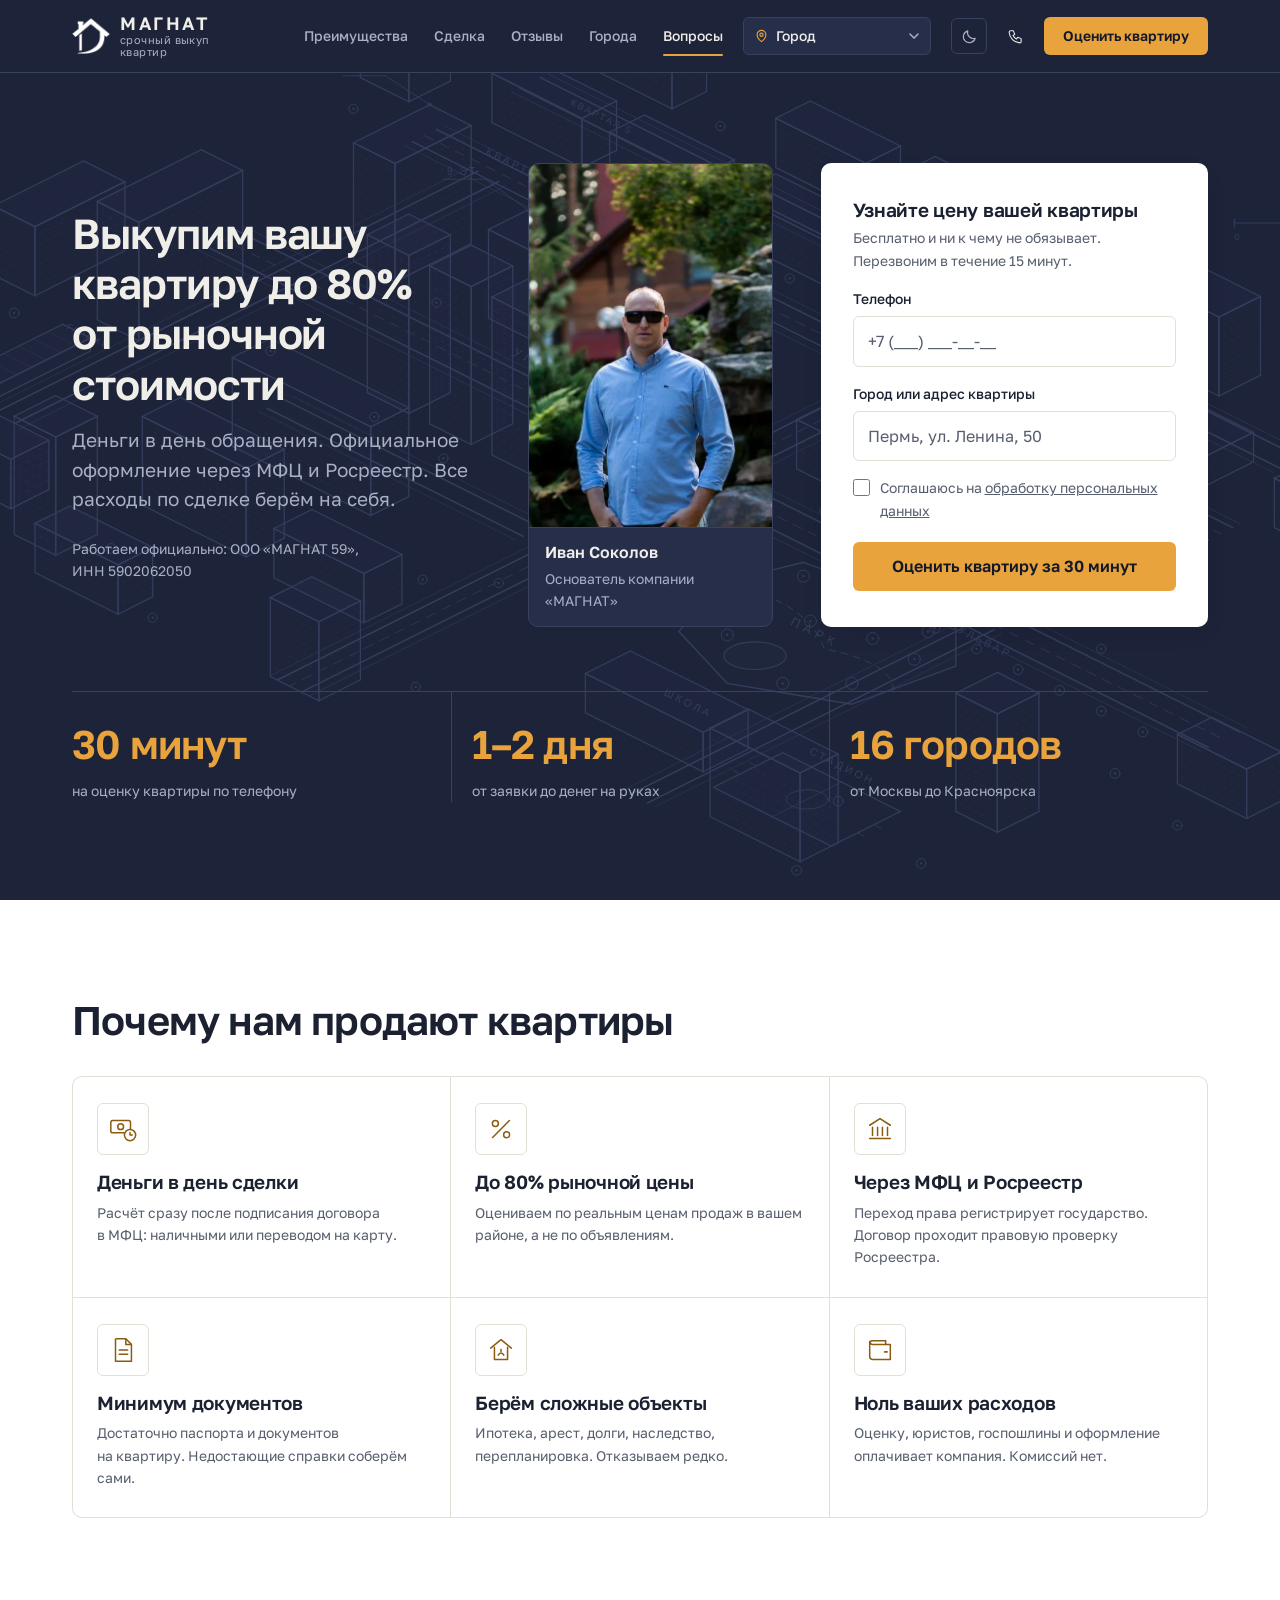
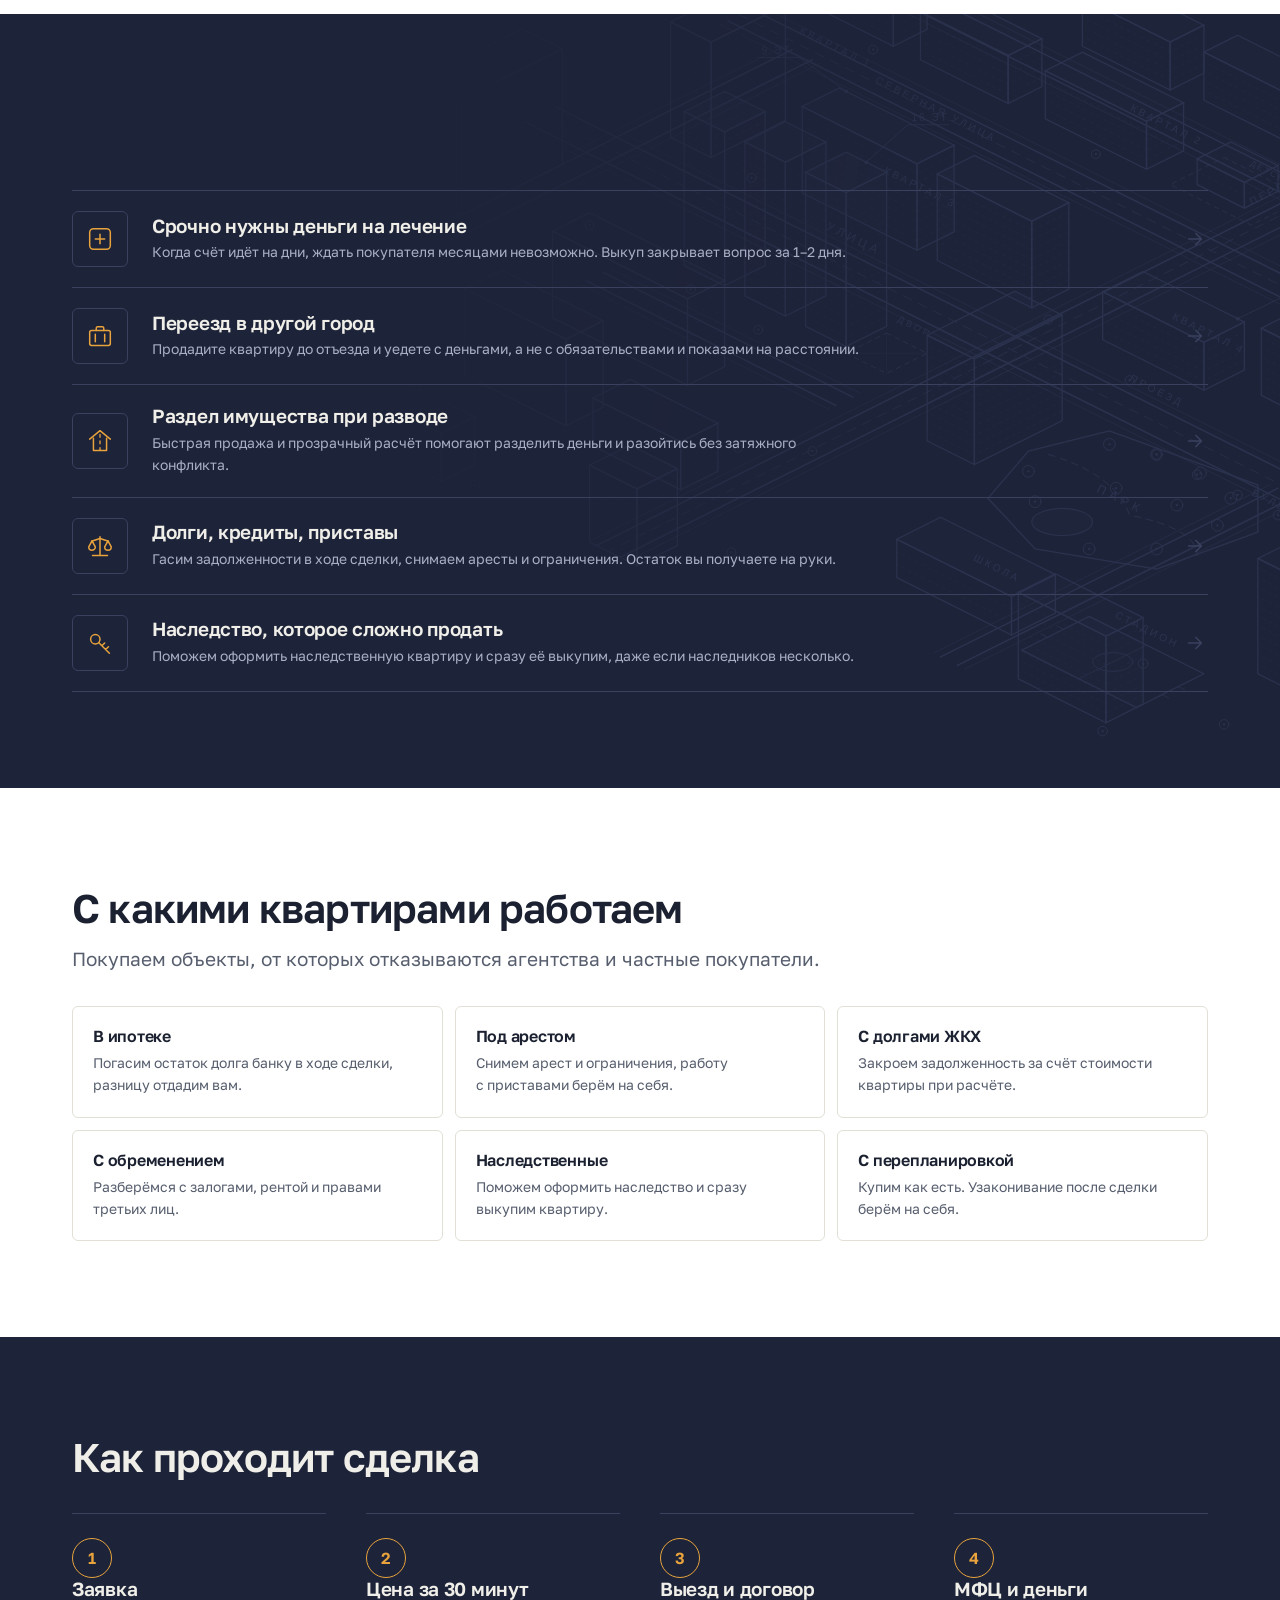
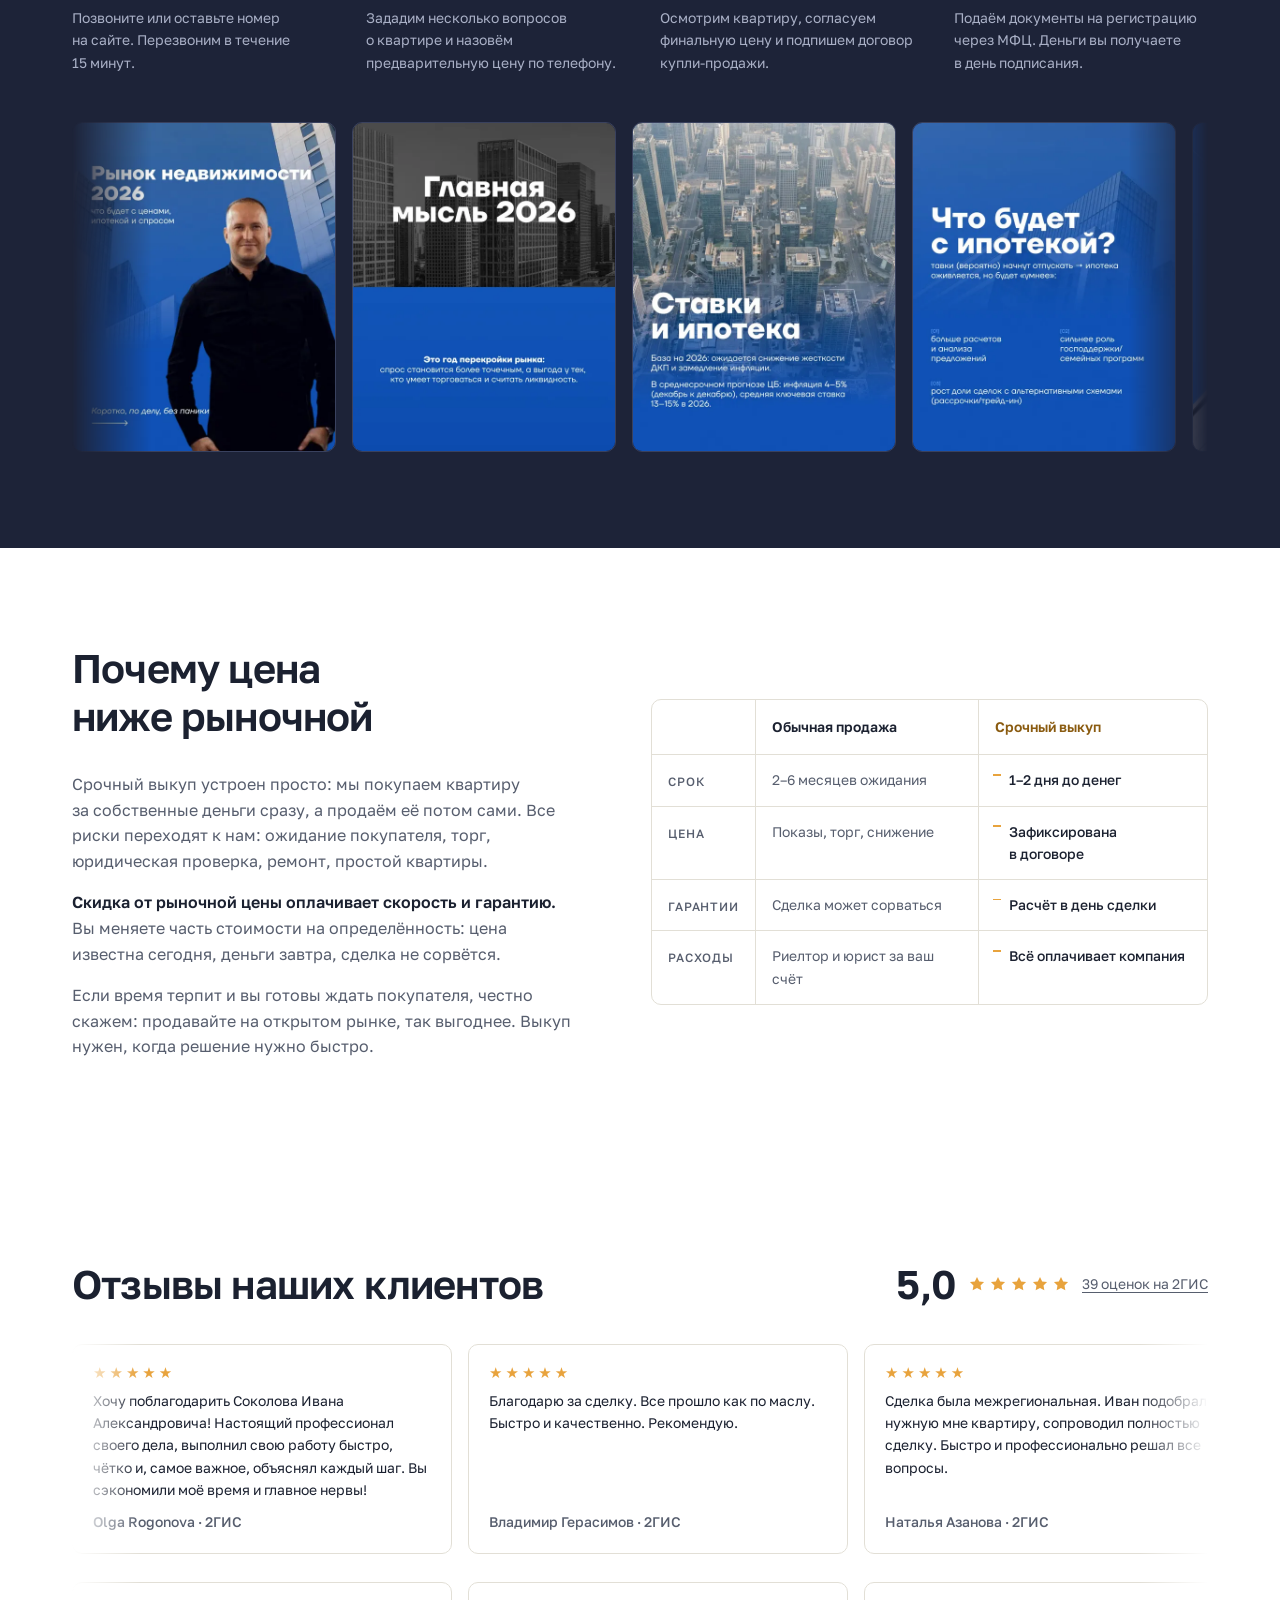
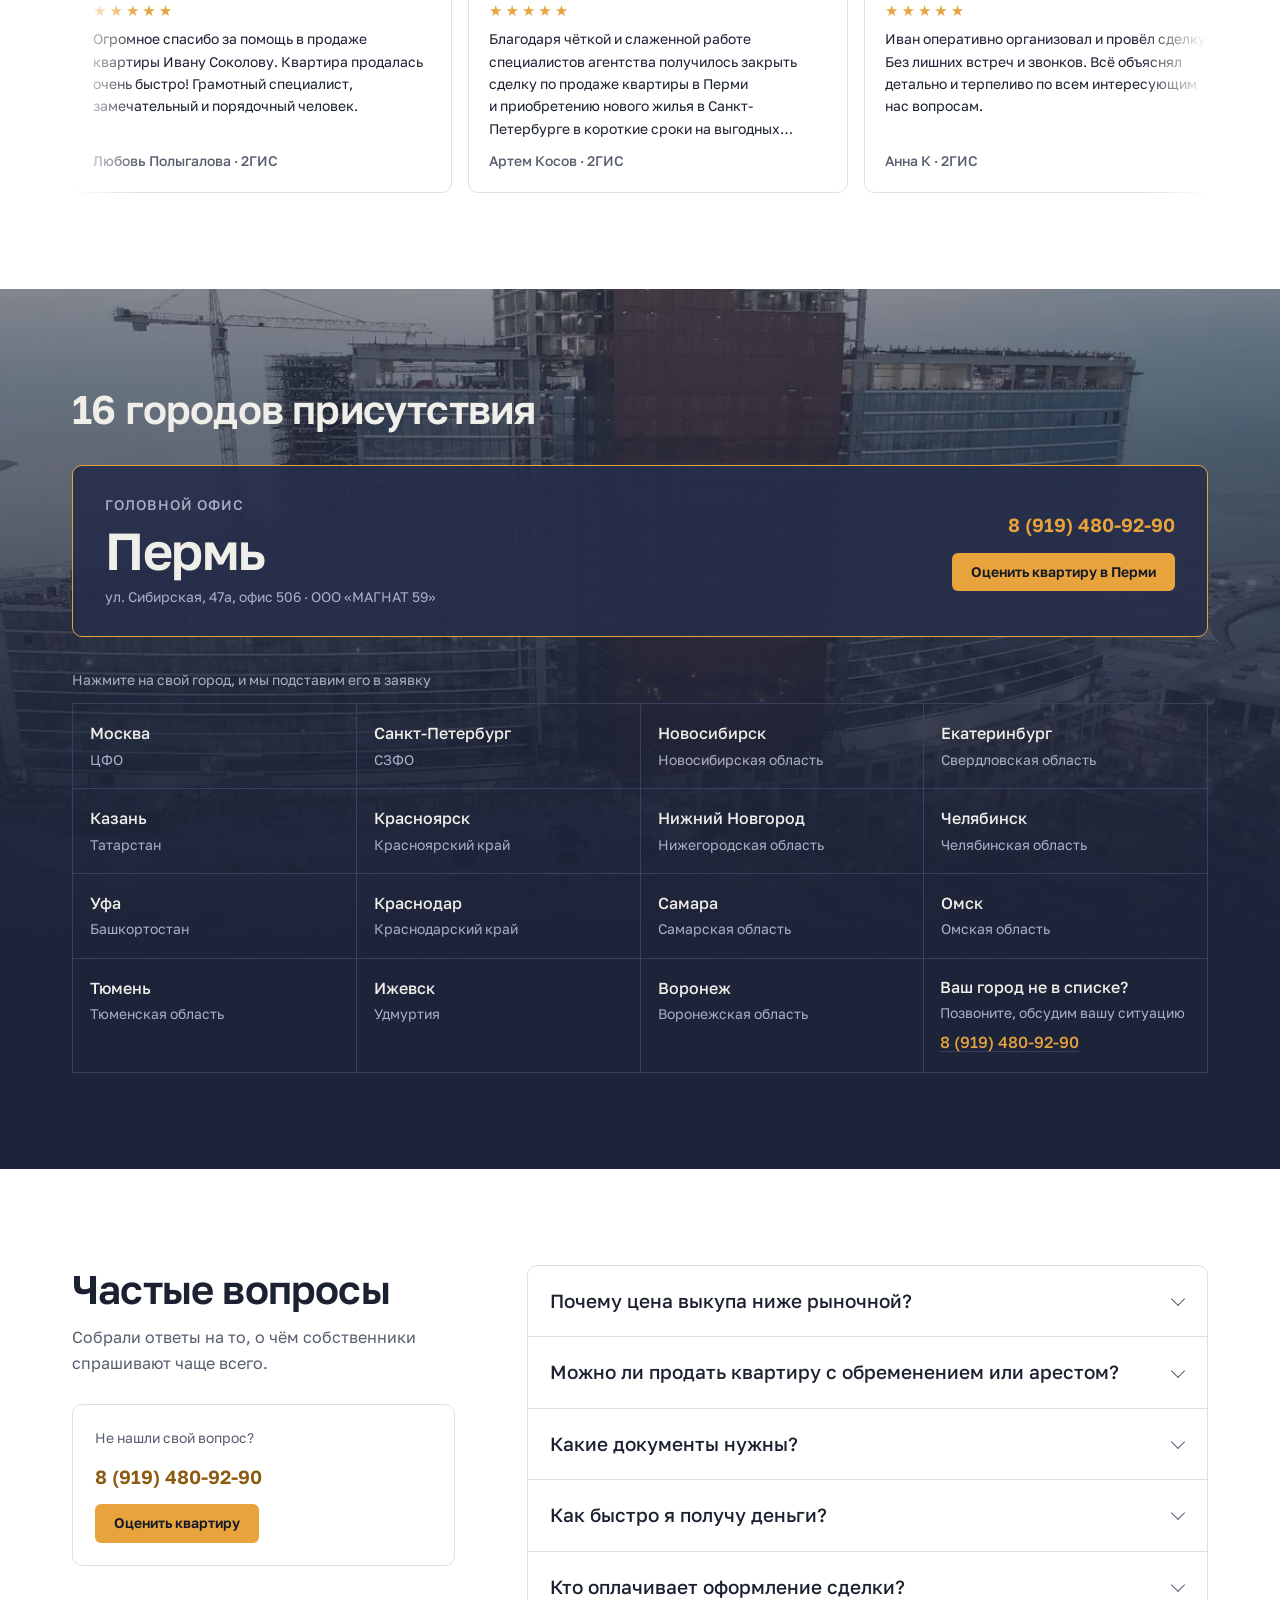
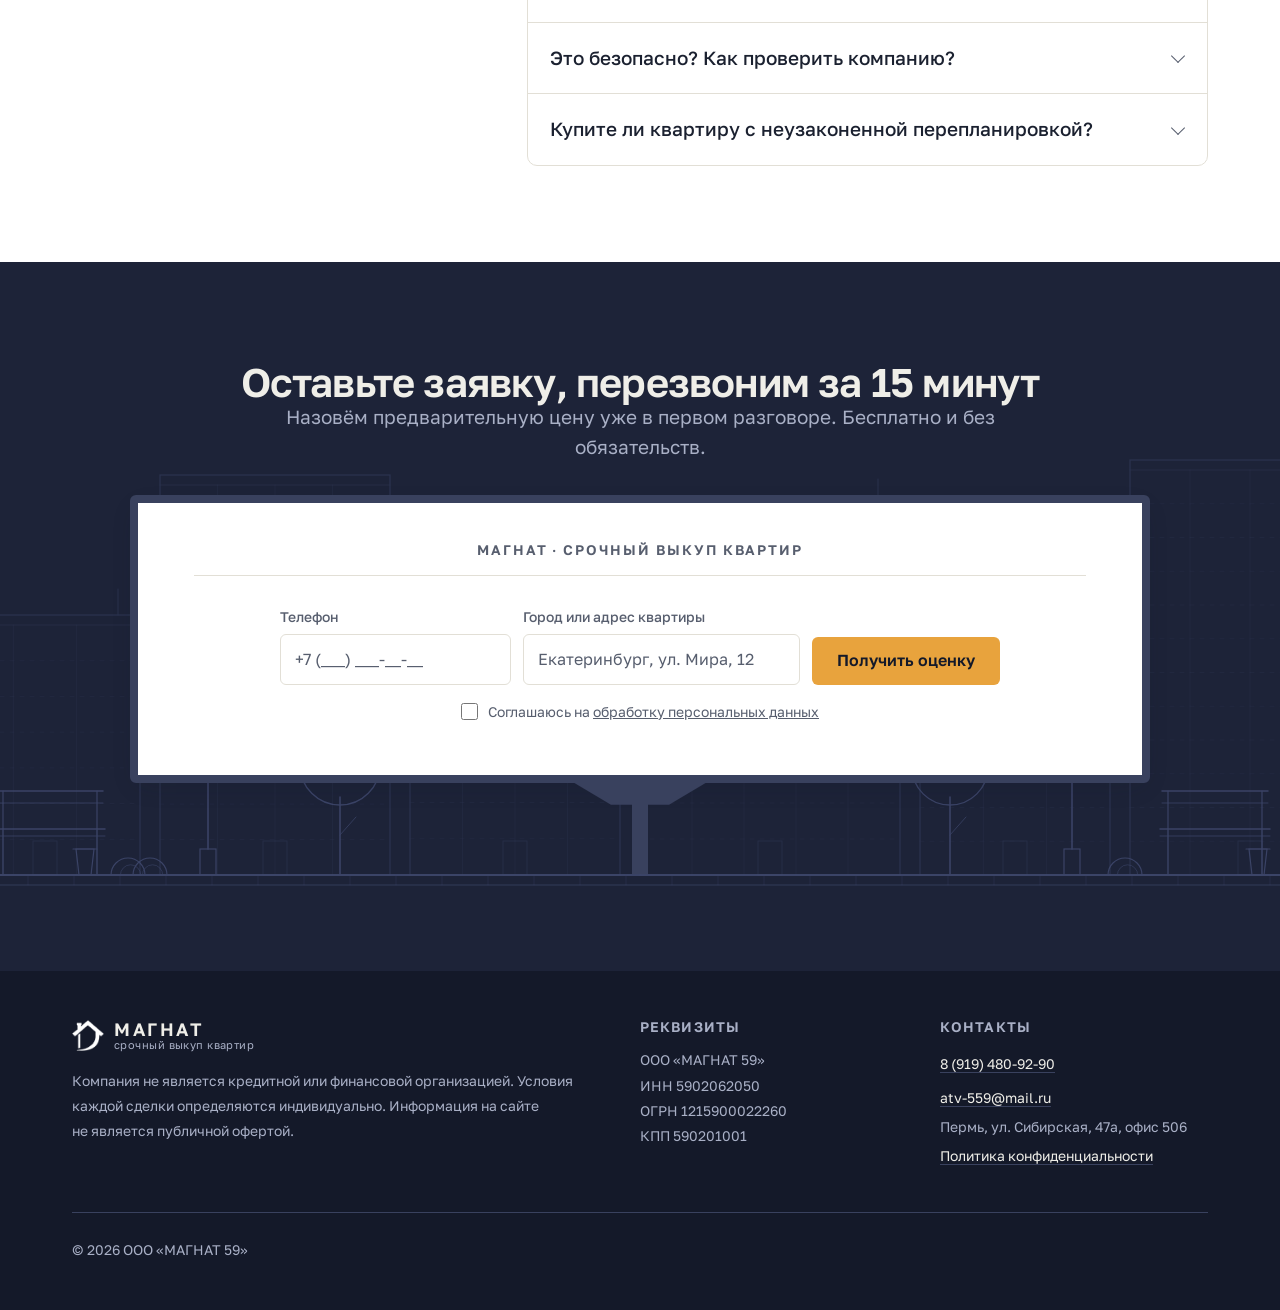
==== index.html @ a6056d6f "Офис 505 → 506 везде; лента карточек едет и при системном «уменьшении анимации» — на мобилках больше" ====
<!DOCTYPE html>
<html lang="ru">
<head>
  <meta charset="UTF-8">
  <meta name="viewport" content="width=device-width, initial-scale=1.0, viewport-fit=cover">
  <title>Срочный выкуп квартир до&nbsp;80% от&nbsp;рыночной стоимости | МАГНАТ</title>
  <meta name="description" content="Выкупим вашу квартиру за 1–2 дня до 80% от рыночной цены. Оценка за 30 минут, оформление через МФЦ и Росреестр, все расходы за счёт компании. 16 городов.">
  <meta name="theme-color" content="#1D2338">
  <!-- боевой домен магнат59.рф (punycode xn--59-6kcao6cj5b.xn--p1ai) хостится на VPS 87.251.85.172 -->
  <link rel="canonical" href="https://xn--59-6kcao6cj5b.xn--p1ai/">
  <meta property="og:type" content="website">
  <meta property="og:locale" content="ru_RU">
  <meta property="og:title" content="Срочный выкуп квартир до 80% от рыночной стоимости">
  <meta property="og:description" content="Деньги в день обращения. Оформление через МФЦ и Росреестр. Оценка за 30 минут, все расходы за счёт компании.">
  <meta property="og:url" content="https://xn--59-6kcao6cj5b.xn--p1ai/">
  <meta property="og:image" content="https://xn--59-6kcao6cj5b.xn--p1ai/picsandvideo/og-cover.jpg">
  <meta property="og:image:width" content="1200">
  <meta property="og:image:height" content="630">
  <meta property="og:site_name" content="МАГНАТ — срочный выкуп квартир">
  <meta name="twitter:card" content="summary_large_image">
  <meta name="twitter:image" content="https://xn--59-6kcao6cj5b.xn--p1ai/picsandvideo/og-cover.jpg">
  <link rel="icon" type="image/png" href="[data-uri]">

  <link rel="apple-touch-icon" href="picsandvideo/apple-touch-icon.png">

  <!-- шрифты хостим сами: без внешних запросов к Google Fonts -->
  <link rel="preload" href="fonts/golos-cyr.woff2" as="font" type="font/woff2" crossorigin>
  <link rel="preload" href="fonts/golos-lat.woff2" as="font" type="font/woff2" crossorigin>
  <!-- фон hero — LCP-элемент на десктопе: сообщаем о нём браузеру заранее -->
  <link rel="preload" href="picsandvideo/district-plan.svg" as="image" media="(min-width: 1024px)">
  <link rel="stylesheet" href="styles.css?v=44">

  <!-- Тема применяется до отрисовки, чтобы не мигало при загрузке -->
  <script>
    try {
      var mParams = new URLSearchParams(location.search);
      var mTheme = mParams.get('theme') || localStorage.getItem('magnat-theme');
      if (mTheme === 'night') document.documentElement.dataset.theme = 'night';
      if (mParams.get('shot')) document.documentElement.dataset.shot = '1'; // служебный режим для скриншотов
    } catch (e) {}
  </script>

  <!-- Слот для кода аналитики: вставьте счётчик сюда -->

  <script type="application/ld+json">
  {
    "@context": "https://schema.org",
    "@type": "RealEstateAgent",
    "name": "ООО «МАГНАТ 59»",
    "url": "https://xn--59-6kcao6cj5b.xn--p1ai/",
    "logo": "https://xn--59-6kcao6cj5b.xn--p1ai/picsandvideo/logo-magnat.jpg",
    "image": "https://xn--59-6kcao6cj5b.xn--p1ai/picsandvideo/og-cover.jpg",
    "sameAs": ["https://2gis.ru/perm/firm/70000001044840694"],
    "telephone": "+79194809290",
    "email": "atv-559@mail.ru",
    "taxID": "5902062050",
    "address": {
      "@type": "PostalAddress",
      "addressLocality": "Пермь",
      "streetAddress": "ул. Сибирская, 47а, офис 506"
    },
    "aggregateRating": {
      "@type": "AggregateRating",
      "ratingValue": "5.0",
      "ratingCount": "39",
      "bestRating": "5"
    },
    "areaServed": ["Пермь","Москва","Санкт-Петербург","Новосибирск","Екатеринбург","Казань","Красноярск","Нижний Новгород","Челябинск","Уфа","Краснодар","Самара","Омск","Тюмень","Ижевск","Воронеж"],
    "description": "Срочный выкуп квартир до 80% от рыночной стоимости. Деньги в день обращения, оформление через МФЦ и Росреестр."
  }
  </script>
  <script type="application/ld+json">
  {
    "@context": "https://schema.org",
    "@type": "FAQPage",
    "mainEntity": [
      {
        "@type": "Question",
        "name": "Почему цена выкупа ниже рыночной?",
        "acceptedAnswer": { "@type": "Answer", "text": "Мы платим собственные деньги сразу и берём на себя все риски дальнейшей продажи: ожидание покупателя, торг, юридическую проверку, ремонт. Скидка оплачивает скорость и гарантию расчёта. Обычная продажа занимает месяцы, выкуп занимает 1–2 дня." }
      },
      {
        "@type": "Question",
        "name": "Можно ли продать квартиру с обременением или арестом?",
        "acceptedAnswer": { "@type": "Answer", "text": "Да. Работаем с ипотекой, арестами, залогами и долгами по ЖКХ. Юристы компании снимают ограничения в ходе сделки: гасят долг банку, взаимодействуют с приставами, закрывают задолженности за счёт стоимости квартиры." }
      },
      {
        "@type": "Question",
        "name": "Какие документы нужны?",
        "acceptedAnswer": { "@type": "Answer", "text": "Паспорт и правоустанавливающие документы на квартиру: выписка ЕГРН, договор купли-продажи или свидетельство о праве собственности. Недостающие справки соберём сами." }
      },
      {
        "@type": "Question",
        "name": "Как быстро я получу деньги?",
        "acceptedAnswer": { "@type": "Answer", "text": "В день подписания договора в МФЦ. Оплата наличными или переводом на карту, способ выбираете вы." }
      },
      {
        "@type": "Question",
        "name": "Кто оплачивает оформление сделки?",
        "acceptedAnswer": { "@type": "Answer", "text": "Компания. Оценка, подготовка договора, работа юристов, госпошлины и сопровождение в МФЦ для вас бесплатны. Комиссий и скрытых платежей нет." }
      },
      {
        "@type": "Question",
        "name": "Это безопасно? Как проверить компанию?",
        "acceptedAnswer": { "@type": "Answer", "text": "Переход права собственности регистрирует государство: документы подаются через МФЦ и проходят правовую проверку Росреестра. Реквизиты открыты: ООО «МАГНАТ 59», ИНН 5902062050, ОГРН 1215900022260. Компанию можно проверить в любом публичном реестре." }
      },
      {
        "@type": "Question",
        "name": "Купите ли квартиру с неузаконенной перепланировкой?",
        "acceptedAnswer": { "@type": "Answer", "text": "Да, покупаем как есть. Узаконивание перепланировки после сделки решаем сами, на цену это влияет умеренно." }
      }
    ]
  }
  </script>
</head>
<body>
<!--
THESIS: страница читается как документ банка, а не лендинг лидогенерации: спокойный тон, проверяемые факты, открытые реквизиты; отказ от кричащего шаблона «СРОЧНО ДЕНЬГИ» с таймерами и стоковыми рукопожатиями.
OWN-WORLD: глубокий графитово-синий #1D2338 из фирменного знака, бумажный #FAFAF8, один янтарный акцент #E8A33D только на кнопках и цифрах; Golos Text; сетки на волосяных линиях вместо теневых карточек; радиусы 6px; авторские штриховые иконки 1.5px.
STORY: собственник в стрессе видит конкретное предложение, честное объяснение скидки, официальный механизм МФЦ/Росреестр и реальные сделки, затем оставляет телефон.
FIRST VIEWPORT (mobile 375): шапка лого+телефон, H1, подзаголовок, форма из 2 полей с согласием, лента 3 фактов; главное действие — янтарная кнопка формы.
FORM: направление закреплено брифом заказчика (банковский минимализм), тендер концепций не проводился.
FINISH: unreviewed and undocumented is unfinished; this build ends with the finish review, the verdict, and DESIGN.md
-->

<a class="skip-link" href="#lead-form">К форме заявки</a>

<header class="header" id="top">
  <div class="container header__in">
    <a class="logo" href="#top" aria-label="МАГНАТ, срочный выкуп квартир — к началу страницы">
      <img class="logo__mark" src="picsandvideo/logo-mark.png" width="38" height="36" alt="" aria-hidden="true">
      <span class="logo__text">
        <b>МАГНАТ</b>
        <small>срочный выкуп квартир</small>
      </span>
    </a>

    <nav class="header__nav" aria-label="Разделы страницы">
      <a href="#benefits">Преимущества</a>
      <a href="#steps">Сделка</a>
      <a href="#reviews">Отзывы</a>
      <a href="#cities">Города</a>
      <a href="#faq">Вопросы</a>
    </nav>

    <div class="header__city">
      <svg class="header__city-pin" width="15" height="15" viewBox="0 0 24 24" fill="none" aria-hidden="true"><path d="M12 21s-7-5.1-7-11a7 7 0 1 1 14 0c0 5.9-7 11-7 11Z" stroke="currentColor" stroke-width="1.8" stroke-linejoin="round"/><circle cx="12" cy="10" r="2.6" stroke="currentColor" stroke-width="1.8"/></svg>
      <label class="visually-hidden" for="city-select">Ваш город</label>
      <select id="city-select" class="city-select">
        <option value="">Город</option>
        <option>Пермь</option><option>Москва</option><option>Санкт-Петербург</option>
        <option>Новосибирск</option><option>Екатеринбург</option><option>Казань</option>
        <option>Красноярск</option><option>Нижний Новгород</option><option>Челябинск</option>
        <option>Уфа</option><option>Краснодар</option><option>Самара</option>
        <option>Омск</option><option>Тюмень</option><option>Ижевск</option>
        <option>Воронеж</option>
      </select>
    </div>

    <button type="button" class="theme-toggle" data-theme-toggle aria-label="Переключить дневной и ночной режим">
      <svg class="icon-moon" width="17" height="17" viewBox="0 0 24 24" fill="none" aria-hidden="true"><path d="M20 14.5A8.5 8.5 0 0 1 9.5 4a8.5 8.5 0 1 0 10.5 10.5Z" stroke="currentColor" stroke-width="1.6" stroke-linejoin="round"/></svg>
      <svg class="icon-sun" width="17" height="17" viewBox="0 0 24 24" fill="none" aria-hidden="true"><circle cx="12" cy="12" r="4.2" stroke="currentColor" stroke-width="1.6"/><path d="M12 2.5v2.6M12 18.9v2.6M2.5 12h2.6M18.9 12h2.6M5 5l1.9 1.9M17.1 17.1 19 19M19 5l-1.9 1.9M6.9 17.1 5 19" stroke="currentColor" stroke-width="1.6" stroke-linecap="round"/></svg>
    </button>

    <a class="header__phone" href="tel:+79194809290" aria-label="Позвонить: 8 (919) 480-92-90">
      <svg width="17" height="17" viewBox="0 0 24 24" fill="none" aria-hidden="true"><path d="M5 4h4l2 5-2.5 1.5a12 12 0 0 0 5 5L15 13l5 2v4a2 2 0 0 1-2 2A16 16 0 0 1 3 6a2 2 0 0 1 2-2Z" stroke="currentColor" stroke-width="1.5" stroke-linejoin="round"/></svg>
      <span>8 (919) 480-92-90</span>
    </a>

    <a class="btn btn--accent btn--small header__cta" href="#lead-form">Оценить квартиру</a>
  </div>
</header>

<main>

  <!-- ============ HERO ============ -->
  <section class="hero" aria-label="Предложение о срочном выкупе квартиры">
    <div class="container hero__in">
      <div class="hero__copy">
        <!-- пробел перед span обязателен: точка переноса перед вставкой города
             (внутри span пробелов нет — он неразрывный); при пустом span
             двойной пробел схлопывается сам -->
        <h1>Выкупим вашу квартиру <span class="h1-city" data-city-in></span> до&nbsp;80% от&nbsp;рыночной стоимости</h1>
        <p class="hero__sub">Деньги в&nbsp;день обращения. Официальное оформление через МФЦ и&nbsp;Росреестр. Все расходы по&nbsp;сделке берём на&nbsp;себя.</p>
        <p class="hero__req">Работаем официально: ООО&nbsp;«МАГНАТ&nbsp;59», ИНН&nbsp;5902062050</p>
        <p class="hero__citycall" hidden>Города <b></b> пока нет в&nbsp;нашем списке. Позвоните — обсудим, сможем ли выкупить вашу квартиру: <a href="tel:+79194809290">8&nbsp;(919)&nbsp;480-92-90</a></p>
      </div>

      <div class="hero__form">
        <form class="lead-form" id="lead-form" data-form novalidate aria-label="Заявка на оценку квартиры">
          <h2 class="lead-form__title">Узнайте цену вашей квартиры</h2>
          <p class="lead-form__note">Бесплатно и&nbsp;ни к&nbsp;чему не&nbsp;обязывает. Перезвоним в&nbsp;течение 15&nbsp;минут.</p>

          <div class="field">
            <label for="lf-phone">Телефон</label>
            <input id="lf-phone" name="phone" type="tel" inputmode="tel" autocomplete="tel"
                   placeholder="+7 (___) ___-__-__" data-phone required>
            <p class="field__error" data-error-for="lf-phone" role="alert" hidden>Введите номер телефона полностью</p>
          </div>

          <div class="field">
            <label for="lf-address">Город или адрес квартиры</label>
            <input id="lf-address" name="address" type="text" autocomplete="address-line1"
                   placeholder="Пермь, ул. Ленина, 50" list="cities-list" required>
            <datalist id="cities-list">
              <option value="Пермь"></option><option value="Москва"></option><option value="Санкт-Петербург"></option>
              <option value="Новосибирск"></option><option value="Екатеринбург"></option><option value="Казань"></option>
              <option value="Красноярск"></option><option value="Нижний Новгород"></option><option value="Челябинск"></option>
              <option value="Уфа"></option><option value="Краснодар"></option><option value="Самара"></option>
              <option value="Омск"></option><option value="Тюмень"></option><option value="Ижевск"></option>
              <option value="Воронеж"></option>
            </datalist>
            <p class="field__error" data-error-for="lf-address" role="alert" hidden>Укажите город или адрес</p>
          </div>

          <!-- ловушка для спам-ботов: люди поле не видят и не заполняют -->
          <input class="hp-field" type="text" name="website" tabindex="-1" autocomplete="off" aria-hidden="true">

          <label class="consent">
            <input type="checkbox" name="consent" required>
            <span>Соглашаюсь на <a href="privacy">обработку персональных данных</a></span>
          </label>
          <p class="field__error" data-error-for="consent" role="alert" hidden>Нужно согласие на&nbsp;обработку данных</p>

          <button class="btn btn--accent btn--full" type="submit" data-submit>
            <span class="btn__label">Оценить квартиру за&nbsp;30 минут</span>
            <span class="btn__loading" aria-hidden="true">Отправляем…</span>
          </button>

          <p class="form-status" data-status role="status" aria-live="polite" hidden></p>
        </form>
      </div>

      <figure class="hero__owner">
        <img src="picsandvideo/owner-portrait.webp" alt="Иван Соколов, основатель компании МАГНАТ" width="853" height="742" fetchpriority="high">
        <figcaption>
          <b>Иван Соколов</b>
          <span>Основатель компании «МАГНАТ»</span>
        </figcaption>
      </figure>

      <dl class="facts">
        <div class="facts__item">
          <dt>30 минут</dt>
          <dd>на&nbsp;оценку квартиры по&nbsp;телефону</dd>
        </div>
        <div class="facts__item">
          <dt>1–2 дня</dt>
          <dd>от&nbsp;заявки до&nbsp;денег на&nbsp;руках</dd>
        </div>
        <div class="facts__item">
          <dt>16 городов</dt>
          <dd>от&nbsp;Москвы до&nbsp;Красноярска</dd>
        </div>
      </dl>
    </div>
  </section>

  <!-- ============ ПРЕИМУЩЕСТВА ============ -->
  <section class="section" id="benefits" aria-label="Преимущества срочного выкупа в компании МАГНАТ">
    <div class="container">
      <h2 class="section__title" data-reveal>Почему нам продают квартиры</h2>
      <ul class="benefits" data-reveal-group>
        <li class="benefits__item">
          <span class="b-ico" aria-hidden="true">
            <svg viewBox="0 0 32 32" fill="none">
              <rect x="3" y="7" width="21" height="13" rx="2" pathLength="1" stroke="currentColor" stroke-width="1.6"/>
              <circle cx="13.5" cy="13.5" r="3.1" pathLength="1" stroke="currentColor" stroke-width="1.6"/>
              <circle cx="23.5" cy="22.5" r="6" pathLength="1" style="fill:var(--paper)" stroke="currentColor" stroke-width="1.6"/>
              <path d="M23.5 19.8v2.7h2.4" pathLength="1" stroke="currentColor" stroke-width="1.6" stroke-linecap="round" stroke-linejoin="round"/>
            </svg>
          </span>
          <h3>Деньги в&nbsp;день сделки</h3>
          <p>Расчёт сразу после подписания договора в&nbsp;МФЦ: наличными или переводом на&nbsp;карту.</p>
        </li>
        <li class="benefits__item">
          <span class="b-ico" aria-hidden="true">
            <svg viewBox="0 0 32 32" fill="none">
              <path d="M7 25 25 7" pathLength="1" stroke="currentColor" stroke-width="1.6" stroke-linecap="round"/>
              <circle cx="10" cy="10" r="3.2" pathLength="1" stroke="currentColor" stroke-width="1.6"/>
              <circle cx="22" cy="22" r="3.2" pathLength="1" stroke="currentColor" stroke-width="1.6"/>
            </svg>
          </span>
          <h3>До 80% рыночной цены</h3>
          <p>Оцениваем по&nbsp;реальным ценам продаж в&nbsp;вашем районе, а&nbsp;не по&nbsp;объявлениям.</p>
        </li>
        <li class="benefits__item">
          <span class="b-ico" aria-hidden="true">
            <svg viewBox="0 0 32 32" fill="none">
              <path d="M5 12 16 5l11 7" pathLength="1" stroke="currentColor" stroke-width="1.6" stroke-linecap="round" stroke-linejoin="round"/>
              <path d="M8 14v9M13.4 14v9M18.6 14v9M24 14v9" pathLength="1" stroke="currentColor" stroke-width="1.6" stroke-linecap="round"/>
              <path d="M5 26h22" pathLength="1" stroke="currentColor" stroke-width="1.6" stroke-linecap="round"/>
            </svg>
          </span>
          <h3>Через МФЦ и&nbsp;Росреестр</h3>
          <p>Переход права регистрирует государство. Договор проходит правовую проверку Росреестра.</p>
        </li>
        <li class="benefits__item">
          <span class="b-ico" aria-hidden="true">
            <svg viewBox="0 0 32 32" fill="none">
              <path d="M8 4h11l6 6v18H8V4Z" pathLength="1" stroke="currentColor" stroke-width="1.6" stroke-linejoin="round"/>
              <path d="M19 4v6h6" pathLength="1" stroke="currentColor" stroke-width="1.6" stroke-linejoin="round"/>
              <path d="M12 16h9M12 20.5h9" pathLength="1" stroke="currentColor" stroke-width="1.6" stroke-linecap="round"/>
            </svg>
          </span>
          <h3>Минимум документов</h3>
          <p>Достаточно паспорта и&nbsp;документов на&nbsp;квартиру. Недостающие справки соберём сами.</p>
        </li>
        <li class="benefits__item">
          <span class="b-ico" aria-hidden="true">
            <svg viewBox="0 0 32 32" fill="none">
              <path d="M5 14 16 5l11 9" pathLength="1" stroke="currentColor" stroke-width="1.6" stroke-linecap="round" stroke-linejoin="round"/>
              <path d="M9 13v13h14V13" pathLength="1" stroke="currentColor" stroke-width="1.6" stroke-linecap="round" stroke-linejoin="round"/>
              <path d="M13 21.5c1.4-3.2 4.6-3.2 6 0" pathLength="1" stroke="currentColor" stroke-width="1.6" stroke-linecap="round"/>
              <path d="M16 15.5v2" pathLength="1" stroke="currentColor" stroke-width="1.6" stroke-linecap="round"/>
            </svg>
          </span>
          <h3>Берём сложные объекты</h3>
          <p>Ипотека, арест, долги, наследство, перепланировка. Отказываем редко.</p>
        </li>
        <li class="benefits__item">
          <span class="b-ico" aria-hidden="true">
            <svg viewBox="0 0 32 32" fill="none">
              <path d="M5 9a3 3 0 0 1 3-3h14v4" pathLength="1" stroke="currentColor" stroke-width="1.6" stroke-linecap="round"/>
              <path d="M5 9v14a3 3 0 0 0 3 3h19V10H8a3 3 0 0 1-3-3Z" pathLength="1" stroke="currentColor" stroke-width="1.6" stroke-linejoin="round"/>
              <path d="M21 18h2.5" pathLength="1" stroke="currentColor" stroke-width="1.8" stroke-linecap="round"/>
            </svg>
          </span>
          <h3>Ноль ваших расходов</h3>
          <p>Оценку, юристов, госпошлины и&nbsp;оформление оплачивает компания. Комиссий нет.</p>
        </li>
      </ul>
    </div>
  </section>

  <!-- ============ КОГДА МЫ НУЖНЫ ============ -->
  <section class="section section--dark section--sit" aria-label="Жизненные ситуации, в которых помогает срочный выкуп">
    <div class="container">
      <h2 class="section__title" data-reveal>Когда срочный выкуп выручает</h2>
      <ul class="situations" data-reveal-group>
        <li>
          <a class="sit-row" href="#lead-form">
            <span class="sit-ico" aria-hidden="true">
              <svg viewBox="0 0 32 32" fill="none"><rect x="5" y="5" width="22" height="22" rx="4" stroke="currentColor" stroke-width="1.6"/><path d="M16 11v10M11 16h10" stroke="currentColor" stroke-width="1.6" stroke-linecap="round"/></svg>
            </span>
            <div class="sit-body">
              <h3>Срочно нужны деньги на&nbsp;лечение</h3>
              <p>Когда счёт идёт на&nbsp;дни, ждать покупателя месяцами невозможно. Выкуп закрывает вопрос за&nbsp;1–2 дня.</p>
            </div>
            <svg class="sit-arr" viewBox="0 0 24 24" fill="none" aria-hidden="true"><path d="M5 12h14M13 6l6 6-6 6" stroke="currentColor" stroke-width="1.8" stroke-linecap="round" stroke-linejoin="round"/></svg>
          </a>
        </li>
        <li>
          <a class="sit-row" href="#lead-form">
            <span class="sit-ico" aria-hidden="true">
              <svg viewBox="0 0 32 32" fill="none"><rect x="5" y="10" width="22" height="16" rx="2" stroke="currentColor" stroke-width="1.6"/><path d="M12 10V7.5A1.5 1.5 0 0 1 13.5 6h5A1.5 1.5 0 0 1 20 7.5V10M11 14v8M21 14v8" stroke="currentColor" stroke-width="1.6" stroke-linecap="round"/></svg>
            </span>
            <div class="sit-body">
              <h3>Переезд в&nbsp;другой город</h3>
              <p>Продадите квартиру до&nbsp;отъезда и&nbsp;уедете с&nbsp;деньгами, а&nbsp;не с&nbsp;обязательствами и&nbsp;показами на&nbsp;расстоянии.</p>
            </div>
            <svg class="sit-arr" viewBox="0 0 24 24" fill="none" aria-hidden="true"><path d="M5 12h14M13 6l6 6-6 6" stroke="currentColor" stroke-width="1.8" stroke-linecap="round" stroke-linejoin="round"/></svg>
          </a>
        </li>
        <li>
          <a class="sit-row" href="#lead-form">
            <span class="sit-ico" aria-hidden="true">
              <svg viewBox="0 0 32 32" fill="none"><path d="M5 14 16 5l11 9" stroke="currentColor" stroke-width="1.6" stroke-linecap="round" stroke-linejoin="round"/><path d="M9 13v13h14V13" stroke="currentColor" stroke-width="1.6" stroke-linecap="round" stroke-linejoin="round"/><path d="M16 9v18" stroke="currentColor" stroke-width="1.4" stroke-dasharray="3 4" stroke-linecap="round"/></svg>
            </span>
            <div class="sit-body">
              <h3>Раздел имущества при&nbsp;разводе</h3>
              <p>Быстрая продажа и&nbsp;прозрачный расчёт помогают разделить деньги и&nbsp;разойтись без&nbsp;затяжного конфликта.</p>
            </div>
            <svg class="sit-arr" viewBox="0 0 24 24" fill="none" aria-hidden="true"><path d="M5 12h14M13 6l6 6-6 6" stroke="currentColor" stroke-width="1.8" stroke-linecap="round" stroke-linejoin="round"/></svg>
          </a>
        </li>
        <li>
          <a class="sit-row" href="#lead-form">
            <span class="sit-ico" aria-hidden="true">
              <svg viewBox="0 0 32 32" fill="none"><path d="M16 6v20M8 26h16" stroke="currentColor" stroke-width="1.6" stroke-linecap="round"/><path d="M16 8 7 11m9-3 9 3" stroke="currentColor" stroke-width="1.6" stroke-linecap="round"/><path d="M4 17a3.5 3.5 0 0 0 7 0l-3.5-6.5L4 17ZM21 17a3.5 3.5 0 0 0 7 0l-3.5-6.5L21 17Z" stroke="currentColor" stroke-width="1.6" stroke-linejoin="round"/></svg>
            </span>
            <div class="sit-body">
              <h3>Долги, кредиты, приставы</h3>
              <p>Гасим задолженности в&nbsp;ходе сделки, снимаем аресты и&nbsp;ограничения. Остаток вы получаете на&nbsp;руки.</p>
            </div>
            <svg class="sit-arr" viewBox="0 0 24 24" fill="none" aria-hidden="true"><path d="M5 12h14M13 6l6 6-6 6" stroke="currentColor" stroke-width="1.8" stroke-linecap="round" stroke-linejoin="round"/></svg>
          </a>
        </li>
        <li>
          <a class="sit-row" href="#lead-form">
            <span class="sit-ico" aria-hidden="true">
              <svg viewBox="0 0 32 32" fill="none"><circle cx="11" cy="12" r="5" stroke="currentColor" stroke-width="1.6"/><path d="M14.5 15.5 26 27M22 23l3-3M18 19l3-3" stroke="currentColor" stroke-width="1.6" stroke-linecap="round"/></svg>
            </span>
            <div class="sit-body">
              <h3>Наследство, которое сложно продать</h3>
              <p>Поможем оформить наследственную квартиру и&nbsp;сразу её выкупим, даже если наследников несколько.</p>
            </div>
            <svg class="sit-arr" viewBox="0 0 24 24" fill="none" aria-hidden="true"><path d="M5 12h14M13 6l6 6-6 6" stroke="currentColor" stroke-width="1.8" stroke-linecap="round" stroke-linejoin="round"/></svg>
          </a>
        </li>
      </ul>
    </div>
  </section>

  <!-- ============ С КАКИМИ КВАРТИРАМИ РАБОТАЕМ ============ -->
  <section class="section" aria-label="Типы квартир, которые выкупает компания">
    <div class="container">
      <h2 class="section__title" data-reveal>С какими квартирами работаем</h2>
      <p class="section__lead" data-reveal>Покупаем объекты, от&nbsp;которых отказываются агентства и&nbsp;частные покупатели.</p>
      <ul class="objects" data-reveal-group>
        <li>
          <h3>В ипотеке</h3>
          <p>Погасим остаток долга банку в&nbsp;ходе сделки, разницу отдадим вам.</p>
        </li>
        <li>
          <h3>Под арестом</h3>
          <p>Снимем арест и&nbsp;ограничения, работу с&nbsp;приставами берём на&nbsp;себя.</p>
        </li>
        <li>
          <h3>С долгами ЖКХ</h3>
          <p>Закроем задолженность за&nbsp;счёт стоимости квартиры при&nbsp;расчёте.</p>
        </li>
        <li>
          <h3>С обременением</h3>
          <p>Разберёмся с&nbsp;залогами, рентой и&nbsp;правами третьих лиц.</p>
        </li>
        <li>
          <h3>Наследственные</h3>
          <p>Поможем оформить наследство и&nbsp;сразу выкупим квартиру.</p>
        </li>
        <li>
          <h3>С перепланировкой</h3>
          <p>Купим как есть. Узаконивание после сделки берём на&nbsp;себя.</p>
        </li>
      </ul>
    </div>
  </section>

  <!-- ============ 4 ШАГА ============ -->
  <section class="section section--dark" id="steps" aria-label="Этапы сделки срочного выкупа">
    <div class="container">
      <h2 class="section__title" data-reveal>Как проходит сделка</h2>
      <ol class="steps" data-reveal-group>
        <li class="steps__item">
          <span class="steps__num" aria-hidden="true">1</span>
          <h3>Заявка</h3>
          <p>Позвоните или оставьте номер на&nbsp;сайте. Перезвоним в&nbsp;течение 15&nbsp;минут.</p>
        </li>
        <li class="steps__item">
          <span class="steps__num" aria-hidden="true">2</span>
          <h3>Цена за&nbsp;30 минут</h3>
          <p>Зададим несколько вопросов о&nbsp;квартире и&nbsp;назовём предварительную цену по&nbsp;телефону.</p>
        </li>
        <li class="steps__item">
          <span class="steps__num" aria-hidden="true">3</span>
          <h3>Выезд и&nbsp;договор</h3>
          <p>Осмотрим квартиру, согласуем финальную цену и&nbsp;подпишем договор купли-продажи.</p>
        </li>
        <li class="steps__item">
          <span class="steps__num" aria-hidden="true">4</span>
          <h3>МФЦ и&nbsp;деньги</h3>
          <p>Подаём документы на&nbsp;регистрацию через МФЦ. Деньги вы получаете в&nbsp;день подписания.</p>
        </li>
      </ol>

      <!-- Бесконечная карусель: карточки из соцсетей компании.
           При замене контента правьте ОБЕ группы одинаково
           (вторая — копия для бесшовного цикла). -->
      <div class="marquee" data-reveal role="group" aria-label="Карточки из соцсетей компании о рынке недвижимости">
        <div class="marquee__track">
          <div class="marquee__group">
            <img class="marquee__img" src="picsandvideo/social-1.webp" width="560" height="700" alt="Карточка из соцсетей МАГНАТ. Рынок недвижимости 2026: что будет с ценами, ипотекой и спросом">
            <img class="marquee__img" src="picsandvideo/social-2.webp" width="560" height="700" alt="Карточка из соцсетей МАГНАТ. Главная мысль 2026: год перекройки рынка">
            <img class="marquee__img" src="picsandvideo/social-3.webp" width="560" height="700" alt="Карточка из соцсетей МАГНАТ. Ставки и ипотека: база на 2026 год">
            <img class="marquee__img" src="picsandvideo/social-4.webp" width="560" height="700" alt="Карточка из соцсетей МАГНАТ. Что будет с ипотекой: три тренда">
            <img class="marquee__img" src="picsandvideo/social-5.webp" width="560" height="700" alt="Карточка из соцсетей МАГНАТ. Цены на квартиры: прогнозы на 2026 год">
            <img class="marquee__img" src="picsandvideo/social-6.webp" width="560" height="700" alt="Карточка из соцсетей МАГНАТ. Новостройки: главный драйвер цен">
            <img class="marquee__img" src="picsandvideo/social-7.webp" width="560" height="700" alt="Карточка из соцсетей МАГНАТ. Вторичка: прогноз по вторичному рынку">
            <img class="marquee__img" src="picsandvideo/social-8.webp" width="560" height="700" alt="Карточка из соцсетей МАГНАТ. Окна возможностей на 2026 год">
          </div>
          <div class="marquee__group" aria-hidden="true">
            <img class="marquee__img" src="picsandvideo/social-1.webp" width="560" height="700" alt="Карточка из соцсетей МАГНАТ. Рынок недвижимости 2026: что будет с ценами, ипотекой и спросом">
            <img class="marquee__img" src="picsandvideo/social-2.webp" width="560" height="700" alt="Карточка из соцсетей МАГНАТ. Главная мысль 2026: год перекройки рынка">
            <img class="marquee__img" src="picsandvideo/social-3.webp" width="560" height="700" alt="Карточка из соцсетей МАГНАТ. Ставки и ипотека: база на 2026 год">
            <img class="marquee__img" src="picsandvideo/social-4.webp" width="560" height="700" alt="Карточка из соцсетей МАГНАТ. Что будет с ипотекой: три тренда">
            <img class="marquee__img" src="picsandvideo/social-5.webp" width="560" height="700" alt="Карточка из соцсетей МАГНАТ. Цены на квартиры: прогнозы на 2026 год">
            <img class="marquee__img" src="picsandvideo/social-6.webp" width="560" height="700" alt="Карточка из соцсетей МАГНАТ. Новостройки: главный драйвер цен">
            <img class="marquee__img" src="picsandvideo/social-7.webp" width="560" height="700" alt="Карточка из соцсетей МАГНАТ. Вторичка: прогноз по вторичному рынку">
            <img class="marquee__img" src="picsandvideo/social-8.webp" width="560" height="700" alt="Карточка из соцсетей МАГНАТ. Окна возможностей на 2026 год">
          </div>
        </div>
      </div>
    </div>
  </section>

  <!-- ============ ЧТО ТАКОЕ СРОЧНЫЙ ВЫКУП ============ -->
  <section class="section" aria-label="Честное объяснение механизма срочного выкупа">
    <div class="container">
      <div class="explain">
        <div class="explain__text" data-reveal>
          <h2 class="section__title">Почему цена ниже рыночной</h2>
          <p>Срочный выкуп устроен просто: мы покупаем квартиру за&nbsp;собственные деньги сразу, а&nbsp;продаём её потом сами. Все риски переходят к&nbsp;нам: ожидание покупателя, торг, юридическая проверка, ремонт, простой квартиры.</p>
          <p><strong>Скидка от&nbsp;рыночной цены оплачивает скорость и&nbsp;гарантию.</strong> Вы меняете часть стоимости на&nbsp;определённость: цена известна сегодня, деньги завтра, сделка не&nbsp;сорвётся.</p>
          <p>Если время терпит и&nbsp;вы готовы ждать покупателя, честно скажем: продавайте на&nbsp;открытом рынке, так выгоднее. Выкуп нужен, когда решение нужно быстро.</p>
        </div>
        <div class="explain__compare" data-reveal>
          <div class="cmp-wrap">
            <table class="cmp">
              <thead>
                <tr>
                  <th scope="col"><span class="visually-hidden">Критерий</span></th>
                  <th scope="col">Обычная продажа</th>
                  <th scope="col" class="cmp__buy">Срочный выкуп</th>
                </tr>
              </thead>
              <tbody>
                <tr>
                  <th scope="row">Срок</th>
                  <td>2–6 месяцев ожидания</td>
                  <td class="cmp__buy">1–2 дня до&nbsp;денег</td>
                </tr>
                <tr>
                  <th scope="row">Цена</th>
                  <td>Показы, торг, снижение</td>
                  <td class="cmp__buy">Зафиксирована в&nbsp;договоре</td>
                </tr>
                <tr>
                  <th scope="row">Гарантии</th>
                  <td>Сделка может сорваться</td>
                  <td class="cmp__buy">Расчёт в&nbsp;день сделки</td>
                </tr>
                <tr>
                  <th scope="row">Расходы</th>
                  <td>Риелтор и&nbsp;юрист за&nbsp;ваш счёт</td>
                  <td class="cmp__buy">Всё оплачивает компания</td>
                </tr>
              </tbody>
            </table>
          </div>
        </div>
      </div>
    </div>
  </section>

  <!-- ============ ОТЗЫВЫ ============ -->
  <section class="section section--tinted" id="reviews" aria-label="Отзывы клиентов">
    <div class="container">
      <div class="rev-head" data-reveal>
        <h2 class="section__title">Отзывы наших клиентов</h2>
        <div class="rev-rating">
          <b>5,0</b>
          <span class="rev-stars" role="img" aria-label="Рейтинг 5 из 5">
            <svg viewBox="0 0 24 24" aria-hidden="true"><path d="M12 2.6l2.9 5.9 6.5.9-4.7 4.6 1.1 6.4L12 17.4l-5.8 3 1.1-6.4L2.6 9.4l6.5-.9z"/></svg>
            <svg viewBox="0 0 24 24" aria-hidden="true"><path d="M12 2.6l2.9 5.9 6.5.9-4.7 4.6 1.1 6.4L12 17.4l-5.8 3 1.1-6.4L2.6 9.4l6.5-.9z"/></svg>
            <svg viewBox="0 0 24 24" aria-hidden="true"><path d="M12 2.6l2.9 5.9 6.5.9-4.7 4.6 1.1 6.4L12 17.4l-5.8 3 1.1-6.4L2.6 9.4l6.5-.9z"/></svg>
            <svg viewBox="0 0 24 24" aria-hidden="true"><path d="M12 2.6l2.9 5.9 6.5.9-4.7 4.6 1.1 6.4L12 17.4l-5.8 3 1.1-6.4L2.6 9.4l6.5-.9z"/></svg>
            <svg viewBox="0 0 24 24" aria-hidden="true"><path d="M12 2.6l2.9 5.9 6.5.9-4.7 4.6 1.1 6.4L12 17.4l-5.8 3 1.1-6.4L2.6 9.4l6.5-.9z"/></svg>
          </span>
          <a href="https://2gis.ru/perm/firm/70000001044840694/tab/reviews" target="_blank" rel="noopener">39 оценок на&nbsp;2ГИС</a>
        </div>
      </div>

      <div class="rev-marquee" data-reveal>
        <div class="rev-track">
          <div class="rev-group">
            <article class="rev-card"><span class="rev-card__stars" aria-hidden="true">★★★★★</span><p>Хочу поблагодарить Соколова Ивана Александровича! Настоящий профессионал своего дела, выполнил свою работу быстро, чётко и, самое важное, объяснял каждый шаг. Вы сэкономили моё время и&nbsp;главное нервы!</p><footer>Olga Rogonova · 2ГИС</footer></article>
            <article class="rev-card"><span class="rev-card__stars" aria-hidden="true">★★★★★</span><p>Благодарю за&nbsp;сделку. Все прошло как по&nbsp;маслу. Быстро и&nbsp;качественно. Рекомендую.</p><footer>Владимир Герасимов · 2ГИС</footer></article>
            <article class="rev-card"><span class="rev-card__stars" aria-hidden="true">★★★★★</span><p>Сделка была межрегиональная. Иван подобрал нужную мне квартиру, сопроводил полностью сделку. Быстро и&nbsp;профессионально решал все вопросы.</p><footer>Наталья Азанова · 2ГИС</footer></article>
            <article class="rev-card"><span class="rev-card__stars" aria-hidden="true">★★★★★</span><p>Выражаем благодарность за&nbsp;оперативность в&nbsp;продаже квартиры и&nbsp;профессиональный подход в&nbsp;проведении сделки!</p><footer>Aleani · 2ГИС</footer></article>
            <article class="rev-card"><span class="rev-card__stars" aria-hidden="true">★★★★★</span><p>Одно из&nbsp;лучших агентств Перми. Приветливые риэлторы, готовы договариваться по&nbsp;любым вопросам. Рекомендую.</p><footer>Олег Медведев · 2ГИС</footer></article>
            <article class="rev-card"><span class="rev-card__stars" aria-hidden="true">★★★★★</span><p>Очень быстро продалась квартира, и&nbsp;самое главное — на&nbsp;оформление сделки потратили всего 20 минут. А подготовку документов сделали удалённо, что очень радует.</p><footer>Любовь Брулетова · 2ГИС</footer></article>
            <article class="rev-card"><span class="rev-card__stars" aria-hidden="true">★★★★★</span><p>Работал с&nbsp;Иваном, все сделки прошли быстро и&nbsp;без проблем. Рекомендую обращаться.</p><footer>Максим Мухаметханов · 2ГИС</footer></article>
            <article class="rev-card"><span class="rev-card__stars" aria-hidden="true">★★★★★</span><p>Срочно надо было продать квартиру — уезжали в&nbsp;другой город. Отдали ребятам все полномочия и, как итог, пришли только один раз, уже на&nbsp;подписание договора. Спасибо, что сэкономили нам время!</p><footer>Леонид Маишев · 2ГИС</footer></article>
          </div>
        </div>
      </div>

      <div class="rev-marquee" data-reveal>
        <div class="rev-track rev-track--reverse">
          <div class="rev-group">
            <article class="rev-card"><span class="rev-card__stars" aria-hidden="true">★★★★★</span><p>Огромное спасибо за&nbsp;помощь в&nbsp;продаже квартиры Ивану Соколову. Квартира продалась очень быстро! Грамотный специалист, замечательный и&nbsp;порядочный человек.</p><footer>Любовь Полыгалова · 2ГИС</footer></article>
            <article class="rev-card"><span class="rev-card__stars" aria-hidden="true">★★★★★</span><p>Благодаря чёткой и&nbsp;слаженной работе специалистов агентства получилось закрыть сделку по&nbsp;продаже квартиры в&nbsp;Перми и&nbsp;приобретению нового жилья в&nbsp;Санкт-Петербурге в&nbsp;короткие сроки на&nbsp;выгодных условиях.</p><footer>Артем Косов · 2ГИС</footer></article>
            <article class="rev-card"><span class="rev-card__stars" aria-hidden="true">★★★★★</span><p>Иван оперативно организовал и&nbsp;провёл сделку. Без лишних встреч и&nbsp;звонков. Всё объяснял детально и&nbsp;терпеливо по&nbsp;всем интересующим нас вопросам.</p><footer>Анна К · 2ГИС</footer></article>
            <article class="rev-card"><span class="rev-card__stars" aria-hidden="true">★★★★★</span><p>Ивану можно доверять, он грамотный, знающий специалист. Я чувствовала себя защищённой. Спокойствие, уверенность, грамотный подход, без&nbsp;суеты — то, что нужно!</p><footer>Татьяна Симонова · 2ГИС</footer></article>
            <article class="rev-card"><span class="rev-card__stars" aria-hidden="true">★★★★★</span><p>Магнат59 делает свою работу на&nbsp;200%. Помогли нам и&nbsp;с продажей квартиры в&nbsp;Перми, и&nbsp;с оформлением всех документов, а&nbsp;также подобрали идеальный вариант в&nbsp;Крыму. Оценка 5/5.</p><footer>Светлана Паничева · 2ГИС</footer></article>
            <article class="rev-card"><span class="rev-card__stars" aria-hidden="true">★★★★★</span><p>Покупателя привёл на&nbsp;второй день после подписания договора о&nbsp;сотрудничестве. Сделка прошла удачно, без&nbsp;каких-либо загвоздочек. Всё было грамотно и&nbsp;компетентно.</p><footer>Ольга Лыткина · 2ГИС</footer></article>
            <article class="rev-card"><span class="rev-card__stars" aria-hidden="true">★★★★★</span><p>Иван очень быстро нашёл покупателя, всегда держал нас в&nbsp;курсе происходящего и&nbsp;грамотно сопроводил сделку. Очень рекомендуем!</p><footer>Нина Сухарева · 2ГИС</footer></article>
            <article class="rev-card"><span class="rev-card__stars" aria-hidden="true">★★★★★</span><p>Работа профессиональная, быстрая, учитываются все интересы клиента. Вежливое, доброжелательное и&nbsp;внимательное отношение. Агентству доверяю и&nbsp;буду рад сотрудничать в&nbsp;будущем.</p><footer>Петр Алигрин · 2ГИС</footer></article>
          </div>
        </div>
      </div>
    </div>
  </section>

  <!-- ============ ГЕОГРАФИЯ ============ -->
  <section class="section section--dark section--cities" id="cities" aria-label="Города, в которых работает компания">
    <div class="container">
      <h2 class="section__title" data-reveal>16 городов присутствия</h2>

      <!-- при клонировании сайта под другой город: поменяйте город в .hq и бейдж «Ваш город» переедет вместе с ним -->
      <div class="hq" data-reveal>
        <div class="hq__main">
          <span class="hq__tags">
            <span class="hq__label">Головной офис</span>
          </span>
          <b class="hq__city">Пермь</b>
          <span class="hq__region">ул. Сибирская, 47а, офис 506 · ООО «МАГНАТ 59»</span>
        </div>
        <div class="hq__contacts">
          <a class="hq__phone" href="tel:+79194809290">8 (919) 480-92-90</a>
          <a class="btn btn--accent btn--small" href="#lead-form" data-pick-city="Пермь">Оценить квартиру в&nbsp;Перми</a>
        </div>
      </div>

      <p class="cities__hint" data-reveal>Нажмите на&nbsp;свой город, и&nbsp;мы подставим его в&nbsp;заявку</p>
      <ul class="cities" data-reveal-group>
        <li><button type="button" class="cities__pick" data-city="Москва" aria-pressed="false"><b>Москва</b><span>ЦФО</span><span class="cities__go" hidden>В заявке · <span class="cities__golink">к&nbsp;форме</span></span></button></li>
        <li><button type="button" class="cities__pick" data-city="Санкт-Петербург" aria-pressed="false"><b>Санкт-Петербург</b><span>СЗФО</span><span class="cities__go" hidden>В заявке · <span class="cities__golink">к&nbsp;форме</span></span></button></li>
        <li><button type="button" class="cities__pick" data-city="Новосибирск" aria-pressed="false"><b>Новосибирск</b><span>Новосибирская область</span><span class="cities__go" hidden>В заявке · <span class="cities__golink">к&nbsp;форме</span></span></button></li>
        <li><button type="button" class="cities__pick" data-city="Екатеринбург" aria-pressed="false"><b>Екатеринбург</b><span>Свердловская область</span><span class="cities__go" hidden>В заявке · <span class="cities__golink">к&nbsp;форме</span></span></button></li>
        <li><button type="button" class="cities__pick" data-city="Казань" aria-pressed="false"><b>Казань</b><span>Татарстан</span><span class="cities__go" hidden>В заявке · <span class="cities__golink">к&nbsp;форме</span></span></button></li>
        <li><button type="button" class="cities__pick" data-city="Красноярск" aria-pressed="false"><b>Красноярск</b><span>Красноярский край</span><span class="cities__go" hidden>В заявке · <span class="cities__golink">к&nbsp;форме</span></span></button></li>
        <li><button type="button" class="cities__pick" data-city="Нижний Новгород" aria-pressed="false"><b>Нижний Новгород</b><span>Нижегородская область</span><span class="cities__go" hidden>В заявке · <span class="cities__golink">к&nbsp;форме</span></span></button></li>
        <li><button type="button" class="cities__pick" data-city="Челябинск" aria-pressed="false"><b>Челябинск</b><span>Челябинская область</span><span class="cities__go" hidden>В заявке · <span class="cities__golink">к&nbsp;форме</span></span></button></li>
        <li><button type="button" class="cities__pick" data-city="Уфа" aria-pressed="false"><b>Уфа</b><span>Башкортостан</span><span class="cities__go" hidden>В заявке · <span class="cities__golink">к&nbsp;форме</span></span></button></li>
        <li><button type="button" class="cities__pick" data-city="Краснодар" aria-pressed="false"><b>Краснодар</b><span>Краснодарский край</span><span class="cities__go" hidden>В заявке · <span class="cities__golink">к&nbsp;форме</span></span></button></li>
        <li><button type="button" class="cities__pick" data-city="Самара" aria-pressed="false"><b>Самара</b><span>Самарская область</span><span class="cities__go" hidden>В заявке · <span class="cities__golink">к&nbsp;форме</span></span></button></li>
        <li><button type="button" class="cities__pick" data-city="Омск" aria-pressed="false"><b>Омск</b><span>Омская область</span><span class="cities__go" hidden>В заявке · <span class="cities__golink">к&nbsp;форме</span></span></button></li>
        <li><button type="button" class="cities__pick" data-city="Тюмень" aria-pressed="false"><b>Тюмень</b><span>Тюменская область</span><span class="cities__go" hidden>В заявке · <span class="cities__golink">к&nbsp;форме</span></span></button></li>
        <li><button type="button" class="cities__pick" data-city="Ижевск" aria-pressed="false"><b>Ижевск</b><span>Удмуртия</span><span class="cities__go" hidden>В заявке · <span class="cities__golink">к&nbsp;форме</span></span></button></li>
        <li><button type="button" class="cities__pick" data-city="Воронеж" aria-pressed="false"><b>Воронеж</b><span>Воронежская область</span><span class="cities__go" hidden>В заявке · <span class="cities__golink">к&nbsp;форме</span></span></button></li>
        <li class="cities__cta">
          <b>Ваш город не&nbsp;в списке?</b>
          <span>Позвоните, обсудим вашу ситуацию</span>
          <a href="tel:+79194809290">8 (919) 480-92-90</a>
        </li>
      </ul>
    </div>
  </section>

  <!-- ============ FAQ ============ -->
  <section class="section" id="faq" aria-label="Ответы на частые вопросы">
    <div class="container">
      <div class="faq-grid">
        <div class="faq-side" data-reveal>
          <h2 class="section__title">Частые вопросы</h2>
          <p class="faq-side__lead">Собрали ответы на&nbsp;то, о&nbsp;чём собственники спрашивают чаще всего.</p>
          <div class="faq-side__cta">
            <span>Не нашли свой вопрос?</span>
            <a class="faq-side__phone" href="tel:+79194809290">8 (919) 480-92-90</a>
            <a class="btn btn--accent btn--small" href="#lead-form">Оценить квартиру</a>
          </div>
        </div>
        <div class="faq" data-reveal>
        <details>
          <summary>Почему цена выкупа ниже рыночной?</summary>
          <p>Мы платим собственные деньги сразу и&nbsp;берём на&nbsp;себя все риски дальнейшей продажи: ожидание покупателя, торг, юридическую проверку, ремонт. Скидка оплачивает скорость и&nbsp;гарантию расчёта. Обычная продажа занимает месяцы, выкуп занимает 1–2 дня.</p>
        </details>
        <details>
          <summary>Можно ли продать квартиру с&nbsp;обременением или арестом?</summary>
          <p>Да. Работаем с&nbsp;ипотекой, арестами, залогами и&nbsp;долгами по&nbsp;ЖКХ. Юристы компании снимают ограничения в&nbsp;ходе сделки: гасят долг банку, взаимодействуют с&nbsp;приставами, закрывают задолженности за&nbsp;счёт стоимости квартиры.</p>
        </details>
        <details>
          <summary>Какие документы нужны?</summary>
          <p>Паспорт и&nbsp;правоустанавливающие документы на&nbsp;квартиру: выписка ЕГРН, договор купли-продажи или свидетельство о&nbsp;праве собственности. Недостающие справки соберём сами.</p>
        </details>
        <details>
          <summary>Как быстро я получу деньги?</summary>
          <p>В день подписания договора в&nbsp;МФЦ. Оплата наличными или переводом на&nbsp;карту, способ выбираете вы.</p>
        </details>
        <details>
          <summary>Кто оплачивает оформление сделки?</summary>
          <p>Компания. Оценка, подготовка договора, работа юристов, госпошлины и&nbsp;сопровождение в&nbsp;МФЦ для&nbsp;вас бесплатны. Комиссий и&nbsp;скрытых платежей нет.</p>
        </details>
        <details>
          <summary>Это безопасно? Как проверить компанию?</summary>
          <p>Переход права собственности регистрирует государство: документы подаются через МФЦ и&nbsp;проходят правовую проверку Росреестра. Реквизиты открыты: ООО «МАГНАТ 59», ИНН 5902062050, ОГРН 1215900022260. Компанию можно проверить в&nbsp;любом публичном реестре.</p>
        </details>
        <details>
          <summary>Купите ли квартиру с&nbsp;неузаконенной перепланировкой?</summary>
          <p>Да, покупаем как есть. Узаконивание перепланировки после сделки решаем сами, на&nbsp;цену это влияет умеренно.</p>
        </details>
        </div>
      </div>
    </div>
  </section>

  <!-- ============ ФИНАЛЬНЫЙ CTA ============ -->
  <section class="section section--dark section--cta" id="final-cta" aria-label="Форма заявки на обратный звонок">
    <div class="container">
      <h2 class="section__title" data-reveal>Оставьте заявку, перезвоним за&nbsp;15 минут</h2>
      <p class="section__lead section__lead--center" data-reveal>Назовём предварительную цену уже в&nbsp;первом разговоре. Бесплатно и&nbsp;без обязательств.</p>

      <!-- широкий рекламный щит, внутри — форма с воздухом вокруг -->
      <div class="billboard" data-reveal>
        <div class="billboard__panel">
          <p class="billboard__brand">МАГНАТ · Срочный выкуп квартир</p>
      <form class="lead-form lead-form--wide" data-form novalidate aria-label="Повторная форма заявки">
        <div class="lead-form__row">
          <div class="field">
            <label for="lf2-phone">Телефон</label>
            <input id="lf2-phone" name="phone" type="tel" inputmode="tel" autocomplete="tel"
                   placeholder="+7 (___) ___-__-__" data-phone required>
            <p class="field__error" data-error-for="lf2-phone" role="alert" hidden>Введите номер телефона полностью</p>
          </div>
          <div class="field">
            <label for="lf2-address">Город или адрес квартиры</label>
            <input id="lf2-address" name="address" type="text" autocomplete="address-line1"
                   placeholder="Екатеринбург, ул. Мира, 12" list="cities-list" required>
            <p class="field__error" data-error-for="lf2-address" role="alert" hidden>Укажите город или адрес</p>
          </div>
          <button class="btn btn--accent" type="submit" data-submit>
            <span class="btn__label">Получить оценку</span>
            <span class="btn__loading" aria-hidden="true">Отправляем…</span>
          </button>
        </div>
        <input class="hp-field" type="text" name="website" tabindex="-1" autocomplete="off" aria-hidden="true">
        <label class="consent consent--dark">
          <input type="checkbox" name="consent" required>
          <span>Соглашаюсь на <a href="privacy">обработку персональных данных</a></span>
        </label>
        <p class="field__error" data-error-for="consent" role="alert" hidden>Нужно согласие на&nbsp;обработку данных</p>
        <p class="form-status" data-status role="status" aria-live="polite" hidden></p>
      </form>
        </div>
        <div class="billboard__support" aria-hidden="true"></div>
      </div>
    </div>
  </section>

</main>

<footer class="footer" aria-label="Реквизиты и контакты">
  <div class="container">
    <div class="footer__grid">
      <div class="footer__col">
        <a class="logo logo--footer" href="#top">
          <img class="logo__mark" src="picsandvideo/logo-mark.png" width="32" height="31" alt="" aria-hidden="true">
          <span class="logo__text"><b>МАГНАТ</b><small>срочный выкуп квартир</small></span>
        </a>
        <p class="footer__note">Компания не&nbsp;является кредитной или финансовой организацией. Условия каждой сделки определяются индивидуально. Информация на&nbsp;сайте не&nbsp;является публичной офертой.</p>
      </div>
      <div class="footer__col">
        <h3>Реквизиты</h3>
        <p>ООО «МАГНАТ 59»<br>
        ИНН 5902062050<br>
        ОГРН 1215900022260<br>
        КПП 590201001</p>
      </div>
      <div class="footer__col">
        <h3>Контакты</h3>
        <p>
          <a href="tel:+79194809290">8 (919) 480-92-90</a><br>
          <a href="mailto:atv-559@mail.ru">atv-559@mail.ru</a><br>
          Пермь, ул. Сибирская, 47а, офис 506
        </p>
        <p><a href="privacy">Политика конфиденциальности</a></p>
      </div>
    </div>
    <p class="footer__copy">© 2026 ООО «МАГНАТ 59»</p>
  </div>
</footer>

<!-- Кнопка «наверх» -->
<button type="button" class="to-top" data-to-top aria-label="Наверх страницы">
  <svg width="18" height="18" viewBox="0 0 24 24" fill="none" aria-hidden="true"><path d="M12 19V5M5.5 11.5 12 5l6.5 6.5" stroke="currentColor" stroke-width="1.8" stroke-linecap="round" stroke-linejoin="round"/></svg>
</button>

<!-- Лайтбокс: карточка карусели в полный размер, закрытие кликом или Esc -->
<div class="lightbox" data-lightbox hidden>
  <img class="lightbox__img" src="" alt="">
  <button type="button" class="lightbox__close" aria-label="Закрыть просмотр">
    <svg width="18" height="18" viewBox="0 0 24 24" fill="none" aria-hidden="true"><path d="M6 6l12 12M18 6 6 18" stroke="currentColor" stroke-width="1.8" stroke-linecap="round"/></svg>
  </button>
</div>

<!-- Мобильная нижняя панель -->
<nav class="mobilebar" aria-label="Быстрые действия">
  <a class="btn btn--ghost" href="tel:+79194809290">
    <svg width="16" height="16" viewBox="0 0 24 24" fill="none" aria-hidden="true"><path d="M5 4h4l2 5-2.5 1.5a12 12 0 0 0 5 5L15 13l5 2v4a2 2 0 0 1-2 2A16 16 0 0 1 3 6a2 2 0 0 1 2-2Z" stroke="currentColor" stroke-width="1.5" stroke-linejoin="round"/></svg>
    Позвонить
  </a>
  <a class="btn btn--accent" href="#lead-form">Оценить квартиру</a>
</nav>

<script src="script.js?v=41" defer></script>
</body>
</html>
---- styles.css ----
/* ============================================================
   МАГНАТ — срочный выкуп квартир
   Палитра: графитово-синий #1D2338 (из фирменного знака),
   бумажный #FAFAF8, янтарный акцент #E8A33D (кнопки и цифры).
   Шрифт: Golos Text. Ритм 8px. Контейнер 1200px.
   ============================================================ */

/* Golos Text хостим сами (вариативные файлы 400–600, кириллица + латиница):
   без запросов к Google Fonts — быстрее и стабильнее из РФ */
@font-face {
  font-family: "Golos Text";
  font-style: normal;
  font-weight: 400 600;
  font-display: swap;
  src: url("fonts/golos-cyr.woff2") format("woff2");
  unicode-range: U+0301, U+0400-045F, U+0490-0491, U+04B0-04B1, U+2116;
}
@font-face {
  font-family: "Golos Text";
  font-style: normal;
  font-weight: 400 600;
  font-display: swap;
  src: url("fonts/golos-cyr-ext.woff2") format("woff2");
  unicode-range: U+0460-052F, U+1C80-1C8A, U+20B4, U+2DE0-2DFF, U+A640-A69F, U+FE2E-FE2F;
}
@font-face {
  font-family: "Golos Text";
  font-style: normal;
  font-weight: 400 600;
  font-display: swap;
  src: url("fonts/golos-lat.woff2") format("woff2");
  unicode-range: U+0000-00FF, U+0131, U+0152-0153, U+02BB-02BC, U+02C6, U+02DA, U+02DC, U+0304, U+0308, U+0329, U+2000-206F, U+20AC, U+2122, U+2191, U+2193, U+2212, U+2215, U+FEFF, U+FFFD;
}
@font-face {
  font-family: "Golos Text";
  font-style: normal;
  font-weight: 400 600;
  font-display: swap;
  src: url("fonts/golos-lat-ext.woff2") format("woff2");
  unicode-range: U+0100-02BA, U+02BD-02C5, U+02C7-02CC, U+02CE-02D7, U+02DD-02FF, U+0304, U+0308, U+0329, U+1D00-1DBF, U+1E00-1E9F, U+1EF2-1EFF, U+2020, U+20A0-20AB, U+20AD-20C0, U+2113, U+2C60-2C7F, U+A720-A7FF;
}

:root {
  /* цвет */
  --paper: #FFFFFF;
  --paper-2: #FFFFFF;
  --line: #E2DFD6;
  --ink: #1B2130;
  --ink-2: #575E6E;
  --surface: #FFFFFF;          /* карточки и контролы на светлых секциях */
  --surface-hover: #C9C5B8;
  --icon-accent: #8A5B10;      /* янтарная роль на светлом */
  --quote-accent: #8A5B10;
  --success: #2E7D4F;
  --error: #B4432F;
  --sb-track: #EDEBE3;         /* скроллбар */
  --sb-thumb: #C6C2B4;
  --sb-thumb-hover: #A9A493;

  --navy-950: #141929;
  --navy-900: #1D2338;
  --navy-800: #262E4A;
  --navy-line: #39415E;
  --on-navy: #EFEEE8;
  --on-navy-2: #A9B0C6;

  --amber: #E8A33D;
  --amber-hover: #D6912B;
  --amber-ink: #8A5B10; /* янтарный текст на светлом фоне */

  /* типографика: 4 размера через clamp + базовый */
  --fs-1: clamp(1.875rem, 1.1rem + 3.4vw, 3.25rem);   /* h1 */
  --fs-2: clamp(1.625rem, 1.2rem + 1.9vw, 2.5rem);    /* h2 */
  --fs-3: clamp(1.0625rem, 1rem + 0.35vw, 1.1875rem); /* h3 / лид */
  --fs-small: clamp(0.8125rem, 0.79rem + 0.1vw, 0.875rem);
  --fs-0: 1rem;

  --font: "Golos Text", "Segoe UI", system-ui, -apple-system, sans-serif;

  /* геометрия */
  --radius: 6px;
  --radius-lg: 10px;
  --container: 1200px;
  --shadow-1: 0 1px 2px rgba(20, 25, 41, 0.06);
  --shadow-2: 0 8px 24px -8px rgba(20, 25, 41, 0.18);

  --ease-out: cubic-bezier(0.23, 1, 0.32, 1);
}

/* ночной режим: светлые секции темнеют, тёмные остаются фирменными */
:root[data-theme="night"] {
  --paper: #141929;
  --paper-2: #181E33;
  --line: #2B334E;
  --ink: #EDEDE7;
  --ink-2: #A6ADC2;
  --surface: #1E2540;
  --surface-hover: #3A4364;
  --icon-accent: #E8A33D;
  --quote-accent: #E8A33D;
  --amber-ink: #E8A33D;
  --success: #8FD4AC;
  --error: #F2A08F;
  --sb-track: #12172A;
  --sb-thumb: #2B334E;
  --sb-thumb-hover: #4C5680;
}

/* ---------- фирменный скроллбар ---------- */

html {
  scrollbar-color: var(--sb-thumb) var(--sb-track);
}

::-webkit-scrollbar {
  width: 12px;
  height: 12px;
}

::-webkit-scrollbar-track { background: var(--sb-track); }

::-webkit-scrollbar-thumb {
  background: var(--sb-thumb);
  border-radius: 6px;
  border: 3px solid var(--sb-track);
}

::-webkit-scrollbar-thumb:hover { background: var(--sb-thumb-hover); }

/* ---------- базовое ---------- */

*,
*::before,
*::after { box-sizing: border-box; }

html {
  scroll-behavior: smooth;
  -webkit-text-size-adjust: 100%;
}

body {
  margin: 0;
  font-family: var(--font);
  font-size: var(--fs-0);
  line-height: 1.6;
  color: var(--ink);
  background: var(--paper);
  -webkit-font-smoothing: antialiased;
}

h1, h2, h3 {
  margin: 0;
  line-height: 1.2;
  font-weight: 600;
  letter-spacing: -0.015em;
  text-wrap: balance;
}

p { margin: 0; }

img, video {
  max-width: 100%;
  height: auto;
  display: block;
}

a { color: inherit; }

ul, ol {
  margin: 0;
  padding: 0;
  list-style: none;
}

:focus-visible {
  outline: 2px solid var(--amber);
  outline-offset: 3px;
  border-radius: 2px;
}

.visually-hidden {
  position: absolute;
  width: 1px; height: 1px;
  margin: -1px; padding: 0;
  overflow: hidden;
  clip: rect(0 0 0 0);
  white-space: nowrap;
  border: 0;
}

.skip-link {
  position: absolute;
  top: -48px; left: 16px;
  z-index: 100;
  padding: 8px 16px;
  background: var(--navy-900);
  color: var(--on-navy);
  border-radius: 0 0 var(--radius) var(--radius);
  text-decoration: none;
  transition: top 200ms var(--ease-out);
}
.skip-link:focus-visible { top: 0; }

.container {
  max-width: var(--container);
  margin-inline: auto;
  padding-inline: 20px;
}

.container--narrow { max-width: 800px; }

/* ---------- кнопки ---------- */

.btn {
  display: inline-flex;
  align-items: center;
  justify-content: center;
  gap: 8px;
  padding: 14px 24px;
  border: 1px solid transparent;
  border-radius: var(--radius);
  font: 500 var(--fs-0)/1.2 var(--font);
  text-decoration: none;
  cursor: pointer;
  transition: background-color 180ms var(--ease-out), border-color 180ms var(--ease-out), transform 160ms var(--ease-out);
}

.btn:active { transform: scale(0.97); }

.btn--accent {
  background: var(--amber);
  color: var(--navy-950);
  font-weight: 600;
}
@media (hover: hover) and (pointer: fine) {
  .btn--accent:hover { background: var(--amber-hover); }
}

.btn--ghost {
  background: transparent;
  border-color: var(--navy-line);
  color: var(--on-navy);
}
@media (hover: hover) and (pointer: fine) {
  .btn--ghost:hover { border-color: var(--on-navy-2); }
}

.btn--small { padding: 10px 18px; font-size: var(--fs-small); }
.btn--full { width: 100%; }

/* состояние загрузки */
.btn__loading { display: none; }
.btn.is-loading { pointer-events: none; opacity: 0.85; }
.btn.is-loading .btn__label { display: none; }
.btn.is-loading .btn__loading { display: inline; }

/* ---------- шапка ---------- */

.header {
  position: sticky;
  top: 0;
  z-index: 50;
  background: var(--navy-900);
  color: var(--on-navy);
  border-bottom: 1px solid var(--navy-line);
}

.header__in {
  display: flex;
  align-items: center;
  gap: 20px;
  min-height: 72px;
  padding-block: 8px;
}

.logo {
  display: flex;
  align-items: center;
  gap: 10px;
  text-decoration: none;
  color: inherit;
}

.logo__mark { flex: none; color: var(--on-navy); }

.logo__text { display: flex; flex-direction: column; line-height: 1.15; }

.logo__text b {
  font-weight: 600;
  font-size: 1.125rem;
  letter-spacing: 0.14em;
}

.logo__text small {
  font-size: 0.6875rem;
  letter-spacing: 0.04em;
  color: var(--on-navy-2);
}

/* навигация по блокам */
.header__nav {
  display: none;
  align-items: center;
  gap: 26px;
  position: relative;
}

.header__nav a {
  font-size: var(--fs-small);
  font-weight: 500;
  white-space: nowrap;
  color: var(--on-navy-2);
  text-decoration: none;
  padding: 4px 0;
  transition: color 180ms var(--ease-out);
}

@media (hover: hover) and (pointer: fine) {
  .header__nav a:hover { color: var(--on-navy); }
}

.header__nav a.is-active { color: var(--on-navy); }

/* единое скользящее подчёркивание активного раздела */
.nav-ink {
  position: absolute;
  bottom: -5px;
  left: 0;
  height: 2px;
  width: 24px;
  background: var(--amber);
  border-radius: 1px;
  opacity: 0;
  transform: translateX(0);
  transition:
    transform 300ms var(--ease-out),
    width 300ms var(--ease-out),
    opacity 200ms var(--ease-out);
  pointer-events: none;
}

.nav-ink.is-on { opacity: 1; }

@media (prefers-reduced-motion: reduce) {
  .nav-ink { transition: opacity 200ms ease; }
}

/* выбор города: собранный контрол с пином */
.header__city {
  display: none;
  position: relative;
  align-items: center;
}

.header__city-pin {
  position: absolute;
  left: 11px;
  top: 50%;
  transform: translateY(-50%);
  color: var(--amber);
  pointer-events: none;
}

.city-select {
  appearance: none;
  background-color: var(--navy-800);
  border: 1px solid var(--navy-line);
  border-radius: var(--radius);
  color: var(--on-navy);
  font: 500 var(--fs-small)/1.4 var(--font);
  padding: 8px 30px 8px 32px;
  cursor: pointer;
  background-image: url("data:image/svg+xml,%3Csvg xmlns='http://www.w3.org/2000/svg' width='10' height='6' viewBox='0 0 10 6'%3E%3Cpath d='m1 1 4 4 4-4' fill='none' stroke='%23A9B0C6' stroke-width='1.5' stroke-linecap='round'/%3E%3C/svg%3E");
  background-repeat: no-repeat;
  background-position: right 11px center;
  transition: border-color 180ms var(--ease-out), background-color 180ms var(--ease-out);
}
.city-select:hover { border-color: var(--on-navy-2); }

/* выпадающий список всегда тёмный, независимо от темы страницы */
.city-select { color-scheme: dark; }
.city-select option {
  color: var(--on-navy);
  background-color: var(--navy-900);
}

/* к якорям не подъезжаем под липкую шапку */
section[id] { scroll-margin-top: 86px; }
#lead-form { scroll-margin-top: 92px; }

/* навигация включается там, где ей просторно */
@media (min-width: 1160px) {
  .header__nav { display: flex; }
}

/* переключатель дневного/ночного режима */
.theme-toggle {
  flex: none;
  display: inline-grid;
  place-items: center;
  width: 36px;
  height: 36px;
  background: transparent;
  border: 1px solid var(--navy-line);
  border-radius: var(--radius);
  color: var(--on-navy-2);
  cursor: pointer;
  transition: border-color 180ms var(--ease-out), color 180ms var(--ease-out), transform 160ms var(--ease-out);
}
.theme-toggle:active { transform: scale(0.94); }
@media (hover: hover) and (pointer: fine) {
  .theme-toggle:hover { border-color: var(--on-navy-2); color: var(--on-navy); }
}
.theme-toggle .icon-sun { display: none; }
:root[data-theme="night"] .theme-toggle .icon-sun { display: block; }
:root[data-theme="night"] .theme-toggle .icon-moon { display: none; }

.header__phone {
  display: inline-flex;
  align-items: center;
  gap: 8px;
  margin-left: auto;
  text-decoration: none;
  font-weight: 500;
  white-space: nowrap;
  transition: color 180ms var(--ease-out);
}

/* номер телефона текстом — только там, где ему есть место;
   на остальных ширинах остаётся иконка-трубка */
.header__phone span { display: none; }

@media (min-width: 640px) and (max-width: 1023.98px) {
  .header__phone span { display: inline; }
}

@media (min-width: 1500px) {
  .header__phone span { display: inline; }
}
@media (hover: hover) and (pointer: fine) {
  .header__phone:hover { color: var(--amber); }
}

.header__cta { display: none; }

/* ---------- hero ---------- */

.hero {
  position: relative;
  overflow: hidden;
  background: var(--navy-900);
  color: var(--on-navy);
  padding-block: 48px 56px;
}

/* «проекция» жилого района: аксонометрическая схема-генплан (улицы, дома, парк) */
.hero::before {
  content: "";
  position: absolute;
  inset: 0;
  pointer-events: none;
  display: none;
  opacity: 0.5;
  background: url("picsandvideo/district-plan.svg") center 38% / cover no-repeat;
}

@media (min-width: 1024px) {
  .hero::before { display: block; }
}

.hero .container { position: relative; }

.hero__in {
  display: grid;
  gap: 40px;
}

.hero h1 {
  font-size: var(--fs-1);
  letter-spacing: -0.025em;
}

.hero__sub {
  margin-top: 16px;
  font-size: var(--fs-3);
  line-height: 1.55;
  color: var(--on-navy-2);
  max-width: 34em;
}

.hero__req {
  margin-top: 24px;
  font-size: var(--fs-small);
  color: var(--on-navy-2);
}

/* город посетителя подсвечивается в заголовке;
   вставка не рвётся ни по пробелу после «в», ни по дефису Санкт-Петербурга */
.h1-city {
  color: var(--amber);
  white-space: nowrap;
}

/* плашка для города, которого нет в списке */
.hero__citycall {
  margin-top: 16px;
  padding: 14px 16px;
  border: 1px solid var(--navy-line);
  border-radius: var(--radius);
  font-size: var(--fs-small);
  color: var(--on-navy-2);
  max-width: 34em;
}

.hero__citycall b { color: var(--on-navy); }

.hero__citycall a {
  color: var(--amber);
  font-weight: 600;
  text-decoration: none;
  white-space: nowrap;
}

/* карточка основателя: портрет + именная плашка одной конструкцией */
.hero__owner {
  margin: 0;
  display: flex;
  flex-direction: column;
  border: 1px solid var(--navy-line);
  border-radius: var(--radius-lg);
  overflow: hidden;
  background: var(--navy-800);
}

.hero__owner img {
  width: 100%;
  aspect-ratio: 16 / 10;
  object-fit: cover;
  object-position: center 30%;
  display: block;
}

.hero__owner figcaption {
  padding: 12px 16px 14px;
  border-top: 1px solid var(--navy-line);
  display: flex;
  flex-direction: column;
  gap: 2px;
}

.hero__owner b {
  font-weight: 600;
  color: var(--on-navy);
}

.hero__owner figcaption span {
  font-size: var(--fs-small);
  color: var(--on-navy-2);
}

/* факты-цифры: три в ряд с вертикальными делениями на любой ширине */
.facts {
  display: grid;
  grid-template-columns: repeat(3, 1fr);
  margin: 8px 0 0;
  border-top: 1px solid var(--navy-line);
}

.facts__item {
  padding: 14px 12px 0 0;
}

.facts__item + .facts__item {
  border-left: 1px solid var(--navy-line);
  padding-left: 14px;
}

.facts dt {
  font-size: 1.375rem;
  font-weight: 600;
  letter-spacing: -0.02em;
  color: var(--amber);
}

.facts dd {
  margin: 4px 0 0;
  font-size: var(--fs-small);
  color: var(--on-navy-2);
}

@media (min-width: 640px) {
  .facts__item { padding: 20px 20px 0 0; }
  .facts__item + .facts__item { padding-left: 20px; }
  .facts dt { font-size: var(--fs-2); }
}

/* ---------- форма ---------- */

.lead-form {
  background: var(--paper);
  color: var(--ink);
  border-radius: var(--radius-lg);
  padding: 28px 24px;
  box-shadow: var(--shadow-2);
}

/* карточка формы в hero всегда «светится» дневными цветами —
   в ночной теме иначе сливается с тёмным фоном */
.lead-form:not(.lead-form--wide) {
  --paper: #FFFFFF;
  --paper-2: #FFFFFF;
  --surface: #FFFFFF;
  --surface-hover: #C9C5B8;
  --line: #E2DFD6;
  --ink: #1B2130;
  --ink-2: #575E6E;
  --amber-ink: #8A5B10;
  --error: #B4432F;
  --success: #2E7D4F;
}

.lead-form__title {
  font-size: var(--fs-3);
  font-weight: 600;
}

.lead-form__note {
  margin-top: 6px;
  font-size: var(--fs-small);
  color: var(--ink-2);
}

.field { margin-top: 16px; }

.field label {
  display: block;
  font-size: var(--fs-small);
  font-weight: 500;
  margin-bottom: 6px;
}

.field input {
  width: 100%;
  padding: 13px 14px;
  border: 1px solid var(--line);
  border-radius: var(--radius);
  background: var(--surface);
  font: 400 var(--fs-0)/1.4 var(--font);
  color: var(--ink);
  transition: border-color 180ms var(--ease-out), box-shadow 180ms var(--ease-out);
}

.field input::placeholder { color: var(--ink-2); opacity: 1; }

.field input:hover { border-color: var(--surface-hover); }

.field input:focus {
  outline: none;
  border-color: var(--navy-800);
  box-shadow: 0 0 0 3px rgba(38, 46, 74, 0.12);
}

.field input.is-invalid { border-color: var(--error); }

.field__error {
  margin-top: 6px;
  font-size: var(--fs-small);
  color: var(--error);
}

.section--dark .field__error,
.lead-form--wide .field__error { color: #F2A08F; }

/* поле-ловушка для ботов: физически вне экрана, для людей не существует */
.hp-field {
  position: absolute !important;
  left: -9999px !important;
  width: 1px;
  height: 1px;
  opacity: 0;
  pointer-events: none;
}

.consent {
  display: flex;
  align-items: flex-start;
  gap: 10px;
  margin-top: 16px;
  font-size: var(--fs-small);
  color: var(--ink-2);
  cursor: pointer;
}

.consent input {
  flex: none;
  width: 17px; height: 17px;
  margin: 2px 0 0;
  accent-color: var(--navy-900);
  cursor: pointer;
}

.consent a { color: inherit; }

.consent--dark { color: var(--on-navy-2); }
.consent--dark input { accent-color: var(--amber); }

.lead-form .btn--full { margin-top: 20px; }

.form-status {
  margin-top: 14px;
  font-size: var(--fs-small);
  line-height: 1.5;
}
.form-status.is-success { color: var(--success); }
.form-status.is-error { color: var(--error); }
.section--cta .form-status.is-success { color: #8FD4AC; }
.section--cta .form-status.is-error { color: #F2A08F; }

/* форма отправлена */
.lead-form.is-sent .field,
.lead-form.is-sent .consent,
.lead-form.is-sent [data-submit],
.lead-form.is-sent .lead-form__note,
.lead-form.is-sent .lead-form__row { display: none; }

/* ---------- секции ---------- */

.section {
  position: relative;
  padding-block: 64px;
}

.section > .container {
  position: relative;
  z-index: 1;
}

/* ---------- билборд с формой ---------- */

.billboard {
  display: flex;
  flex-direction: column;
  align-items: center;
}

/* щит «светится» дневными цветами в обеих темах, как настоящий рекламный */
.billboard__panel {
  --paper: #FFFFFF;
  --paper-2: #FFFFFF;
  --surface: #FFFFFF;
  --surface-hover: #C9C5B8;
  --line: #E2DFD6;
  --ink: #1B2130;
  --ink-2: #575E6E;
  --amber-ink: #8A5B10;
  --error: #B4432F;
  --success: #2E7D4F;

  width: 100%;
  max-width: 1020px;
  background: var(--paper);
  color: var(--ink);
  border: 8px solid var(--navy-line);
  border-radius: 6px;
  padding: 32px 32px 44px;
  box-shadow: var(--shadow-2);
  text-align: center;
}

@media (min-width: 1024px) {
  .billboard__panel { padding: 36px 56px 52px; }
}

.billboard__brand {
  font-size: var(--fs-small);
  font-weight: 600;
  letter-spacing: 0.14em;
  text-transform: uppercase;
  color: var(--ink-2);
  padding-bottom: 14px;
  margin-bottom: 30px;
  border-bottom: 1px solid var(--line);
}

/* опора: кронштейн, центральная колонна, земля */
.billboard__support {
  position: relative;
  width: min(780px, 100%);
  height: 92px;
  border-bottom: 1px solid var(--navy-line);
}

.billboard__support::before {
  content: "";
  position: absolute;
  top: 0;
  left: 50%;
  transform: translateX(-50%);
  width: 132px;
  height: 22px;
  background: var(--navy-line);
  clip-path: polygon(0 0, 100% 0, 72% 100%, 28% 100%);
}

.billboard__support::after {
  content: "";
  position: absolute;
  top: 20px;
  bottom: 0;
  left: 50%;
  transform: translateX(-50%);
  width: 16px;
  background: var(--navy-line);
}

/* форма внутри щита: компактная, с воздухом вокруг */
.billboard .lead-form--wide { max-width: 720px; margin: 0 auto; padding: 0; background: transparent; box-shadow: none; }
.billboard .lead-form--wide .field { text-align: left; }
.billboard .lead-form--wide .field label { color: var(--ink-2); }
.billboard .consent--dark { color: var(--ink-2); justify-content: center; }
.billboard .consent--dark input { accent-color: var(--navy-900); }
.billboard .field__error { color: var(--error); }
.billboard .form-status.is-success { color: var(--success); }
.billboard .form-status.is-error { color: var(--error); }

.section--tinted { background: var(--paper-2); }

.section--dark {
  background: var(--navy-900);
  color: var(--on-navy);
}

.section__title {
  font-size: var(--fs-2);
  letter-spacing: -0.02em;
  margin-bottom: 32px;
}

.section__lead {
  font-size: var(--fs-3);
  color: var(--ink-2);
  max-width: 40em;
  margin: -20px 0 32px;
}

.section__lead--center {
  color: var(--on-navy-2);
  margin: -20px auto 32px;
}

.section--cta { text-align: center; overflow: hidden; }
.section--cta .section__title { margin-bottom: 16px; }

/* уличная сцена в фас вокруг билборда: фасады, фонари, скамейки, бордюр */
.section--cta::before {
  content: "";
  position: absolute;
  inset: 0;
  pointer-events: none;
  display: none;
  background: url("picsandvideo/street-scene.svg") center bottom 20px / 1800px auto no-repeat;
  opacity: 0.75;
}

@media (min-width: 640px) {
  .section--cta::before { display: block; }
  /* земля щита — это бордюр сцены */
  .billboard__support { border-bottom-color: transparent; }
}

@media (min-width: 1024px) {
  .section--cta::before { background-position: center bottom 36px; }
}

/* ---------- преимущества: цельный реестр 3×2 в рамке ---------- */

.benefits {
  display: grid;
  grid-template-columns: 1fr;
  gap: 1px;
  background: var(--line);
  border: 1px solid var(--line);
  border-radius: var(--radius-lg);
  overflow: hidden;
}

.benefits__item {
  background: var(--paper);
  padding: 26px 24px 28px;
  transition: background-color 200ms var(--ease-out);
}

@media (hover: hover) and (pointer: fine) {
  .benefits__item:hover { background: rgba(29, 35, 56, 0.035); }
  :root[data-theme="night"] .benefits__item:hover { background: rgba(38, 46, 74, 0.6); }
  .benefits__item:hover .b-ico { border-color: var(--amber); }
}

.b-ico {
  display: grid;
  place-items: center;
  width: 52px;
  height: 52px;
  margin-bottom: 16px;
  border: 1px solid var(--line);
  border-radius: var(--radius);
  color: var(--amber-ink);
  transition: border-color 200ms var(--ease-out);
}

.b-ico svg { width: 30px; height: 30px; }

/* иконки «прорисовываются» штрихом при появлении секции */
.js .b-ico svg :is(path, rect, circle) {
  stroke-dasharray: 1;
  stroke-dashoffset: 1;
  transition: stroke-dashoffset 900ms var(--ease-out);
  transition-delay: calc(var(--reveal-delay, 0ms) + 150ms);
}

.js .benefits.is-revealed .b-ico svg :is(path, rect, circle) {
  stroke-dashoffset: 0;
}

:root[data-shot] .b-ico svg :is(path, rect, circle),
.no-anim .b-ico svg :is(path, rect, circle) {
  stroke-dashoffset: 0 !important;
  transition: none !important;
}

@media (prefers-reduced-motion: reduce) {
  .js .b-ico svg :is(path, rect, circle) {
    stroke-dashoffset: 0;
    transition: none;
  }
}

.benefits__item h3 {
  font-size: var(--fs-3);
  margin-bottom: 8px;
}

.benefits__item p {
  color: var(--ink-2);
  font-size: var(--fs-small);
  line-height: 1.6;
  max-width: 36em;
}

/* ---------- ситуации ---------- */

.situations {
  border-top: 1px solid var(--line);
}

.situations li {
  border-bottom: 1px solid var(--line);
}

/* строка-приглашение: пиктограмма в рамке, текст, стрелка к заявке */
.sit-row {
  display: grid;
  grid-template-columns: 48px 1fr 22px;
  gap: 18px;
  align-items: center;
  padding: 20px 0;
  text-decoration: none;
  color: inherit;
}

.sit-ico {
  display: grid;
  place-items: center;
  width: 48px;
  height: 48px;
  border: 1px solid var(--line);
  border-radius: var(--radius);
  color: var(--amber-ink);
  transition: border-color 180ms var(--ease-out);
}

.sit-ico svg { width: 26px; height: 26px; }

.situations h3 {
  font-size: var(--fs-3);
  margin-bottom: 4px;
  transition: color 180ms var(--ease-out);
}

.situations p {
  color: var(--ink-2);
  font-size: var(--fs-small);
  max-width: 52em;
}

.sit-arr {
  width: 22px;
  height: 22px;
  color: var(--line);
  transition: color 180ms var(--ease-out);
}

@media (hover: hover) and (pointer: fine) {
  .sit-row:hover .sit-ico { border-color: var(--amber); }
  .sit-row:hover .sit-arr { color: var(--amber); }
  .sit-row:hover h3 { color: var(--amber-ink); }
}

.sit-row:focus-visible {
  outline: 2px solid var(--amber);
  outline-offset: -2px;
  border-radius: var(--radius);
}

@media (min-width: 1024px) {
  .sit-row { grid-template-columns: 56px 1fr 24px; gap: 24px; }
  .sit-ico { width: 56px; height: 56px; }
  .sit-ico svg { width: 30px; height: 30px; }
}

/* тёмная версия секции ситуаций: контрастная жемчужина между светлыми блоками */
.section--sit { overflow: hidden; }

.section--sit::before {
  content: "";
  position: absolute;
  inset: 0;
  pointer-events: none;
  background: url("picsandvideo/district-plan.svg") right -420px top -60px / 1500px auto no-repeat;
  opacity: 0.3;
  -webkit-mask-image: linear-gradient(100deg, transparent 30%, #000 72%);
  mask-image: linear-gradient(100deg, transparent 30%, #000 72%);
}

.section--sit .situations { border-top-color: var(--navy-line); }
.section--sit .situations li { border-bottom-color: var(--navy-line); }
.section--sit .situations h3 { color: var(--on-navy); }
.section--sit .situations p { color: var(--on-navy-2); }

.section--sit .sit-ico {
  border-color: var(--navy-line);
  color: var(--amber);
}

.section--sit .sit-arr { color: var(--navy-line); }

@media (hover: hover) and (pointer: fine) {
  .section--sit .sit-row:hover .sit-ico { border-color: var(--amber); }
  .section--sit .sit-row:hover h3 { color: var(--amber); }
  .section--sit .sit-row:hover .sit-arr { color: var(--amber); }
}

/* ---------- с какими квартирами ---------- */

.objects {
  display: grid;
  grid-template-columns: 1fr;
  gap: 12px;
}

.objects li {
  border: 1px solid var(--line);
  border-radius: var(--radius);
  padding: 20px;
  background: var(--surface);
  transition: border-color 180ms var(--ease-out);
}

@media (hover: hover) and (pointer: fine) {
  .objects li:hover { border-color: var(--amber); }
}

.objects h3 {
  font-size: var(--fs-0);
  font-weight: 600;
  margin-bottom: 6px;
}

.objects p {
  font-size: var(--fs-small);
  color: var(--ink-2);
}

/* ---------- шаги ---------- */

.steps {
  display: grid;
  grid-template-columns: 1fr;
  gap: 0;
  border-top: 1px solid var(--navy-line);
}

.steps__item {
  position: relative;
  padding: 24px 0 24px 64px;
  border-bottom: 1px solid var(--navy-line);
}

.steps__num {
  position: absolute;
  left: 0;
  top: 24px;
  width: 40px;
  height: 40px;
  display: grid;
  place-items: center;
  border: 1px solid var(--amber);
  border-radius: 50%;
  color: var(--amber);
  font-weight: 600;
}

.steps h3 {
  font-size: var(--fs-3);
  margin-bottom: 6px;
}

.steps p {
  color: var(--on-navy-2);
  font-size: var(--fs-small);
  max-width: 40em;
}

/* ---------- объяснение и сравнение ---------- */

.explain {
  display: grid;
  gap: 40px;
}

.explain__text p {
  margin-top: 16px;
  color: var(--ink-2);
  max-width: 38em;
}

.explain__text p strong { color: var(--ink); font-weight: 600; }

/* сравнительная таблица: обычная продажа против выкупа */
.cmp-wrap {
  border: 1px solid var(--line);
  border-radius: var(--radius-lg);
  overflow: hidden;
  background: var(--surface);
}

.cmp {
  width: 100%;
  border-collapse: collapse;
  font-size: var(--fs-small);
}

.cmp th,
.cmp td {
  padding: 14px 16px;
  text-align: left;
  vertical-align: top;
  border-top: 1px solid var(--line);
}

.cmp thead th { border-top: none; }

.cmp thead th {
  font-size: var(--fs-small);
  font-weight: 600;
  color: var(--ink);
  padding-top: 16px;
  padding-bottom: 16px;
}

.cmp tbody th {
  font-weight: 500;
  font-size: 0.75rem;
  text-transform: uppercase;
  letter-spacing: 0.08em;
  color: var(--ink-2);
  width: 86px;
  padding-top: 17px;
}

.cmp td { color: var(--ink-2); }

/* вертикальные волосяные разделители между колонками */
.cmp th + th,
.cmp th + td,
.cmp td + td { border-left: 1px solid var(--line); }

/* колонка выкупа: одним цветом со всеми, иерархия — типографикой */
.cmp thead th.cmp__buy { color: var(--amber-ink); }

.cmp td.cmp__buy {
  position: relative;
  padding-left: 30px;
  color: var(--ink);
  font-weight: 500;
}

.cmp td.cmp__buy::before {
  content: "";
  position: absolute;
  left: 14px;
  top: 1.35em;
  width: 8px;
  height: 1.5px;
  background: var(--amber);
}

/* ---------- отзывы: рейтинг + две встречные бесконечные ленты ---------- */

.rev-head {
  display: flex;
  flex-wrap: wrap;
  align-items: baseline;
  justify-content: space-between;
  gap: 12px 24px;
}

.rev-head .section__title { margin-bottom: 0; }

.rev-rating {
  display: flex;
  align-items: center;
  gap: 12px;
}

.rev-rating b {
  font-size: var(--fs-2);
  font-weight: 600;
  letter-spacing: -0.02em;
  color: var(--ink);
}

.rev-stars { display: inline-flex; gap: 3px; }

.rev-stars svg {
  width: 18px;
  height: 18px;
  fill: var(--amber);
}

.rev-rating a {
  font-size: var(--fs-small);
  color: var(--ink-2);
  text-underline-offset: 3px;
}
@media (hover: hover) and (pointer: fine) {
  .rev-rating a:hover { color: var(--amber-ink); }
}

.rev-marquee {
  margin-top: 28px;
  overflow: hidden;
  -webkit-mask-image: linear-gradient(90deg, transparent, #000 6%, #000 94%, transparent);
  mask-image: linear-gradient(90deg, transparent, #000 6%, #000 94%, transparent);
}

.rev-marquee:first-of-type { margin-top: 36px; }

.rev-track {
  display: flex;
  width: max-content;
  animation: marquee-scroll 72s linear infinite;
}

.rev-track--reverse { animation-direction: reverse; }

.rev-group {
  display: flex;
  gap: 16px;
  padding-right: 16px;
}

/* читать удобнее, когда лента замирает под курсором */
@media (hover: hover) and (pointer: fine) {
  .rev-marquee:hover .rev-track { animation-play-state: paused; }
}
:root[data-shot] .rev-track { animation-play-state: paused; }

@media (prefers-reduced-motion: reduce) {
  .rev-track { animation: none; }
  .rev-marquee {
    overflow-x: auto;
    -webkit-mask-image: none;
    mask-image: none;
  }
}

.rev-card {
  flex: none;
  width: 340px;
  display: flex;
  flex-direction: column;
  gap: 10px;
  background: var(--surface);
  border: 1px solid var(--line);
  border-radius: var(--radius-lg);
  padding: 20px;
  transition: border-color 180ms var(--ease-out);
}

@media (hover: hover) and (pointer: fine) {
  .rev-card:hover { border-color: var(--amber); }
}

.rev-card__stars {
  color: var(--amber);
  font-size: 0.9375rem;
  letter-spacing: 3px;
  line-height: 1;
}

.rev-card p {
  font-size: var(--fs-small);
  line-height: 1.6;
  color: var(--ink);
  display: -webkit-box;
  -webkit-line-clamp: 5;
  -webkit-box-orient: vertical;
  overflow: hidden;
}

.rev-card footer {
  margin-top: auto;
  font-size: var(--fs-small);
  font-weight: 500;
  color: var(--ink-2);
}

@media (min-width: 1024px) {
  .rev-card { width: 380px; }
}

/* ---------- бесконечная карусель фото в шагах сделки ---------- */

.marquee {
  margin-top: 48px;
  overflow: hidden;
  -webkit-mask-image: linear-gradient(90deg, transparent, #000 7%, #000 93%, transparent);
  mask-image: linear-gradient(90deg, transparent, #000 7%, #000 93%, transparent);
}

.marquee__track {
  display: flex;
  width: max-content;
  animation: marquee-scroll 38s linear infinite;
}

.marquee__group {
  display: flex;
  gap: 16px;
  padding-right: 16px;
}

@keyframes marquee-scroll {
  to { transform: translateX(-50%); }
}

/* пауза только в режиме скриншота */
:root[data-shot] .marquee__track { animation-play-state: paused; }

/* лента едет всегда, в том числе при системном «уменьшении анимации»:
   прямое требование владельца сайта */

/* заглушка под фото */
.media-slot {
  display: grid;
  place-content: center;
  justify-items: center;
  gap: 10px;
  flex: none;
  width: 224px;
  aspect-ratio: 4 / 5;
  border: 1.5px dashed var(--navy-line);
  border-radius: var(--radius-lg);
  color: var(--on-navy-2);
  font-size: var(--fs-small);
}

/* карточки ленты: клик открывает полный размер;
   подложка на время загрузки — вместо пустой рамки едет плашка в цвет темы */
.marquee__img {
  flex: none;
  width: 224px;
  aspect-ratio: 4 / 5;
  object-fit: cover;
  border-radius: var(--radius-lg);
  border: 1px solid var(--navy-line);
  background: var(--navy-800);
  cursor: zoom-in;
}

/* ---------- лайтбокс ---------- */

.lightbox {
  position: fixed;
  inset: 0;
  z-index: 90;
  display: grid;
  place-items: center;
  padding: 24px;
  background: rgba(20, 25, 41, 0.92);
  cursor: zoom-out;
}

/* display:grid выше перебил бы атрибут hidden — возвращаем ему силу */
.lightbox[hidden] { display: none; }

.lightbox__img {
  max-width: min(92vw, 660px);
  max-height: 88vh;
  width: auto;
  height: auto;
  border-radius: var(--radius-lg);
  box-shadow: var(--shadow-2);
}

.lightbox__close {
  position: absolute;
  top: 16px;
  right: 16px;
  display: grid;
  place-items: center;
  width: 44px;
  height: 44px;
  background: var(--navy-800);
  border: 1px solid var(--navy-line);
  border-radius: var(--radius);
  color: var(--on-navy);
  cursor: pointer;
  transition: border-color 180ms var(--ease-out);
}
@media (hover: hover) and (pointer: fine) {
  .lightbox__close:hover { border-color: var(--on-navy-2); }
}

/* пока лайтбокс открыт: страница не крутится, лента стоит */
body.lightbox-open { overflow: hidden; }
body.lightbox-open .marquee__track { animation-play-state: paused; }

@media (min-width: 1024px) {
  .media-slot, .marquee__img { width: 264px; }
}


/* ---------- города ---------- */

/* фон секции: аэросъёмка, растворяющаяся в фирменный синий к сетке */
.section--cities {
  position: relative;
  overflow: hidden;
}

.section--cities::before {
  content: "";
  position: absolute;
  inset: 0;
  background: url("picsandvideo/aerial.webp") center top / cover no-repeat;
}

.section--cities::after {
  content: "";
  position: absolute;
  inset: 0;
  background: linear-gradient(
    180deg,
    rgba(29, 35, 56, 0.5) 0%,
    rgba(29, 35, 56, 0.74) 36%,
    rgba(29, 35, 56, 0.96) 60%,
    #1D2338 76%
  );
}

.section--cities .container {
  position: relative;
  z-index: 1;
}

/* головной офис: подсвеченный «ваш город» */
.hq {
  display: flex;
  flex-direction: column;
  gap: 20px;
  background: rgba(38, 46, 74, 0.92);
  border: 1px solid var(--amber);
  border-radius: var(--radius-lg);
  padding: 24px;
  margin-bottom: 32px;
}

.hq__main {
  display: flex;
  flex-direction: column;
  gap: 6px;
}

.hq__tags {
  display: flex;
  align-items: center;
  gap: 10px;
  flex-wrap: wrap;
}

.hq__label {
  font-size: var(--fs-small);
  font-weight: 500;
  text-transform: uppercase;
  letter-spacing: 0.08em;
  color: var(--on-navy-2);
}

.hq__city {
  font-size: var(--fs-1);
  font-weight: 600;
  letter-spacing: -0.025em;
  color: var(--on-navy);
  line-height: 1.1;
}

.hq__region {
  font-size: var(--fs-small);
  color: var(--on-navy-2);
}

.hq__contacts {
  display: flex;
  flex-direction: column;
  align-items: flex-start;
  gap: 12px;
}

.hq__phone {
  font-size: var(--fs-3);
  font-weight: 600;
  color: var(--amber);
  text-decoration: none;
}
@media (hover: hover) and (pointer: fine) {
  .hq__phone:hover { color: var(--amber-hover); }
}

.cities__hint {
  font-size: var(--fs-small);
  color: var(--on-navy-2);
  margin-bottom: 12px;
}

.cities {
  display: grid;
  grid-template-columns: 1fr 1fr;
  border-top: 1px solid var(--navy-line);
  border-left: 1px solid var(--navy-line);
}

.cities li {
  border-right: 1px solid var(--navy-line);
  border-bottom: 1px solid var(--navy-line);
}

/* плитка-кнопка города */
.cities__pick {
  display: flex;
  flex-direction: column;
  gap: 2px;
  width: 100%;
  height: 100%;
  padding: 16px;
  background: transparent;
  border: 1px solid transparent;
  font: inherit;
  color: inherit;
  text-align: left;
  cursor: pointer;
  transition: background-color 180ms var(--ease-out), border-color 180ms var(--ease-out);
}

@media (hover: hover) and (pointer: fine) {
  .cities__pick:hover { background: var(--navy-800); }
}

.cities__pick[aria-pressed="true"] {
  background: var(--navy-800);
  border-color: var(--amber);
}

.cities__pick:focus-visible {
  outline: 2px solid var(--amber);
  outline-offset: -2px;
  border-radius: 0;
}

.cities b { font-weight: 500; }

.cities span {
  font-size: var(--fs-small);
  color: var(--on-navy-2);
}

.cities__go {
  margin-top: 6px;
  color: var(--amber) !important;
}

.cities__golink {
  color: var(--amber);
  font-weight: 500;
  text-decoration: underline;
  text-underline-offset: 3px;
}

/* 15 плиток: на 2 колонках CTA встаёт в последнюю ячейку,
   на 3 — своей строкой во всю ширину, на 4 — замыкает последний ряд */
.cities__cta {
  grid-column: auto;
  padding: 16px;
  display: flex;
  flex-direction: column;
  gap: 2px;
  justify-content: center;
}

.cities__cta a {
  color: var(--amber);
  font-weight: 500;
  white-space: nowrap;
  text-decoration-color: var(--navy-line);
  text-underline-offset: 3px;
  margin-top: 4px;
}
@media (hover: hover) and (pointer: fine) {
  .cities__cta a:hover { text-decoration-color: var(--amber); }
}

/* ---------- FAQ ---------- */

.faq-grid {
  display: grid;
  grid-template-columns: 1fr;
  gap: 40px;
}

.faq-side .section__title { margin-bottom: 12px; }

.faq-side__lead {
  color: var(--ink-2);
  max-width: 26em;
}

.faq-side__cta {
  margin-top: 28px;
  display: flex;
  flex-direction: column;
  align-items: flex-start;
  gap: 12px;
  padding: 22px;
  border: 1px solid var(--line);
  border-radius: var(--radius-lg);
  background: var(--surface);
}

.faq-side__cta > span {
  font-size: var(--fs-small);
  color: var(--ink-2);
}

.faq-side__phone {
  font-size: var(--fs-3);
  font-weight: 600;
  color: var(--amber-ink);
  text-decoration: none;
}
@media (hover: hover) and (pointer: fine) {
  .faq-side__phone:hover { color: var(--amber); }
}

/* аккордеоны в единой рамке-реестре */
.faq {
  border: 1px solid var(--line);
  border-radius: var(--radius-lg);
  background: var(--surface);
  overflow: hidden;
}

.faq details:not(:last-child) { border-bottom: 1px solid var(--line); }

.faq summary {
  list-style: none;
  cursor: pointer;
  padding: 20px 56px 20px 22px;
  font-size: var(--fs-3);
  font-weight: 500;
  position: relative;
  transition: color 180ms var(--ease-out), background-color 180ms var(--ease-out);
}

@media (hover: hover) and (pointer: fine) {
  .faq summary:hover { background: rgba(29, 35, 56, 0.035); }
  :root[data-theme="night"] .faq summary:hover { background: rgba(38, 46, 74, 0.6); }
}

.faq details[open] summary { color: var(--amber-ink); }

.faq summary::-webkit-details-marker { display: none; }

.faq summary::after {
  content: "";
  position: absolute;
  right: 24px;
  top: 50%;
  width: 10px;
  height: 10px;
  border-right: 1.5px solid var(--ink-2);
  border-bottom: 1.5px solid var(--ink-2);
  transform: translateY(-70%) rotate(45deg);
  transition: transform 200ms var(--ease-out);
}

.faq details[open] summary::after {
  transform: translateY(-30%) rotate(225deg);
}

.faq details p {
  padding: 2px 22px 22px;
  color: var(--ink-2);
  max-width: 62ch;
}

/* мягкое появление ответа */
.faq details[open] > p {
  animation: faq-open 260ms var(--ease-out);
}

@keyframes faq-open {
  from { opacity: 0; transform: translateY(-6px); }
}

@media (prefers-reduced-motion: reduce) {
  .faq details[open] > p { animation: none; }
}

@media (min-width: 1024px) {
  .faq-grid {
    grid-template-columns: minmax(0, 0.72fr) minmax(0, 1.28fr);
    gap: 72px;
    align-items: start;
  }

  .faq-side {
    position: sticky;
    top: 104px;
  }
}

/* ---------- футер ---------- */

.footer {
  background: var(--navy-950);
  color: var(--on-navy);
  padding: 48px 0 96px;
}

.footer__grid {
  display: grid;
  grid-template-columns: 1fr;
  gap: 32px;
}

.footer h3 {
  font-size: var(--fs-small);
  font-weight: 600;
  text-transform: uppercase;
  letter-spacing: 0.08em;
  color: var(--on-navy-2);
  margin-bottom: 12px;
}

.footer p {
  font-size: var(--fs-small);
  line-height: 1.8;
  color: var(--on-navy-2);
}

.footer a {
  color: var(--on-navy);
  text-decoration-color: var(--navy-line);
  text-underline-offset: 3px;
  transition: color 180ms var(--ease-out);
}

/* телефон и почта в колонке контактов: тап-цель не меньше 24px */
.footer__col p a {
  display: inline-block;
  padding-block: 4px;
}
@media (hover: hover) and (pointer: fine) {
  .footer a:hover { color: var(--amber); }
}

.footer .logo { margin-bottom: 16px; }

.footer__note { max-width: 44em; }

.footer__copy {
  margin-top: 40px;
  padding-top: 24px;
  border-top: 1px solid var(--navy-line);
  font-size: var(--fs-small);
  color: var(--on-navy-2);
}

/* ---------- кнопка «наверх» ---------- */

.to-top {
  position: fixed;
  right: 18px;
  bottom: calc(86px + env(safe-area-inset-bottom));
  z-index: 55;
  display: grid;
  place-items: center;
  width: 44px;
  height: 44px;
  background: var(--navy-800);
  border: 1px solid var(--navy-line);
  border-radius: var(--radius);
  color: var(--on-navy);
  cursor: pointer;
  box-shadow: var(--shadow-2);
  opacity: 0;
  transform: translateY(8px);
  pointer-events: none;
  transition: opacity 250ms var(--ease-out), transform 250ms var(--ease-out), border-color 180ms var(--ease-out);
}

.to-top.is-visible {
  opacity: 1;
  transform: translateY(0);
  pointer-events: auto;
}

@media (hover: hover) and (pointer: fine) {
  .to-top:hover { border-color: var(--on-navy-2); }
}

@media (min-width: 1024px) {
  .to-top { bottom: 24px; right: 24px; }
}

/* ---------- мобильная панель ---------- */

.mobilebar {
  position: fixed;
  bottom: 0;
  left: 0;
  right: 0;
  z-index: 60;
  display: grid;
  grid-template-columns: auto 1fr;
  gap: 10px;
  padding: 10px 16px calc(10px + env(safe-area-inset-bottom));
  background: rgba(20, 25, 41, 0.92);
  backdrop-filter: blur(8px);
  border-top: 1px solid var(--navy-line);
  transform: translateY(0);
  transition: transform 300ms var(--ease-out);
}

.mobilebar.is-hidden { transform: translateY(110%); }

/* ---------- появление секций ---------- */

/* служебный режим ?shot=1: статичный рендер для полностраничных скриншотов */
:root[data-shot] .hero { min-height: 0 !important; }
:root[data-shot] [data-reveal],
:root[data-shot] [data-reveal-group] > * {
  opacity: 1 !important;
  transform: none !important;
  transition: none !important;
}

/* скрываем до появления только при работающем JS (класс .js ставит script.js) */
.js [data-reveal],
.js [data-reveal-group] > * {
  opacity: 0;
  transform: translateY(16px);
  transition: opacity 400ms var(--ease-out), transform 400ms var(--ease-out);
  transition-delay: var(--reveal-delay, 0ms);
}

.js .is-revealed[data-reveal],
.js [data-reveal-group].is-revealed > * {
  opacity: 1;
  transform: translateY(0);
}

@media (prefers-reduced-motion: reduce) {
  html { scroll-behavior: auto; }
  .js [data-reveal],
  .js [data-reveal-group] > * {
    opacity: 1;
    transform: none;
    transition: none;
  }
  .btn, .faq summary::after, .mobilebar { transition: none; }
}

/* ============================================================
   ПЛАНШЕТ ≥640px
   ============================================================ */

@media (min-width: 640px) {

  .container { padding-inline: 32px; }

  .benefits { grid-template-columns: 1fr 1fr; }

  .objects { grid-template-columns: 1fr 1fr; }

  .hq {
    flex-direction: row;
    align-items: center;
    justify-content: space-between;
    padding: 28px 32px;
  }

  .hq__contacts { align-items: flex-end; }

  .cities__cta {
    grid-column: 1 / -1;
    flex-direction: row;
    align-items: baseline;
    gap: 12px;
  }
  .cities__cta a { margin-top: 0; }


  .cities { grid-template-columns: repeat(3, 1fr); }

  .footer__grid { grid-template-columns: 2fr 1fr 1fr; }

  .section { padding-block: 80px; }
}

/* ============================================================
   ДЕСКТОП ≥1024px
   ============================================================ */

@media (min-width: 1024px) {

  .header__nav { margin-left: 40px; margin-right: auto; }
  .header__city { display: inline-flex; }
  .header__cta { display: inline-flex; white-space: nowrap; }
  .header__phone { margin-left: 0; }

  .hero {
    padding-block: 64px 72px;
    /* первый экран целиком в тёмной теме: hero добивает высоту окна */
    min-height: calc(100svh - 73px);
    display: flex;
    align-items: center;
  }

  .hero .container { width: 100%; }

  /* одна плотная лента: текст | портрет во всю высоту | форма,
     факты — горизонтальной полосой под всеми колонками */
  .hero__in {
    grid-template-columns: minmax(0, 1fr) minmax(200px, 0.6fr) minmax(340px, 0.95fr);
    gap: 56px 48px;
    align-items: stretch;
  }

  .hero__copy { grid-column: 1; grid-row: 1; align-self: center; }

  /* в узкой колонке трёхколонной ленты заголовок мельче, переносы ровнее */
  .hero h1 { font-size: 2.625rem; }

  /* длинный город («в Санкт-Петербурге», «в Нижнем Новгороде») занимает свою
     строку целиком: кегль чуть меньше, точный размер страхует fitHeroCity() */
  .hero h1.h1--longcity { font-size: 2.5rem; }
  .hero__owner { grid-column: 2; grid-row: 1; }
  .hero__form { grid-column: 3; grid-row: 1; align-self: start; }
  .hero__in .facts { grid-column: 1 / -1; grid-row: 2; }

  .hero__owner img {
    flex: 1;
    min-height: 0;
    height: 100%;
    aspect-ratio: auto;
  }

  .lead-form { padding: 36px 32px; }

  .benefits { grid-template-columns: repeat(3, 1fr); }

  .objects { grid-template-columns: repeat(3, 1fr); }

  .steps {
    grid-template-columns: repeat(4, 1fr);
    gap: 40px;
    border-top: none;
  }

  .steps__item {
    padding: 64px 0 0;
    border-bottom: none;
    border-top: 1px solid var(--navy-line);
  }

  .steps__num { top: 24px; }

  .explain {
    grid-template-columns: minmax(0, 1fr) minmax(0, 1.1fr);
    gap: 72px;
    align-items: center;
  }


  .cities { grid-template-columns: repeat(4, 1fr); }
  .cities__cta {
    grid-column: auto;
    flex-direction: column;
    align-items: flex-start;
    gap: 2px;
  }
  .cities__cta a { margin-top: 4px; }

  .section { padding-block: 96px; }

  .footer { padding-bottom: 48px; }

  .mobilebar { display: none; }

  /* форма в финальном CTA в одну строку */
  .lead-form--wide {
    background: transparent;
    box-shadow: none;
    padding: 0;
    max-width: 720px;
    margin-inline: auto;
  }

  .lead-form--wide .lead-form__row {
    display: grid;
    grid-template-columns: 1fr 1.2fr auto;
    gap: 12px;
    align-items: end;
    text-align: left;
  }

  .lead-form--wide .field { margin-top: 0; }
  .lead-form--wide .consent { justify-content: center; }
  .lead-form--wide [data-submit] { padding-block: 13px; }
}

/* подписи полей широкой формы на тёмном фоне: на всех ширинах */
.lead-form--wide .field label { color: var(--on-navy-2); }

/* мобильная и планшетная версия широкой формы */
@media (max-width: 1023.98px) {
  .lead-form--wide {
    background: transparent;
    box-shadow: none;
    padding: 0;
    max-width: 480px;
    margin-inline: auto;
    text-align: left;
  }
  .lead-form--wide [data-submit] { width: 100%; margin-top: 20px; }

  /* нижняя панель не перекрывает контент */
  body { padding-bottom: 0; }
  .footer { padding-bottom: 112px; }
}
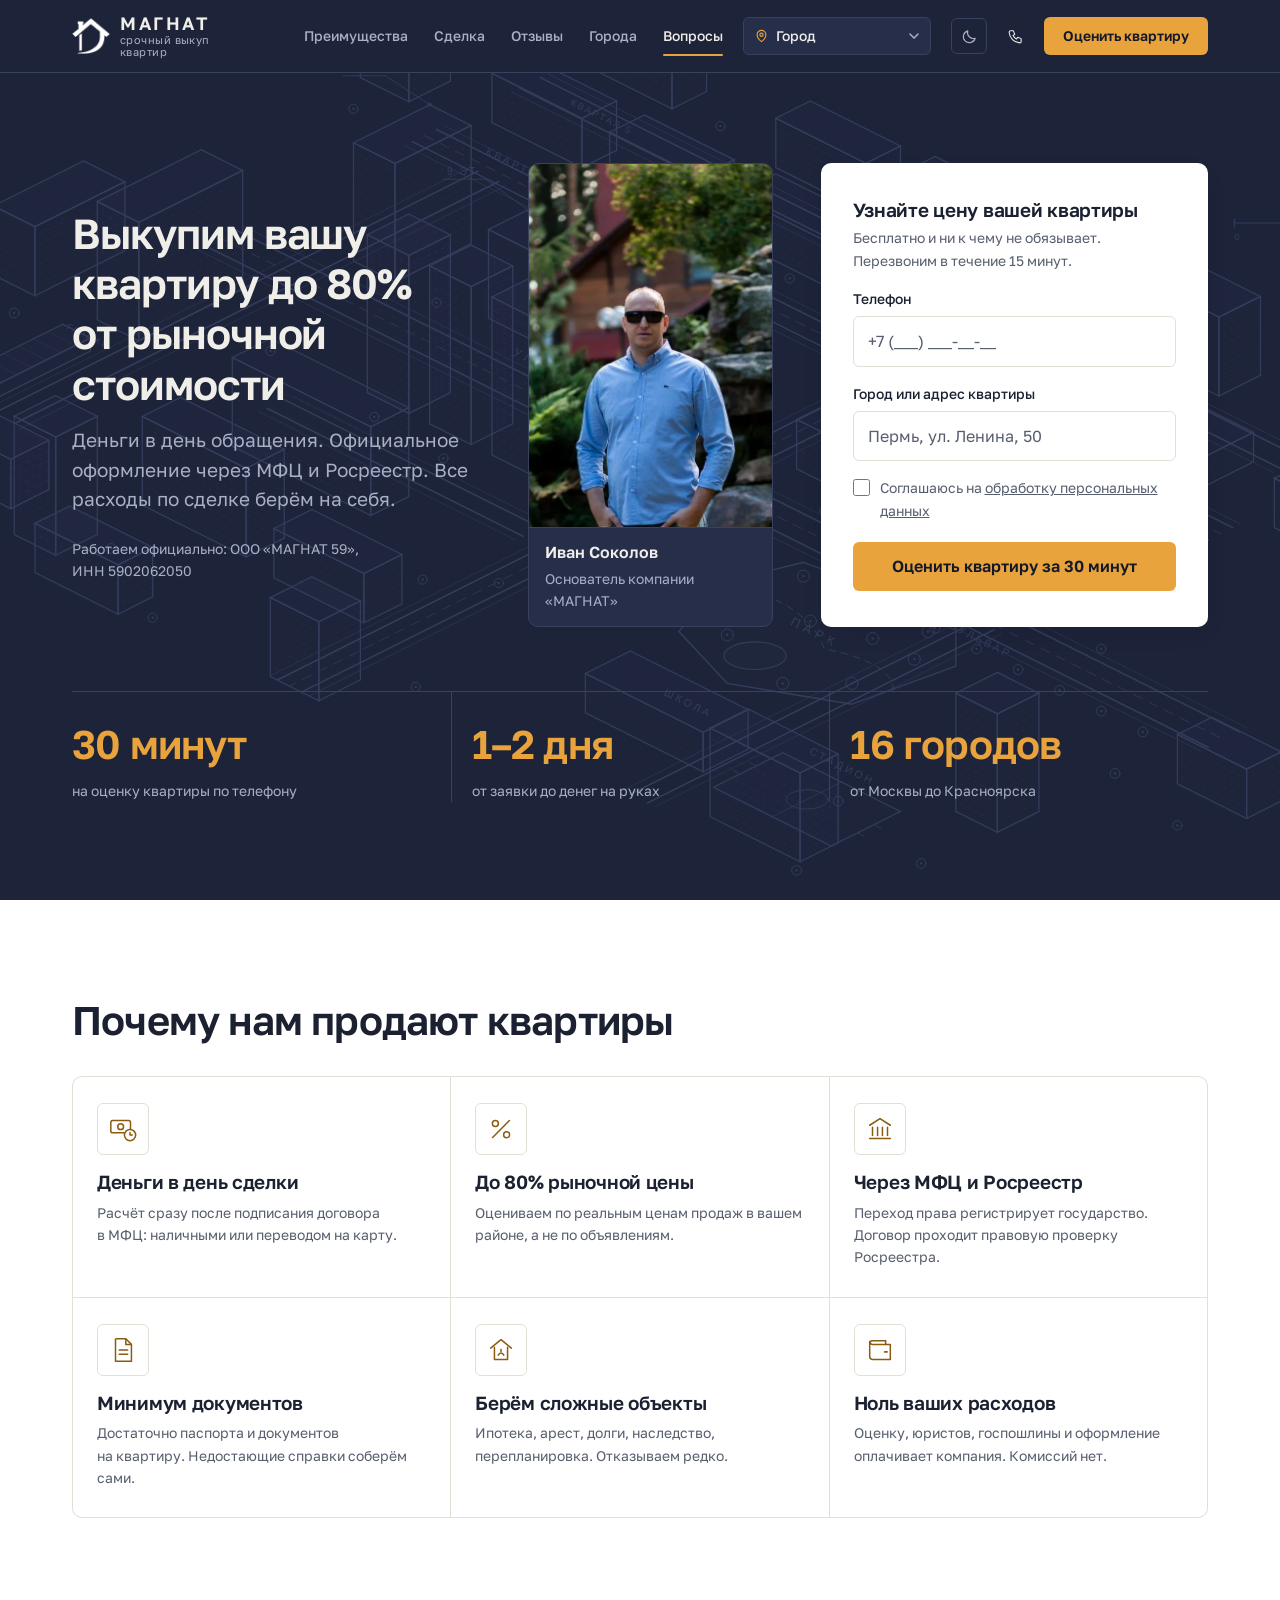
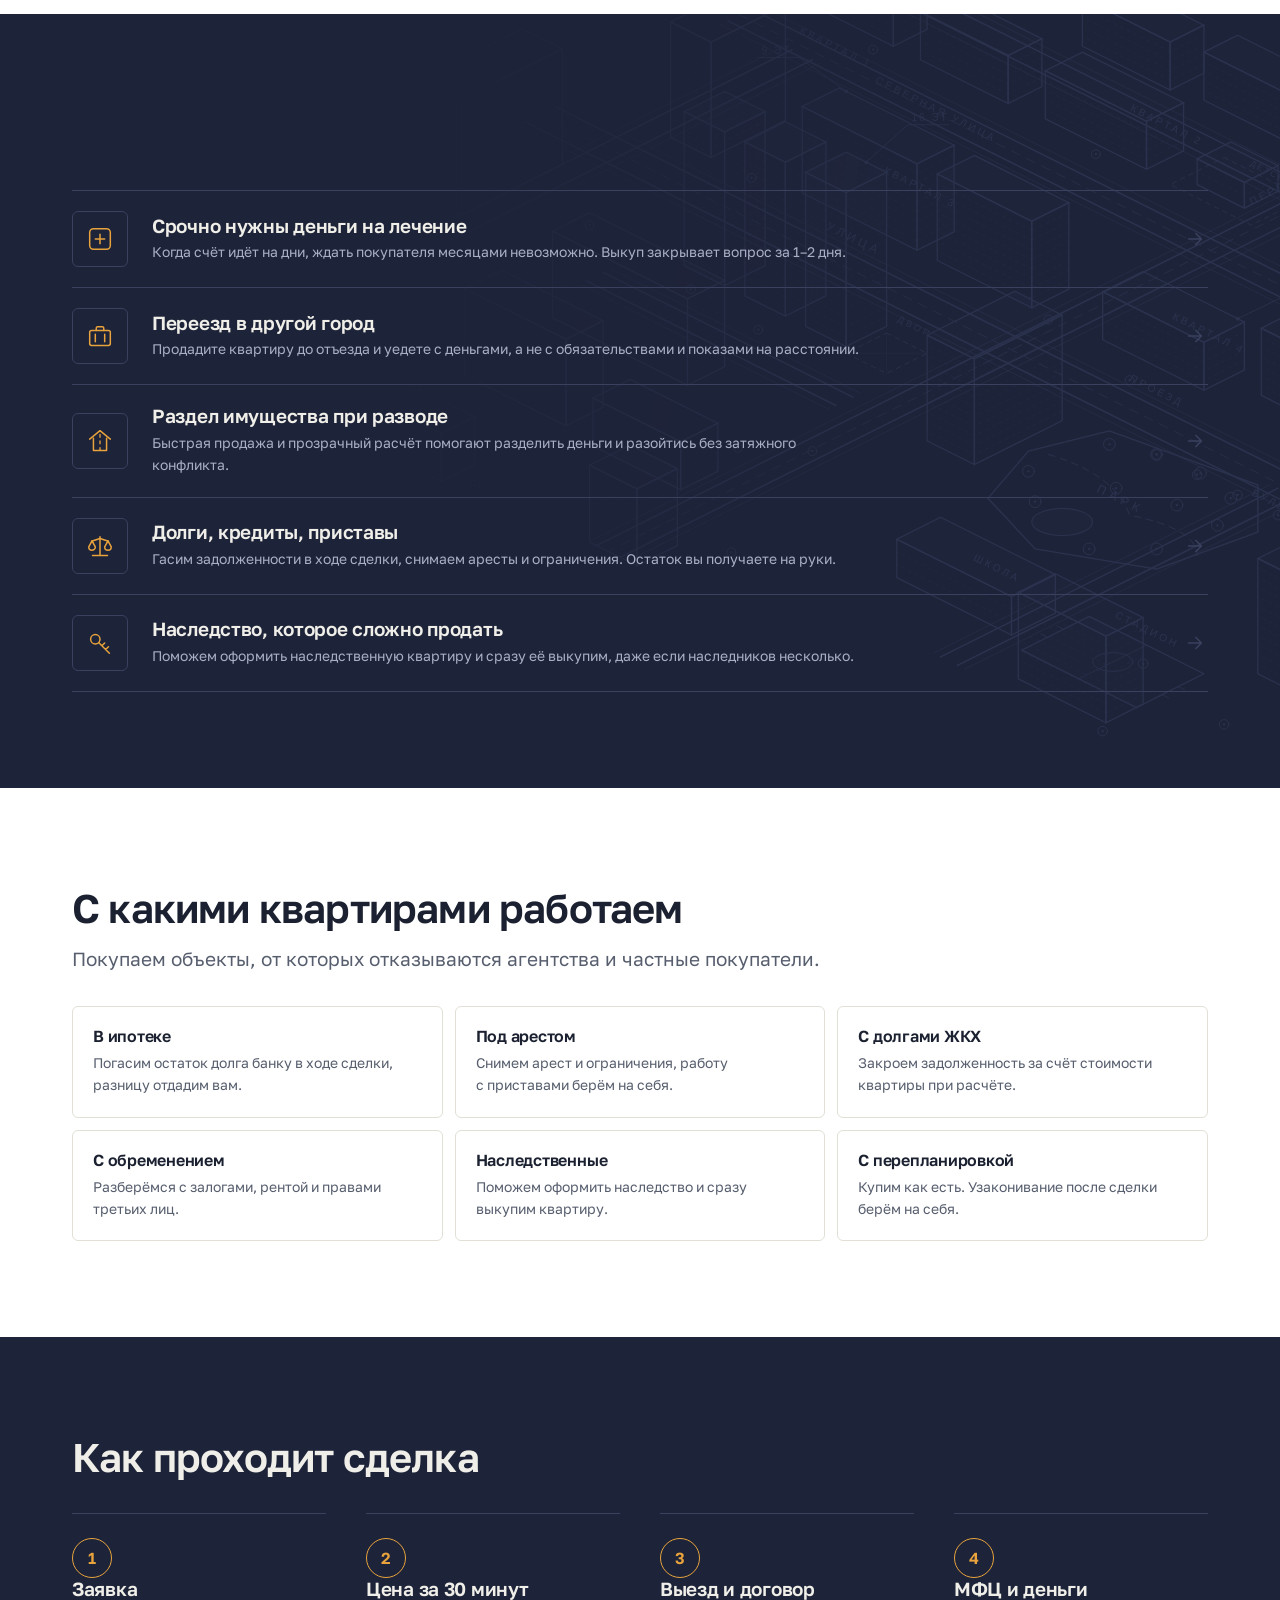
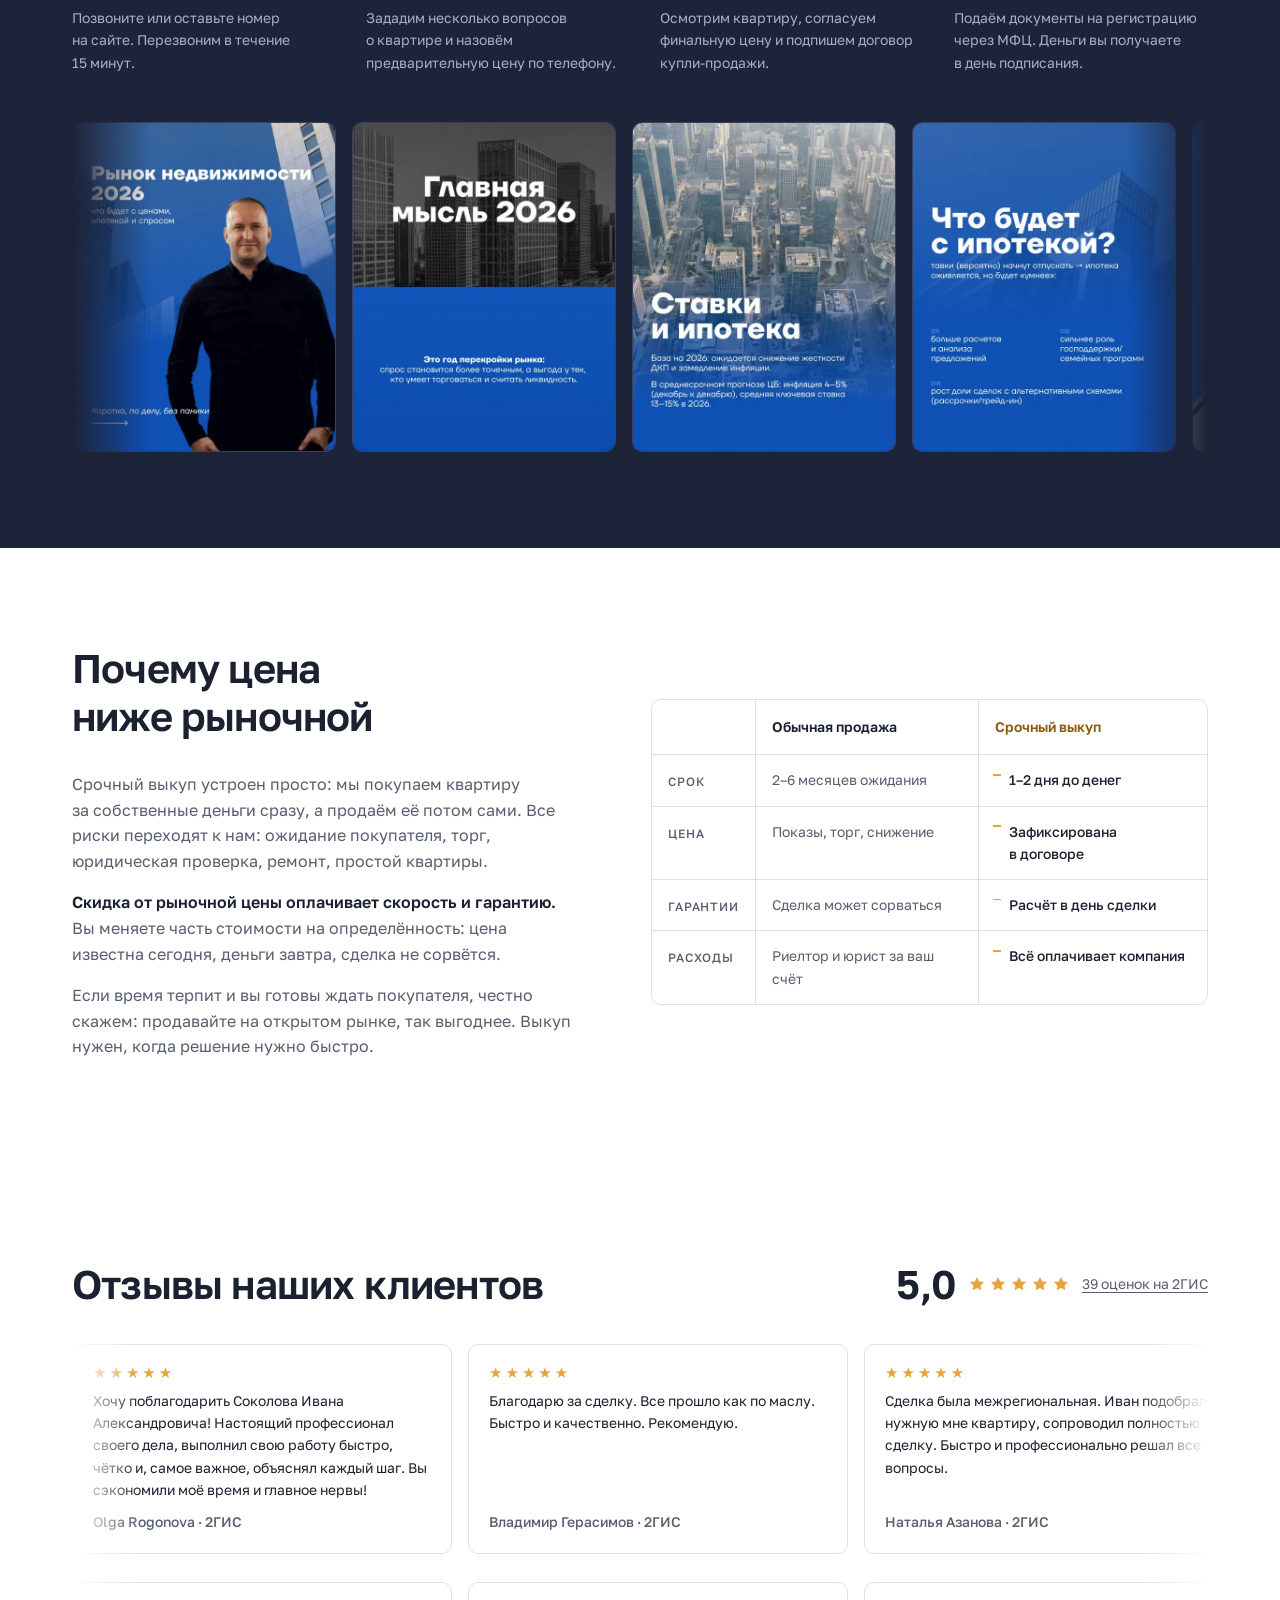
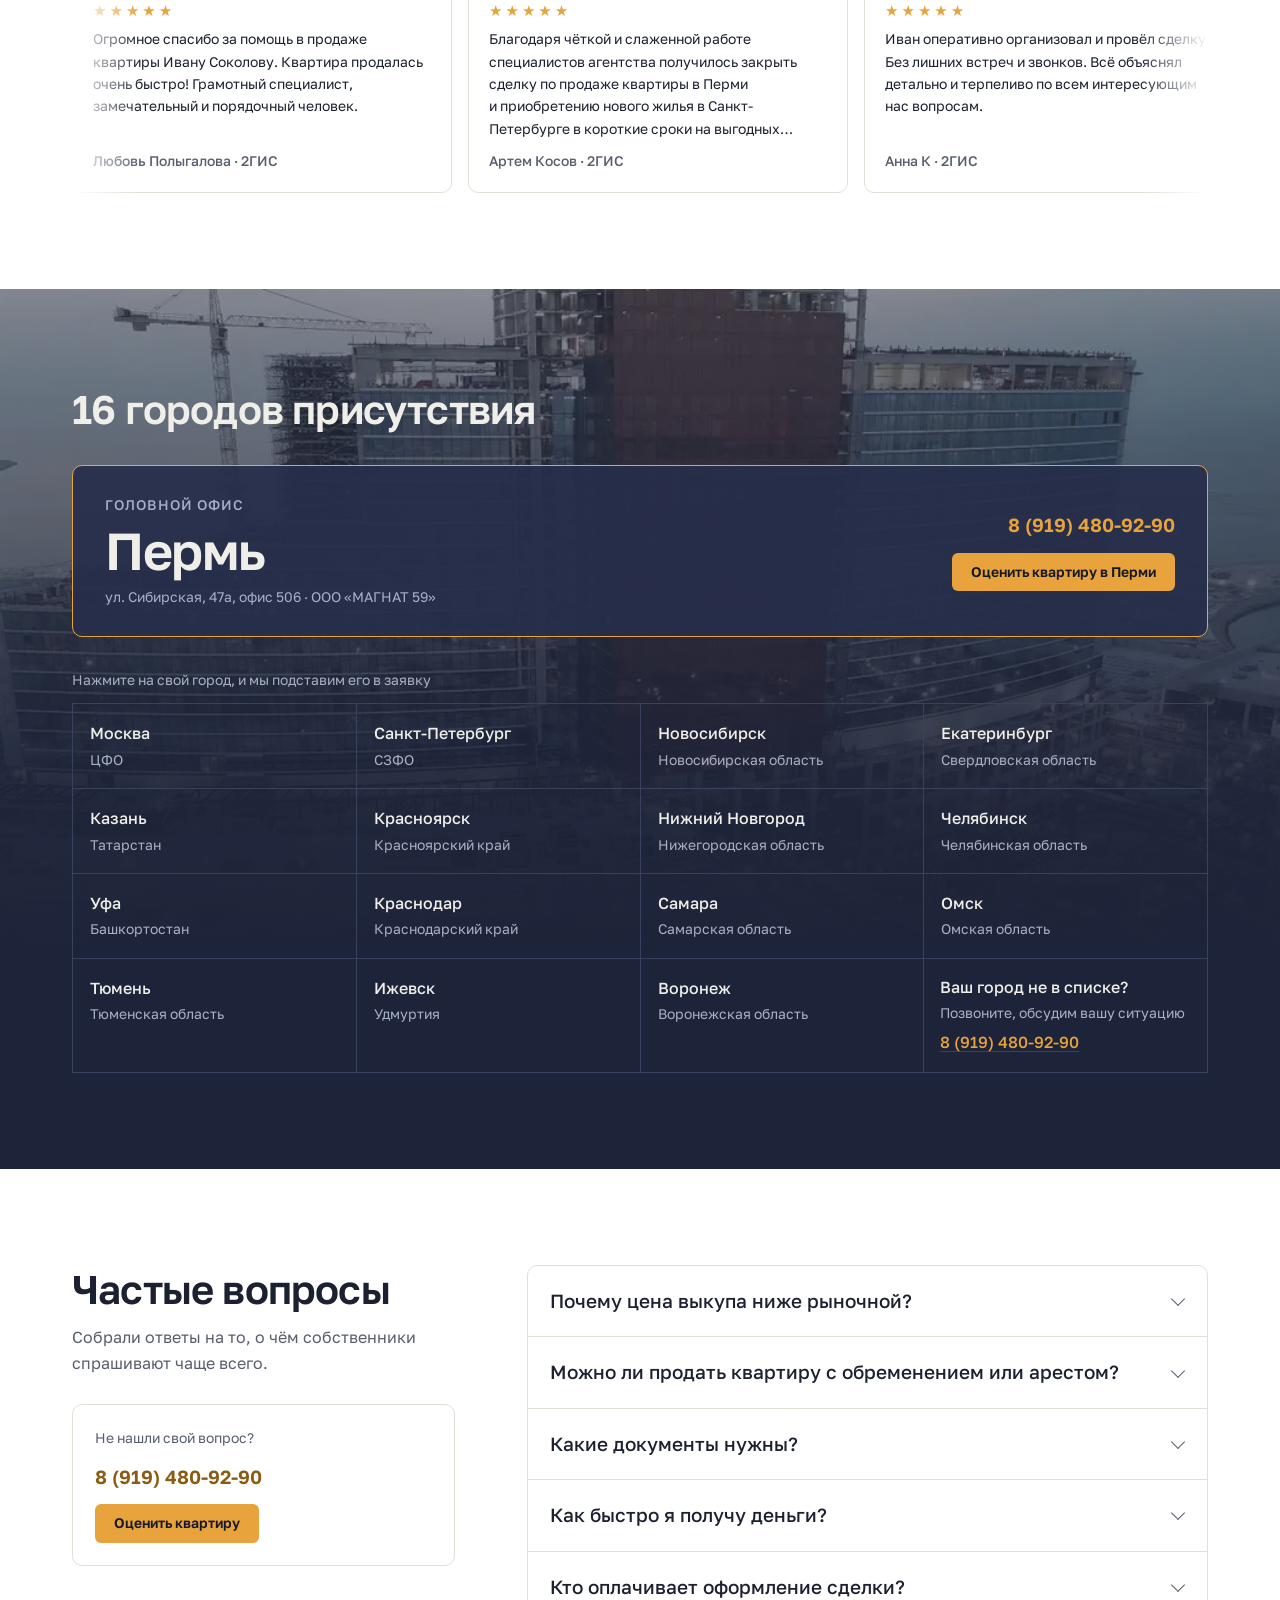
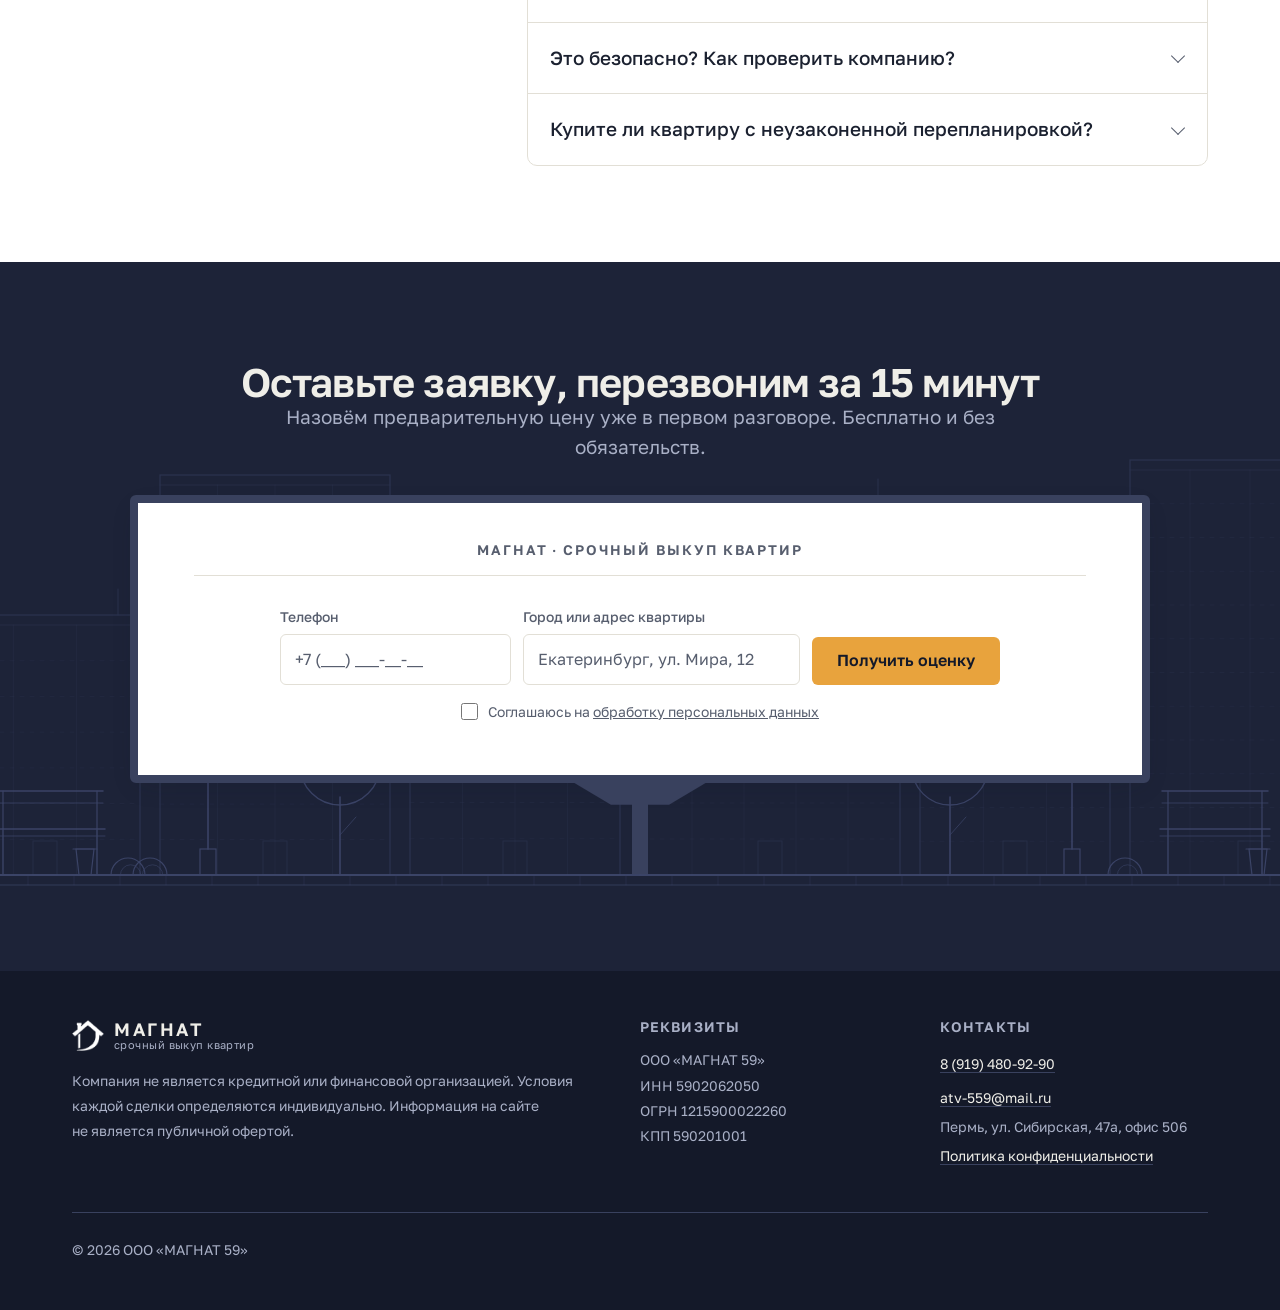
==== commit 46590480: "Правки по тотальному аудиту (v46) Форма и доступность: - заявка обрывается по таймауту 10 с вместо 3" ====
--- a/index.html
+++ b/index.html
@@ -28,7 +28,7 @@
   <link rel="preload" href="fonts/golos-lat.woff2" as="font" type="font/woff2" crossorigin>
   <!-- фон hero — LCP-элемент на десктопе: сообщаем о нём браузеру заранее -->
   <link rel="preload" href="picsandvideo/district-plan.svg" as="image" media="(min-width: 1024px)">
-  <link rel="stylesheet" href="styles.css?v=44">
+  <link rel="stylesheet" href="styles.css?v=46">
 
   <!-- Тема применяется до отрисовки, чтобы не мигало при загрузке -->
   <script>
@@ -222,6 +222,9 @@
           </label>
           <p class="field__error" data-error-for="consent" role="alert" hidden>Нужно согласие на&nbsp;обработку данных</p>
 
+          <noscript>
+            <p class="form-status is-error" style="display:block">Для отправки заявки нужен JavaScript. Позвоните нам: <a href="tel:+79194809290">8&nbsp;(919)&nbsp;480-92-90</a></p>
+          </noscript>
           <button class="btn btn--accent btn--full" type="submit" data-submit>
             <span class="btn__label">Оценить квартиру за&nbsp;30 минут</span>
             <span class="btn__loading" aria-hidden="true">Отправляем…</span>
@@ -469,24 +472,24 @@
       <div class="marquee" data-reveal role="group" aria-label="Карточки из соцсетей компании о рынке недвижимости">
         <div class="marquee__track">
           <div class="marquee__group">
-            <img class="marquee__img" src="picsandvideo/social-1.webp" width="560" height="700" alt="Карточка из соцсетей МАГНАТ. Рынок недвижимости 2026: что будет с ценами, ипотекой и спросом">
-            <img class="marquee__img" src="picsandvideo/social-2.webp" width="560" height="700" alt="Карточка из соцсетей МАГНАТ. Главная мысль 2026: год перекройки рынка">
-            <img class="marquee__img" src="picsandvideo/social-3.webp" width="560" height="700" alt="Карточка из соцсетей МАГНАТ. Ставки и ипотека: база на 2026 год">
-            <img class="marquee__img" src="picsandvideo/social-4.webp" width="560" height="700" alt="Карточка из соцсетей МАГНАТ. Что будет с ипотекой: три тренда">
-            <img class="marquee__img" src="picsandvideo/social-5.webp" width="560" height="700" alt="Карточка из соцсетей МАГНАТ. Цены на квартиры: прогнозы на 2026 год">
-            <img class="marquee__img" src="picsandvideo/social-6.webp" width="560" height="700" alt="Карточка из соцсетей МАГНАТ. Новостройки: главный драйвер цен">
-            <img class="marquee__img" src="picsandvideo/social-7.webp" width="560" height="700" alt="Карточка из соцсетей МАГНАТ. Вторичка: прогноз по вторичному рынку">
-            <img class="marquee__img" src="picsandvideo/social-8.webp" width="560" height="700" alt="Карточка из соцсетей МАГНАТ. Окна возможностей на 2026 год">
+            <img class="marquee__img" src="[data-uri]" data-src="picsandvideo/social-1.webp" data-full="picsandvideo/social-1-full.webp" width="560" height="700" tabindex="0" role="button" alt="Карточка из соцсетей МАГНАТ. Рынок недвижимости 2026: что будет с ценами, ипотекой и спросом">
+            <img class="marquee__img" src="[data-uri]" data-src="picsandvideo/social-2.webp" data-full="picsandvideo/social-2-full.webp" width="560" height="700" tabindex="0" role="button" alt="Карточка из соцсетей МАГНАТ. Главная мысль 2026: год перекройки рынка">
+            <img class="marquee__img" src="[data-uri]" data-src="picsandvideo/social-3.webp" data-full="picsandvideo/social-3-full.webp" width="560" height="700" tabindex="0" role="button" alt="Карточка из соцсетей МАГНАТ. Ставки и ипотека: база на 2026 год">
+            <img class="marquee__img" src="[data-uri]" data-src="picsandvideo/social-4.webp" data-full="picsandvideo/social-4-full.webp" width="560" height="700" tabindex="0" role="button" alt="Карточка из соцсетей МАГНАТ. Что будет с ипотекой: три тренда">
+            <img class="marquee__img" src="[data-uri]" data-src="picsandvideo/social-5.webp" data-full="picsandvideo/social-5-full.webp" width="560" height="700" tabindex="0" role="button" alt="Карточка из соцсетей МАГНАТ. Цены на квартиры: прогнозы на 2026 год">
+            <img class="marquee__img" src="[data-uri]" data-src="picsandvideo/social-6.webp" data-full="picsandvideo/social-6-full.webp" width="560" height="700" tabindex="0" role="button" alt="Карточка из соцсетей МАГНАТ. Новостройки: главный драйвер цен">
+            <img class="marquee__img" src="[data-uri]" data-src="picsandvideo/social-7.webp" data-full="picsandvideo/social-7-full.webp" width="560" height="700" tabindex="0" role="button" alt="Карточка из соцсетей МАГНАТ. Вторичка: прогноз по вторичному рынку">
+            <img class="marquee__img" src="[data-uri]" data-src="picsandvideo/social-8.webp" data-full="picsandvideo/social-8-full.webp" width="560" height="700" tabindex="0" role="button" alt="Карточка из соцсетей МАГНАТ. Окна возможностей на 2026 год">
           </div>
           <div class="marquee__group" aria-hidden="true">
-            <img class="marquee__img" src="picsandvideo/social-1.webp" width="560" height="700" alt="Карточка из соцсетей МАГНАТ. Рынок недвижимости 2026: что будет с ценами, ипотекой и спросом">
-            <img class="marquee__img" src="picsandvideo/social-2.webp" width="560" height="700" alt="Карточка из соцсетей МАГНАТ. Главная мысль 2026: год перекройки рынка">
-            <img class="marquee__img" src="picsandvideo/social-3.webp" width="560" height="700" alt="Карточка из соцсетей МАГНАТ. Ставки и ипотека: база на 2026 год">
-            <img class="marquee__img" src="picsandvideo/social-4.webp" width="560" height="700" alt="Карточка из соцсетей МАГНАТ. Что будет с ипотекой: три тренда">
-            <img class="marquee__img" src="picsandvideo/social-5.webp" width="560" height="700" alt="Карточка из соцсетей МАГНАТ. Цены на квартиры: прогнозы на 2026 год">
-            <img class="marquee__img" src="picsandvideo/social-6.webp" width="560" height="700" alt="Карточка из соцсетей МАГНАТ. Новостройки: главный драйвер цен">
-            <img class="marquee__img" src="picsandvideo/social-7.webp" width="560" height="700" alt="Карточка из соцсетей МАГНАТ. Вторичка: прогноз по вторичному рынку">
-            <img class="marquee__img" src="picsandvideo/social-8.webp" width="560" height="700" alt="Карточка из соцсетей МАГНАТ. Окна возможностей на 2026 год">
+            <img class="marquee__img" src="[data-uri]" data-src="picsandvideo/social-1.webp" data-full="picsandvideo/social-1-full.webp" width="560" height="700" alt="Карточка из соцсетей МАГНАТ. Рынок недвижимости 2026: что будет с ценами, ипотекой и спросом">
+            <img class="marquee__img" src="[data-uri]" data-src="picsandvideo/social-2.webp" data-full="picsandvideo/social-2-full.webp" width="560" height="700" alt="Карточка из соцсетей МАГНАТ. Главная мысль 2026: год перекройки рынка">
+            <img class="marquee__img" src="[data-uri]" data-src="picsandvideo/social-3.webp" data-full="picsandvideo/social-3-full.webp" width="560" height="700" alt="Карточка из соцсетей МАГНАТ. Ставки и ипотека: база на 2026 год">
+            <img class="marquee__img" src="[data-uri]" data-src="picsandvideo/social-4.webp" data-full="picsandvideo/social-4-full.webp" width="560" height="700" alt="Карточка из соцсетей МАГНАТ. Что будет с ипотекой: три тренда">
+            <img class="marquee__img" src="[data-uri]" data-src="picsandvideo/social-5.webp" data-full="picsandvideo/social-5-full.webp" width="560" height="700" alt="Карточка из соцсетей МАГНАТ. Цены на квартиры: прогнозы на 2026 год">
+            <img class="marquee__img" src="[data-uri]" data-src="picsandvideo/social-6.webp" data-full="picsandvideo/social-6-full.webp" width="560" height="700" alt="Карточка из соцсетей МАГНАТ. Новостройки: главный драйвер цен">
+            <img class="marquee__img" src="[data-uri]" data-src="picsandvideo/social-7.webp" data-full="picsandvideo/social-7-full.webp" width="560" height="700" alt="Карточка из соцсетей МАГНАТ. Вторичка: прогноз по вторичному рынку">
+            <img class="marquee__img" src="[data-uri]" data-src="picsandvideo/social-8.webp" data-full="picsandvideo/social-8-full.webp" width="560" height="700" alt="Карточка из соцсетей МАГНАТ. Окна возможностей на 2026 год">
           </div>
         </div>
       </div>
@@ -516,23 +519,23 @@
               <tbody>
                 <tr>
                   <th scope="row">Срок</th>
-                  <td>2–6 месяцев ожидания</td>
-                  <td class="cmp__buy">1–2 дня до&nbsp;денег</td>
+                  <td data-col="Обычная продажа">2–6 месяцев ожидания</td>
+                  <td class="cmp__buy" data-col="Срочный выкуп">1–2 дня до&nbsp;денег</td>
                 </tr>
                 <tr>
                   <th scope="row">Цена</th>
-                  <td>Показы, торг, снижение</td>
-                  <td class="cmp__buy">Зафиксирована в&nbsp;договоре</td>
+                  <td data-col="Обычная продажа">Показы, торг, снижение</td>
+                  <td class="cmp__buy" data-col="Срочный выкуп">Зафиксирована в&nbsp;договоре</td>
                 </tr>
                 <tr>
                   <th scope="row">Гарантии</th>
-                  <td>Сделка может сорваться</td>
-                  <td class="cmp__buy">Расчёт в&nbsp;день сделки</td>
+                  <td data-col="Обычная продажа">Сделка может сорваться</td>
+                  <td class="cmp__buy" data-col="Срочный выкуп">Расчёт в&nbsp;день сделки</td>
                 </tr>
                 <tr>
                   <th scope="row">Расходы</th>
-                  <td>Риелтор и&nbsp;юрист за&nbsp;ваш счёт</td>
-                  <td class="cmp__buy">Всё оплачивает компания</td>
+                  <td data-col="Обычная продажа">Риелтор и&nbsp;юрист за&nbsp;ваш счёт</td>
+                  <td class="cmp__buy" data-col="Срочный выкуп">Всё оплачивает компания</td>
                 </tr>
               </tbody>
             </table>
@@ -604,7 +607,7 @@
             <span class="hq__label">Головной офис</span>
           </span>
           <b class="hq__city">Пермь</b>
-          <span class="hq__region">ул. Сибирская, 47а, офис 506 · ООО «МАГНАТ 59»</span>
+          <span class="hq__region">ул. Сибирская, 47а, офис 506 · ООО&nbsp;«МАГНАТ&nbsp;59»</span>
         </div>
         <div class="hq__contacts">
           <a class="hq__phone" href="tel:+79194809290">8 (919) 480-92-90</a>
@@ -767,8 +770,9 @@
 </button>
 
 <!-- Лайтбокс: карточка карусели в полный размер, закрытие кликом или Esc -->
-<div class="lightbox" data-lightbox hidden>
-  <img class="lightbox__img" src="" alt="">
+<div class="lightbox" data-lightbox role="dialog" aria-modal="true" aria-label="Просмотр карточки" hidden>
+  <!-- пустой src невалиден, держим прозрачный пиксель, пока окно закрыто -->
+  <img class="lightbox__img" src="[data-uri]" alt="">
   <button type="button" class="lightbox__close" aria-label="Закрыть просмотр">
     <svg width="18" height="18" viewBox="0 0 24 24" fill="none" aria-hidden="true"><path d="M6 6l12 12M18 6 6 18" stroke="currentColor" stroke-width="1.8" stroke-linecap="round"/></svg>
   </button>
@@ -783,6 +787,6 @@
   <a class="btn btn--accent" href="#lead-form">Оценить квартиру</a>
 </nav>
 
-<script src="script.js?v=41" defer></script>
+<script src="script.js?v=46" defer></script>
 </body>
 </html>
--- a/styles.css
+++ b/styles.css
@@ -1026,10 +1026,17 @@
   position: absolute;
   inset: 0;
   pointer-events: none;
+  display: none;
   background: url("picsandvideo/district-plan.svg") right -420px top -60px / 1500px auto no-repeat;
   opacity: 0.3;
   -webkit-mask-image: linear-gradient(100deg, transparent 30%, #000 72%);
   mask-image: linear-gradient(100deg, transparent 30%, #000 72%);
+}
+
+/* на телефоне чертёж уезжает почти целиком за край, но тянет 70 КБ:
+   включаем его только там, где он действительно виден */
+@media (min-width: 640px) {
+  .section--sit::before { display: block; }
 }
 
 .section--sit .situations { border-top-color: var(--navy-line); }
@@ -1205,6 +1212,63 @@
   background: var(--amber);
 }
 
+/* на узких экранах колонки сплющиваются («2–6 месяцев ожидания» в три строки):
+   разворачиваем строки таблицы в карточки, подписи колонок берём из data-col */
+@media (max-width: 639.98px) {
+  .cmp thead { display: none; }
+
+  .cmp,
+  .cmp tbody,
+  .cmp tr,
+  .cmp tbody th,
+  .cmp td { display: block; }
+
+  .cmp tr { padding: 16px; }
+  .cmp tr + tr { border-top: 1px solid var(--line); }
+
+  .cmp tbody th {
+    width: auto;
+    padding: 0 0 10px;
+    border: none;
+  }
+
+  .cmp td,
+  .cmp td + td,
+  .cmp th + td {
+    border: none;
+    border-left: 2px solid var(--line);
+    padding: 6px 0 6px 12px;
+  }
+
+  .cmp td + td { margin-top: 10px; }
+
+  .cmp td.cmp__buy {
+    border-left-color: var(--amber);
+    padding-left: 12px;
+  }
+
+  /* янтарный штрих заменяем подписью колонки;
+     .cmp td.cmp__buy::before перечисляем явно — базовое правило штриха
+     специфичнее, чем .cmp td::before, и иначе перебивает подпись */
+  .cmp td::before,
+  .cmp td.cmp__buy::before {
+    content: attr(data-col);
+    position: static;
+    display: block;
+    width: auto;
+    height: auto;
+    margin-bottom: 1px;
+    background: none;
+    font-size: 0.6875rem;
+    font-weight: 500;
+    text-transform: uppercase;
+    letter-spacing: 0.06em;
+    color: var(--ink-2);
+  }
+
+  .cmp td.cmp__buy::before { color: var(--amber-ink); }
+}
+
 /* ---------- отзывы: рейтинг + две встречные бесконечные ленты ---------- */
 
 .rev-head {
@@ -1276,14 +1340,8 @@
 }
 :root[data-shot] .rev-track { animation-play-state: paused; }
 
-@media (prefers-reduced-motion: reduce) {
-  .rev-track { animation: none; }
-  .rev-marquee {
-    overflow-x: auto;
-    -webkit-mask-image: none;
-    mask-image: none;
-  }
-}
+/* лента отзывов, как и фото-карусель, едет всегда — включая режим
+   «уменьшение анимации»: иначе на телефоне она превращается в ручную прокрутку */
 
 .rev-card {
   flex: none;
@@ -1387,6 +1445,11 @@
   border: 1px solid var(--navy-line);
   background: var(--navy-800);
   cursor: zoom-in;
+}
+
+.marquee__img:focus-visible {
+  outline: 2px solid var(--amber);
+  outline-offset: 3px;
 }
 
 /* ---------- лайтбокс ---------- */
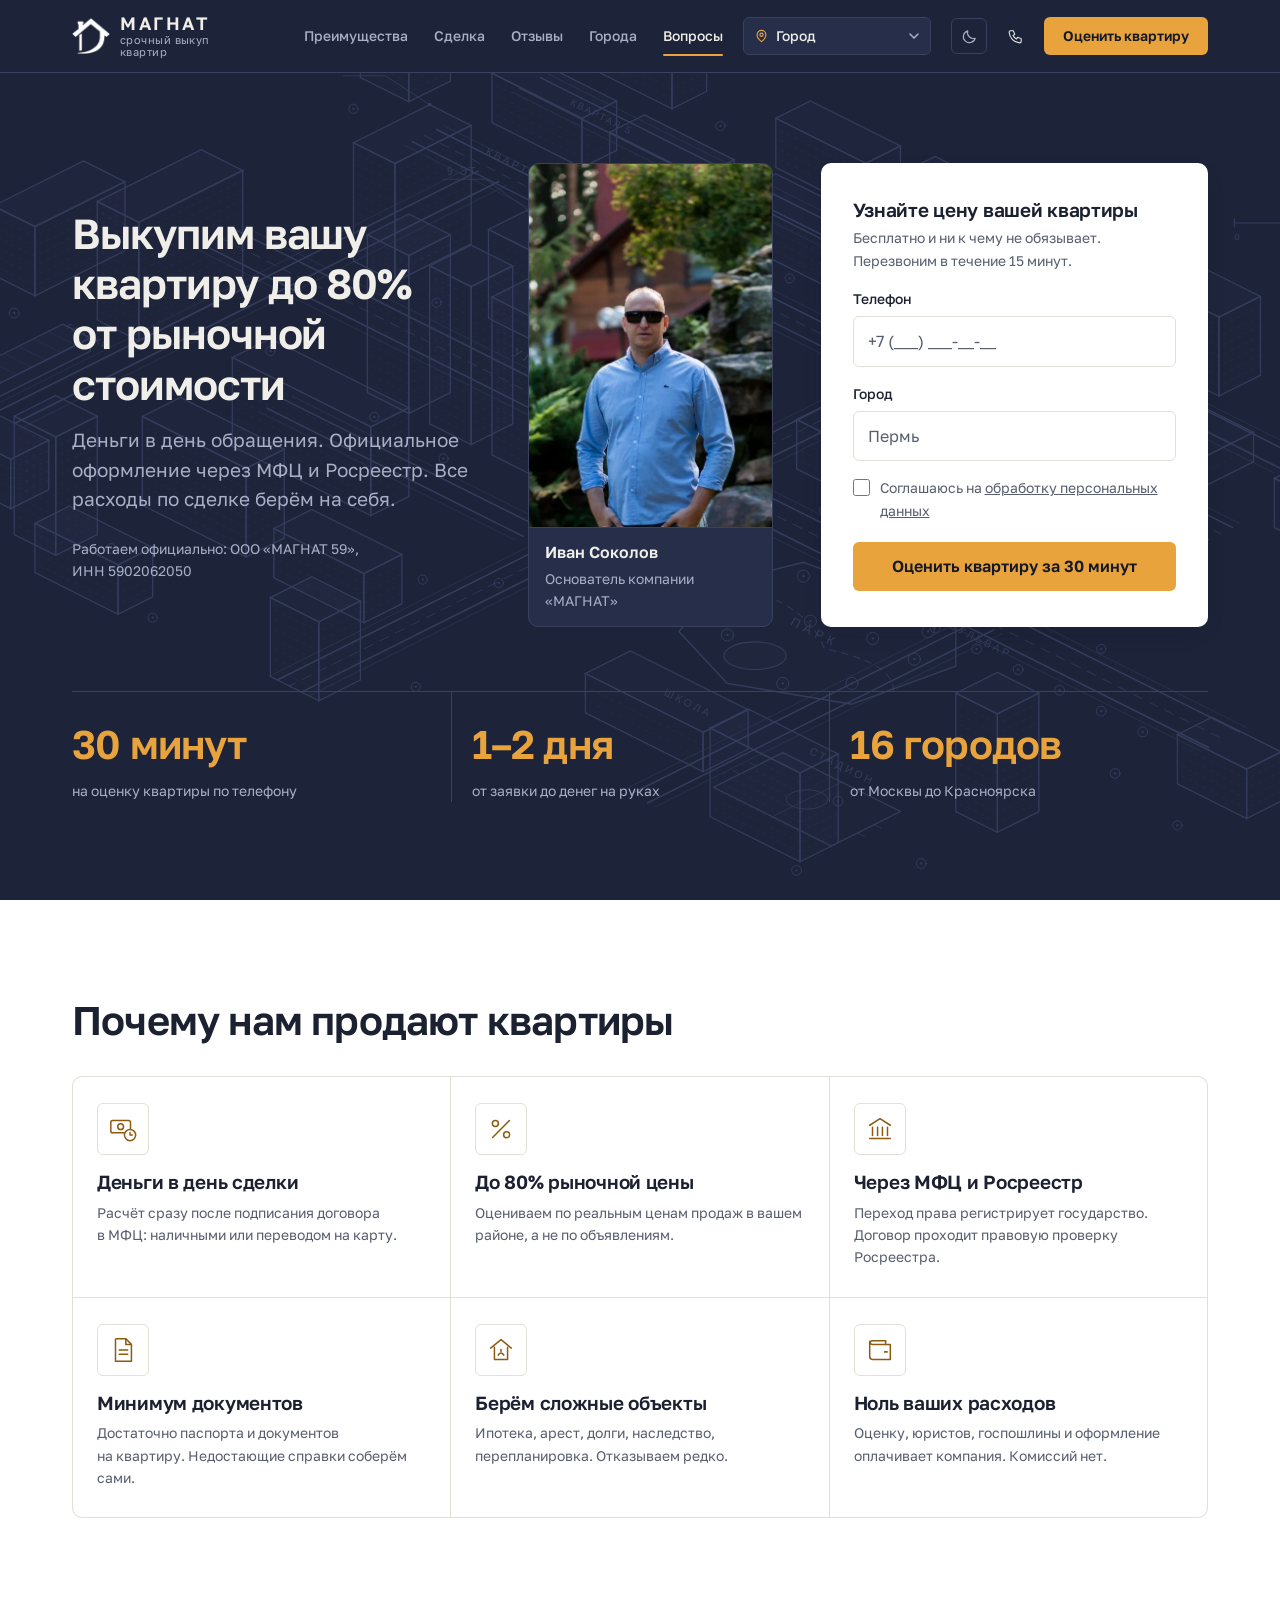
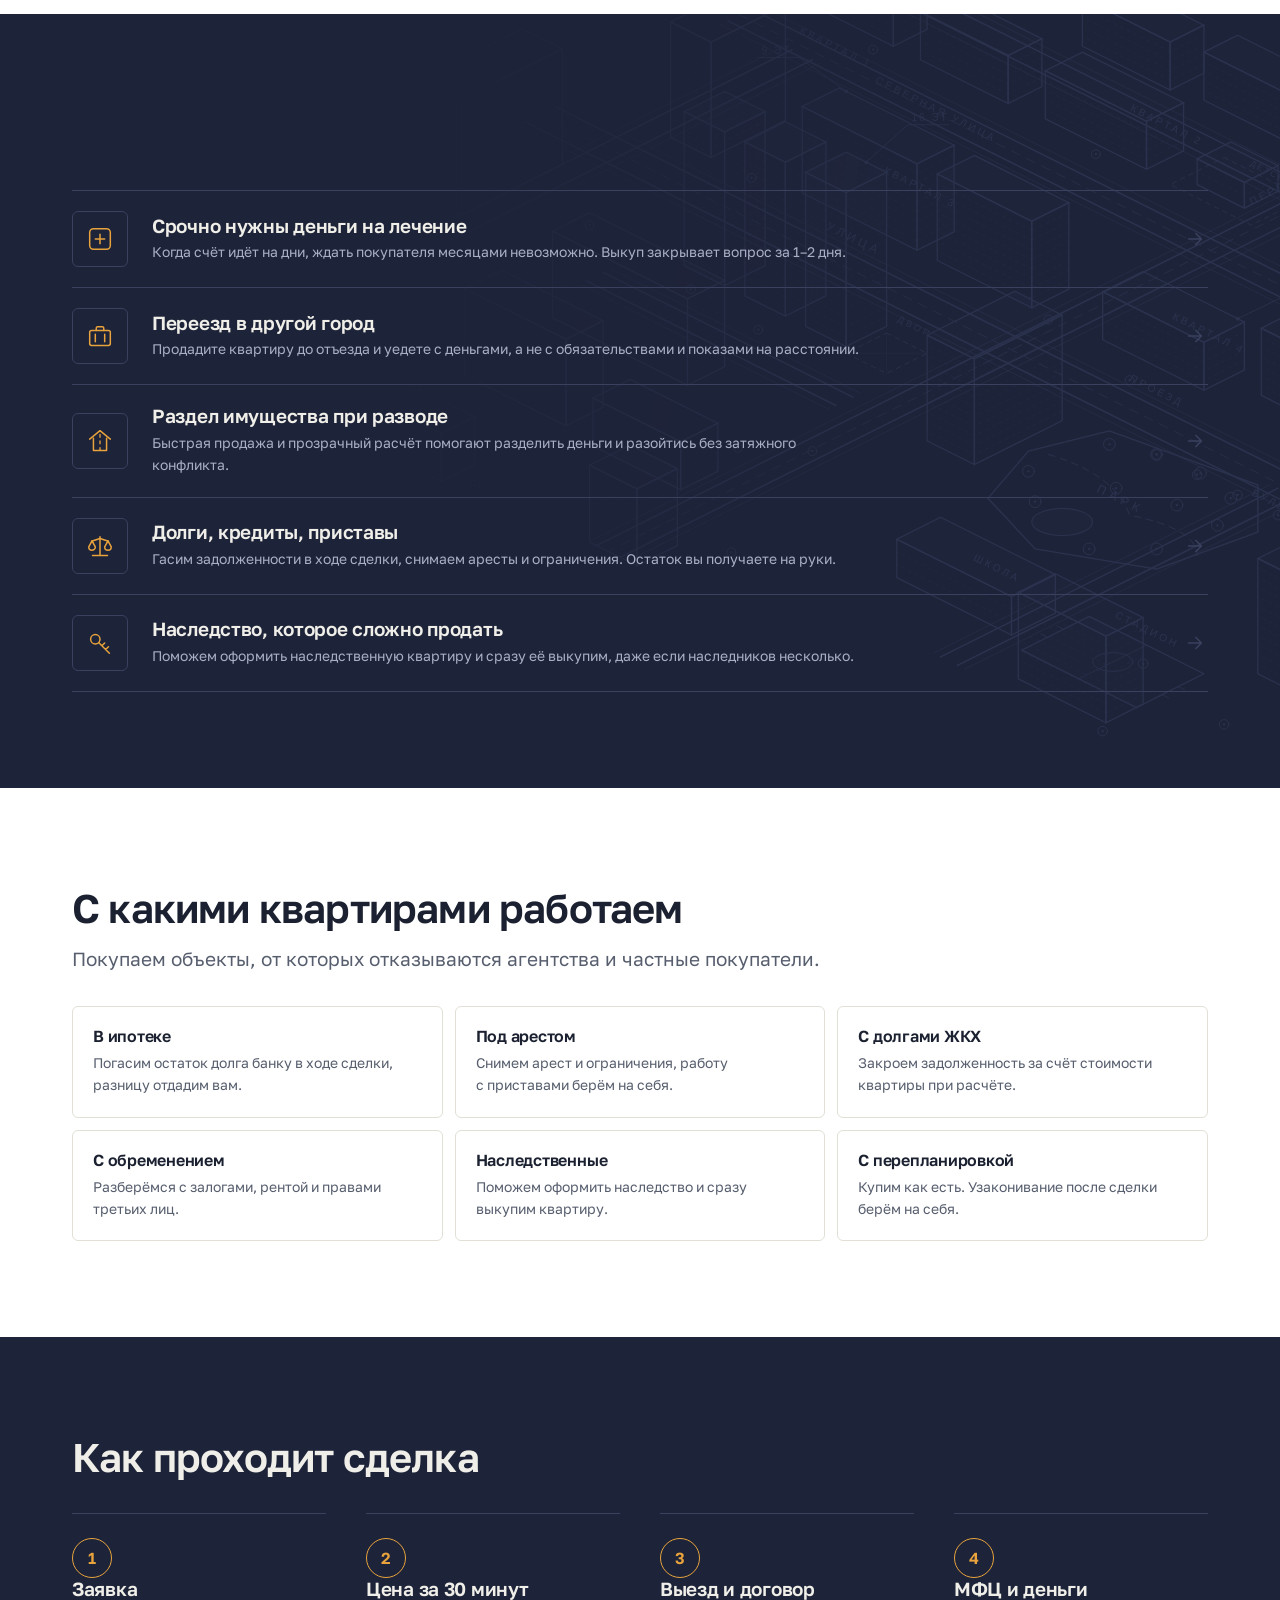
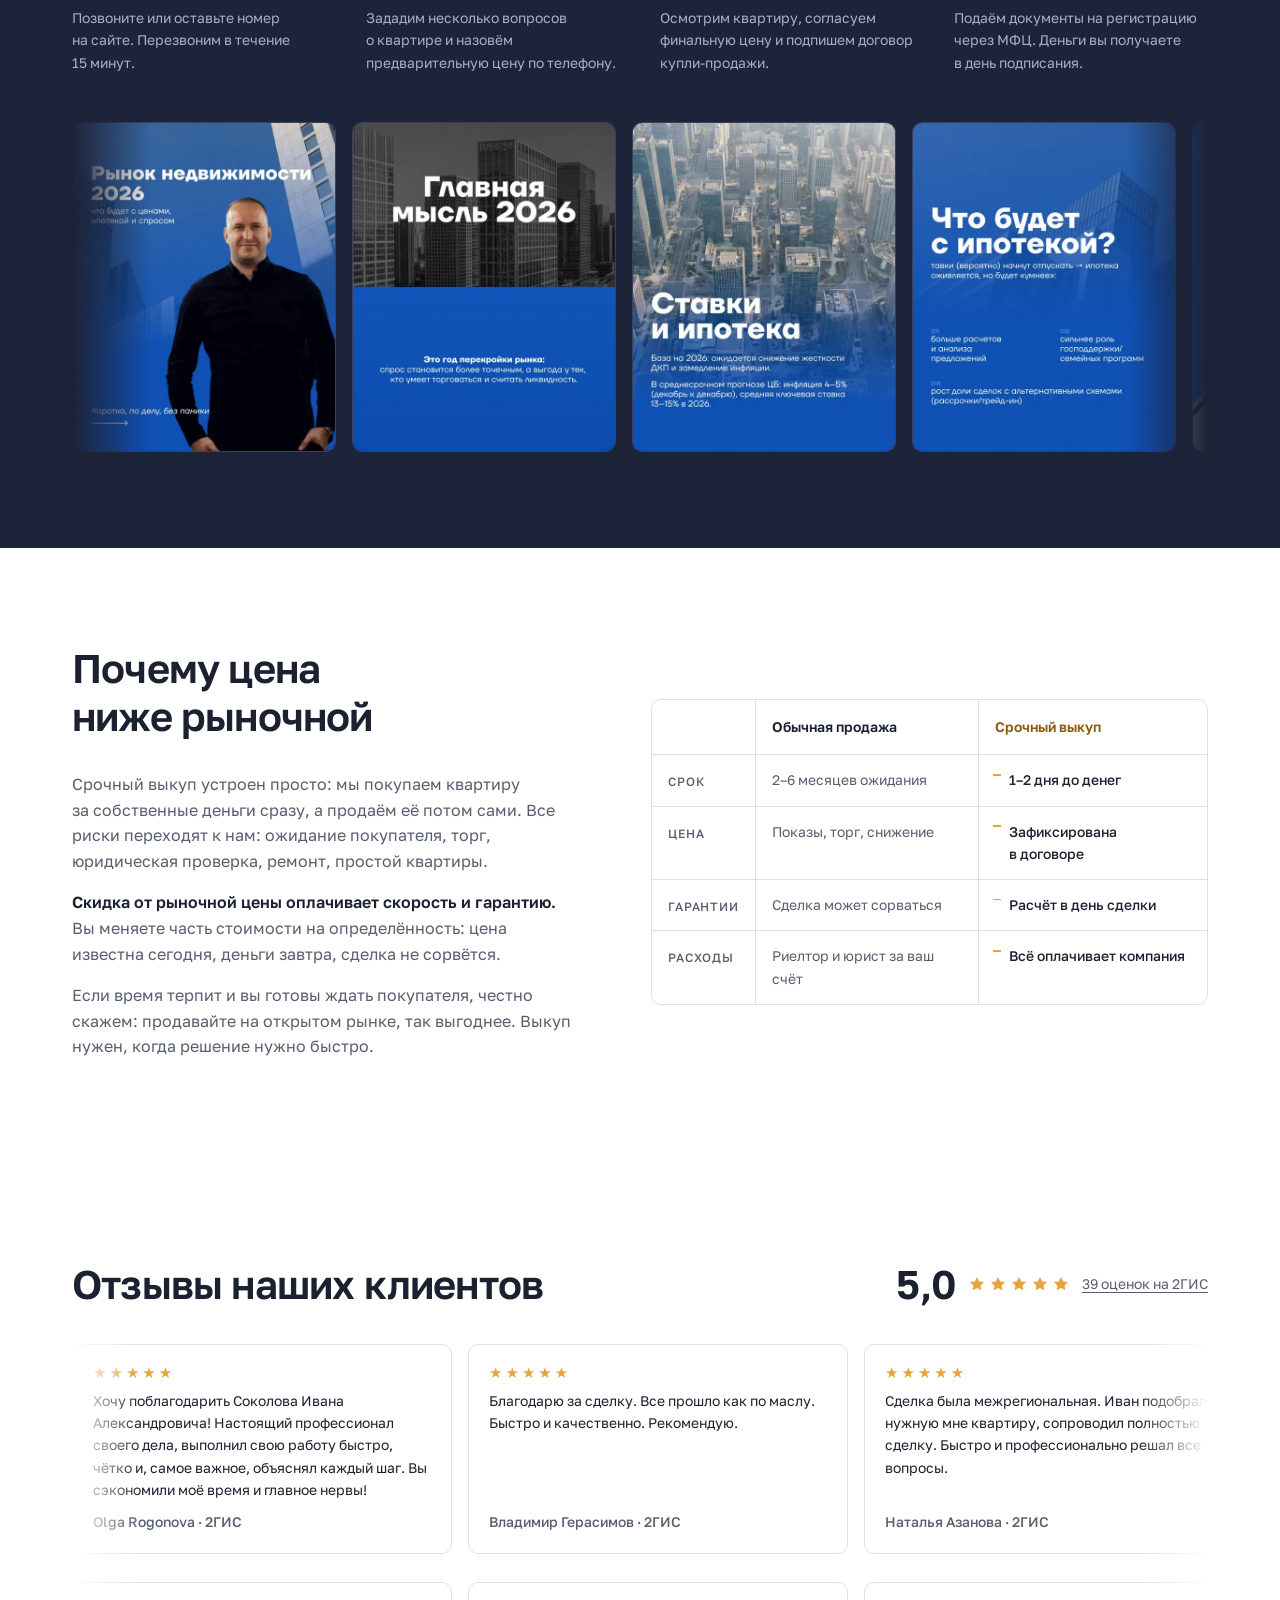
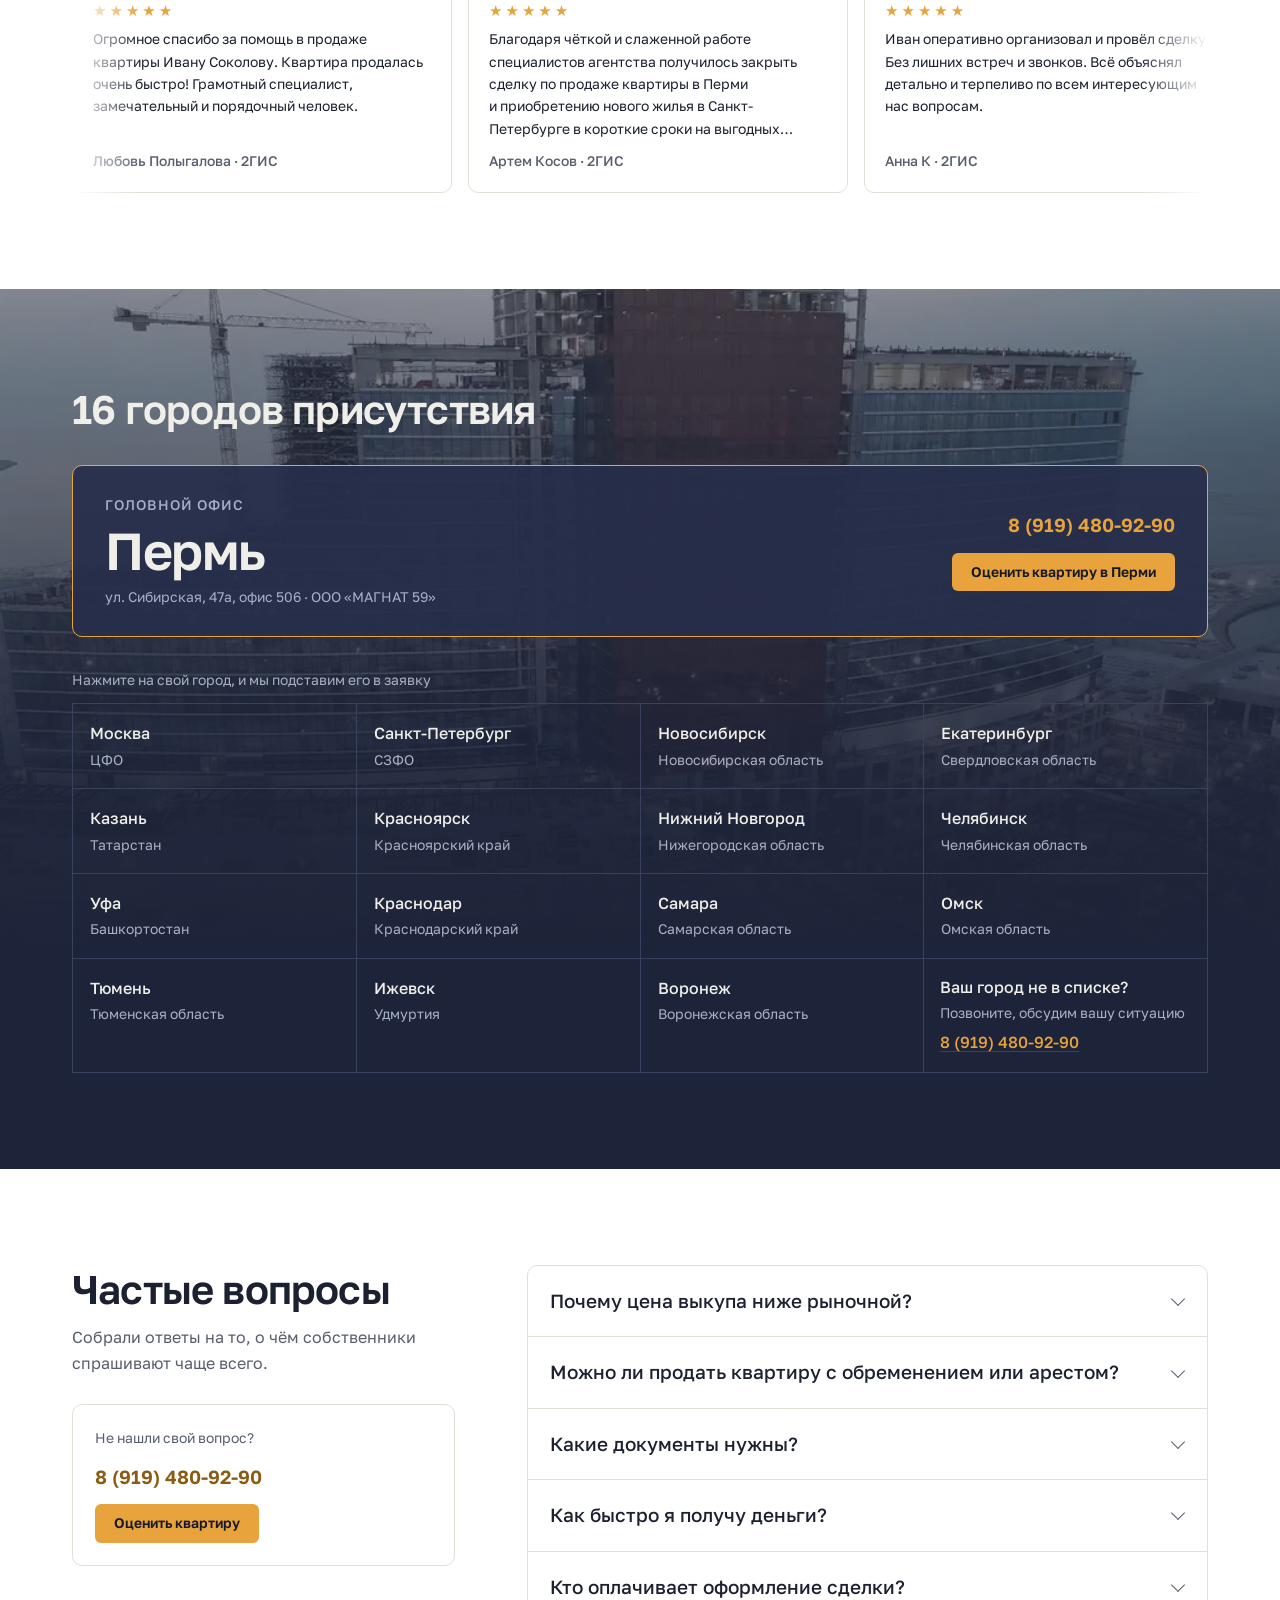
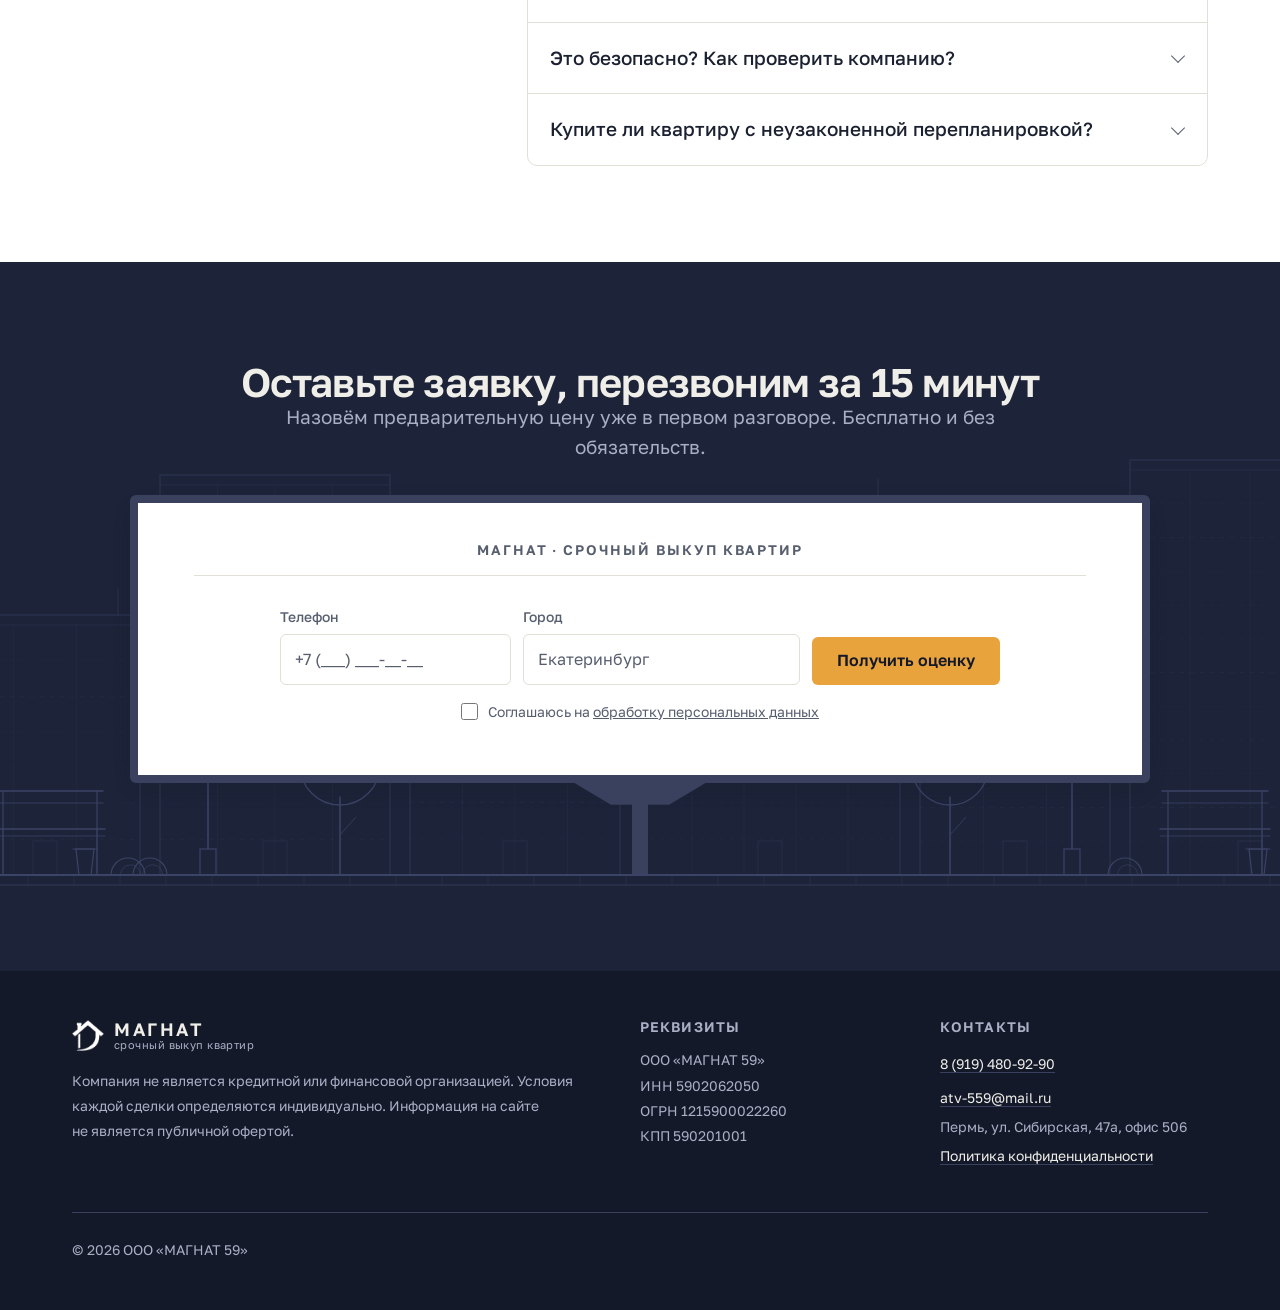
==== commit d66355fb: "Поле заявки: только город, без улицы и дома (v48) Подпись «Город или адрес квартиры» и подсказка «Пе" ====
--- a/index.html
+++ b/index.html
@@ -28,7 +28,7 @@
   <link rel="preload" href="fonts/golos-lat.woff2" as="font" type="font/woff2" crossorigin>
   <!-- фон hero — LCP-элемент на десктопе: сообщаем о нём браузеру заранее -->
   <link rel="preload" href="picsandvideo/district-plan.svg" as="image" media="(min-width: 1024px)">
-  <link rel="stylesheet" href="styles.css?v=46">
+  <link rel="stylesheet" href="styles.css?v=48">
 
   <!-- Тема применяется до отрисовки, чтобы не мигало при загрузке -->
   <script>
@@ -199,9 +199,9 @@
           </div>
 
           <div class="field">
-            <label for="lf-address">Город или адрес квартиры</label>
-            <input id="lf-address" name="address" type="text" autocomplete="address-line1"
-                   placeholder="Пермь, ул. Ленина, 50" list="cities-list" required>
+            <label for="lf-address">Город</label>
+            <input id="lf-address" name="address" type="text" autocomplete="address-level2"
+                   placeholder="Пермь" list="cities-list" maxlength="60" required>
             <datalist id="cities-list">
               <option value="Пермь"></option><option value="Москва"></option><option value="Санкт-Петербург"></option>
               <option value="Новосибирск"></option><option value="Екатеринбург"></option><option value="Казань"></option>
@@ -210,7 +210,7 @@
               <option value="Омск"></option><option value="Тюмень"></option><option value="Ижевск"></option>
               <option value="Воронеж"></option>
             </datalist>
-            <p class="field__error" data-error-for="lf-address" role="alert" hidden>Укажите город или адрес</p>
+            <p class="field__error" data-error-for="lf-address" role="alert" hidden>Укажите город</p>
           </div>
 
           <!-- ловушка для спам-ботов: люди поле не видят и не заполняют -->
@@ -707,10 +707,10 @@
             <p class="field__error" data-error-for="lf2-phone" role="alert" hidden>Введите номер телефона полностью</p>
           </div>
           <div class="field">
-            <label for="lf2-address">Город или адрес квартиры</label>
-            <input id="lf2-address" name="address" type="text" autocomplete="address-line1"
-                   placeholder="Екатеринбург, ул. Мира, 12" list="cities-list" required>
-            <p class="field__error" data-error-for="lf2-address" role="alert" hidden>Укажите город или адрес</p>
+            <label for="lf2-address">Город</label>
+            <input id="lf2-address" name="address" type="text" autocomplete="address-level2"
+                   placeholder="Екатеринбург" list="cities-list" maxlength="60" required>
+            <p class="field__error" data-error-for="lf2-address" role="alert" hidden>Укажите город</p>
           </div>
           <button class="btn btn--accent" type="submit" data-submit>
             <span class="btn__label">Получить оценку</span>
@@ -787,6 +787,6 @@
   <a class="btn btn--accent" href="#lead-form">Оценить квартиру</a>
 </nav>
 
-<script src="script.js?v=46" defer></script>
+<script src="script.js?v=48" defer></script>
 </body>
 </html>
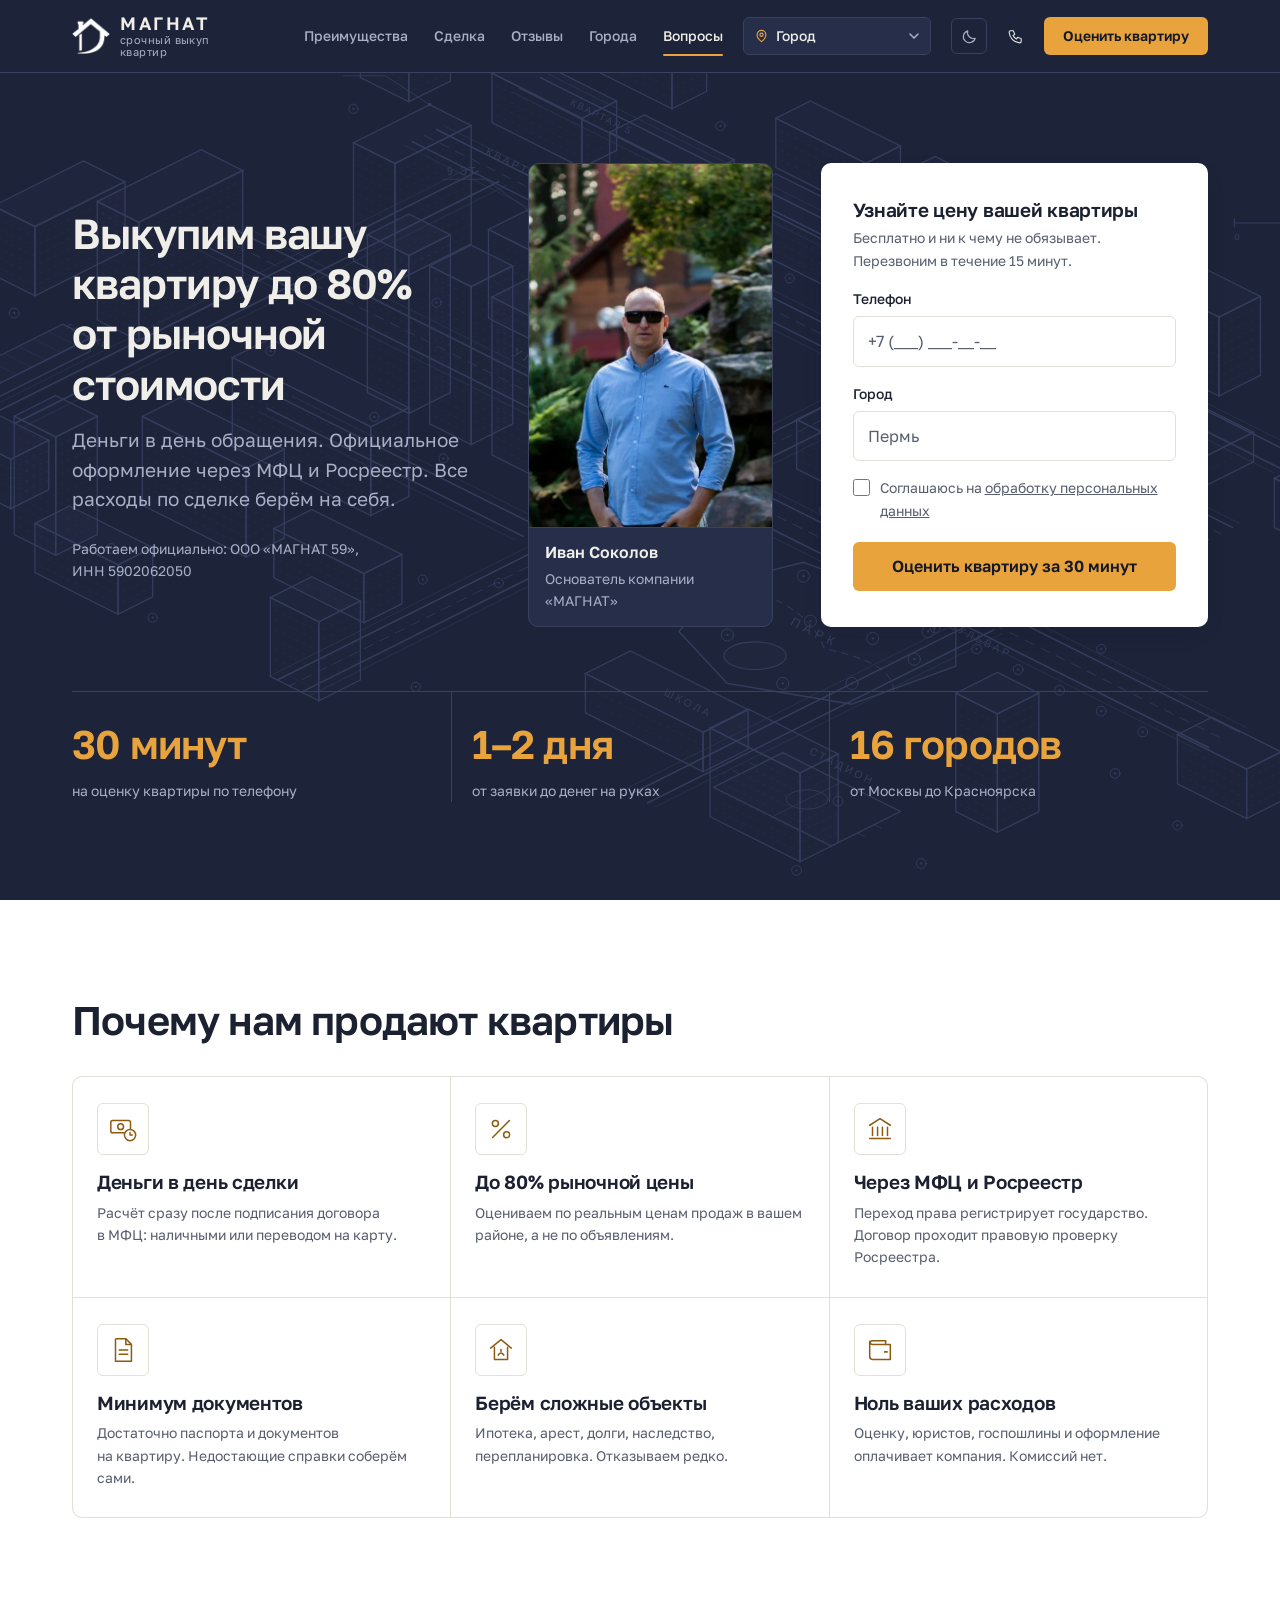
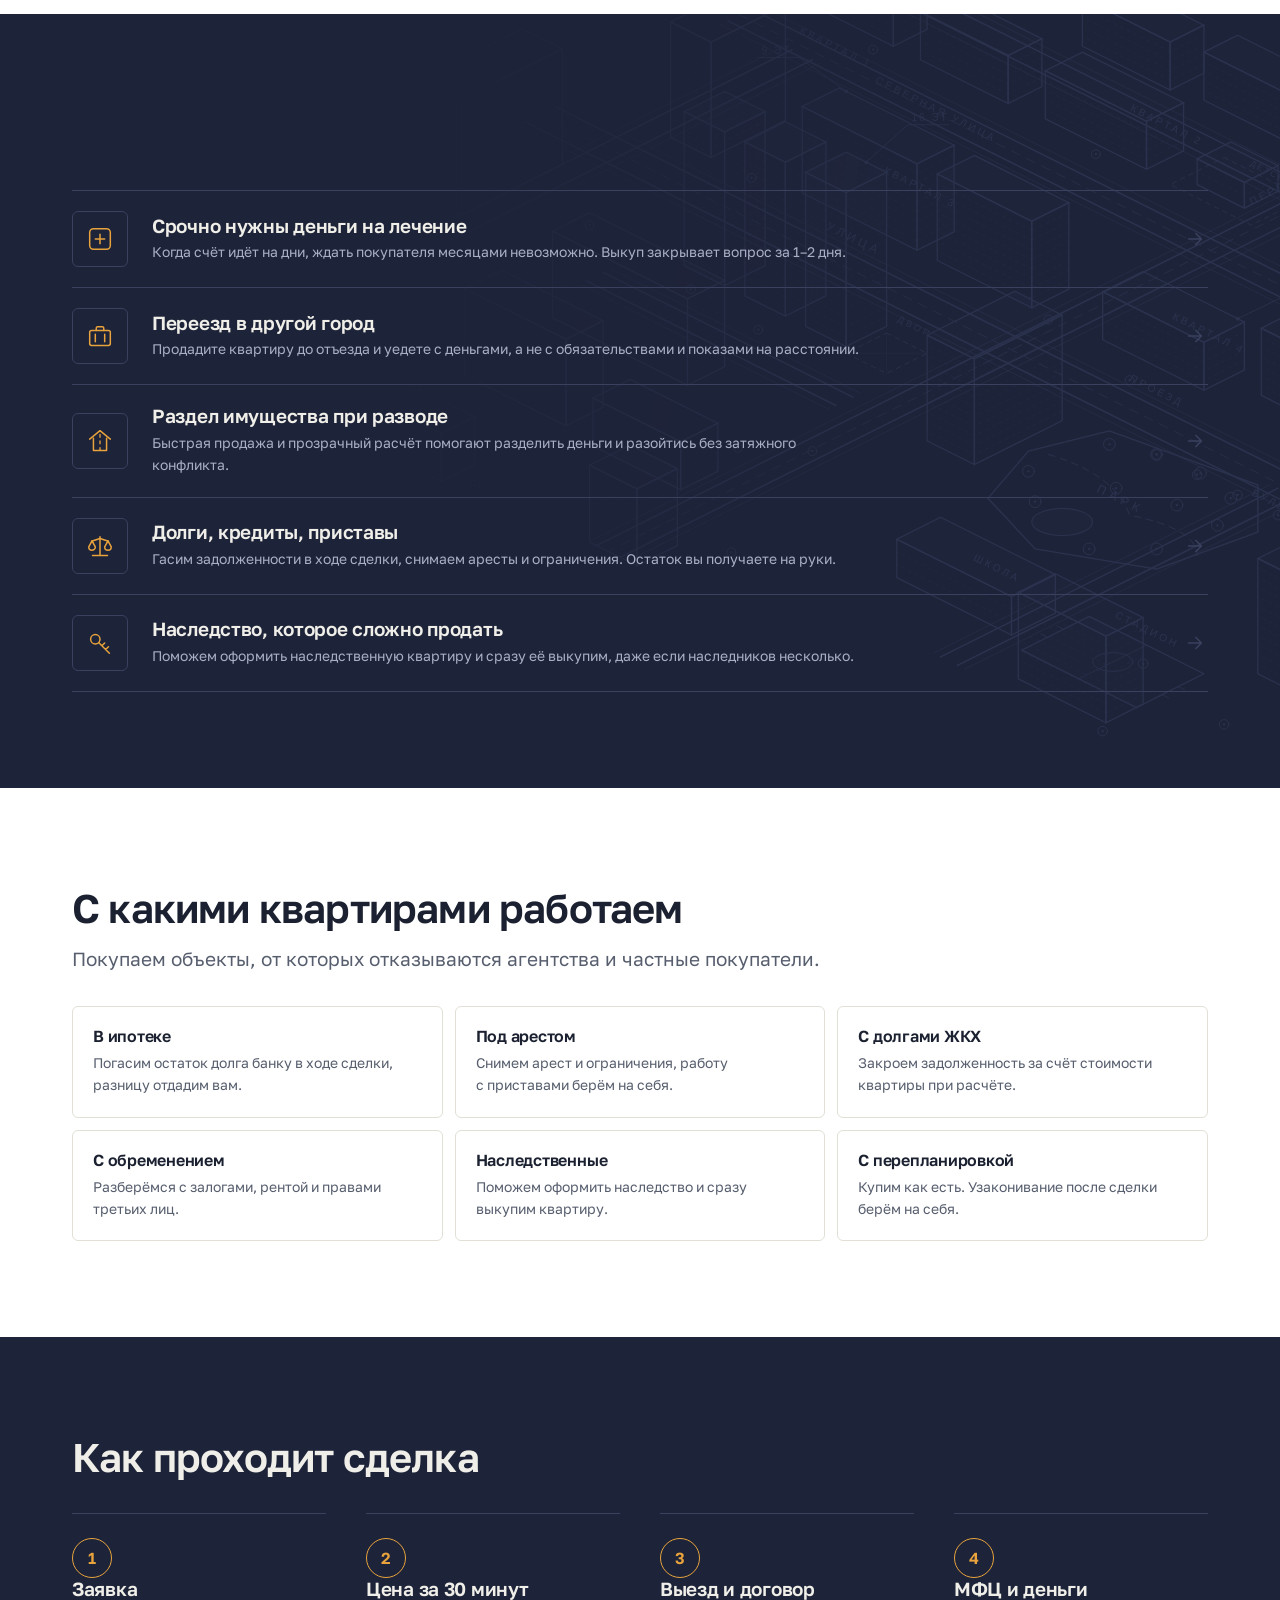
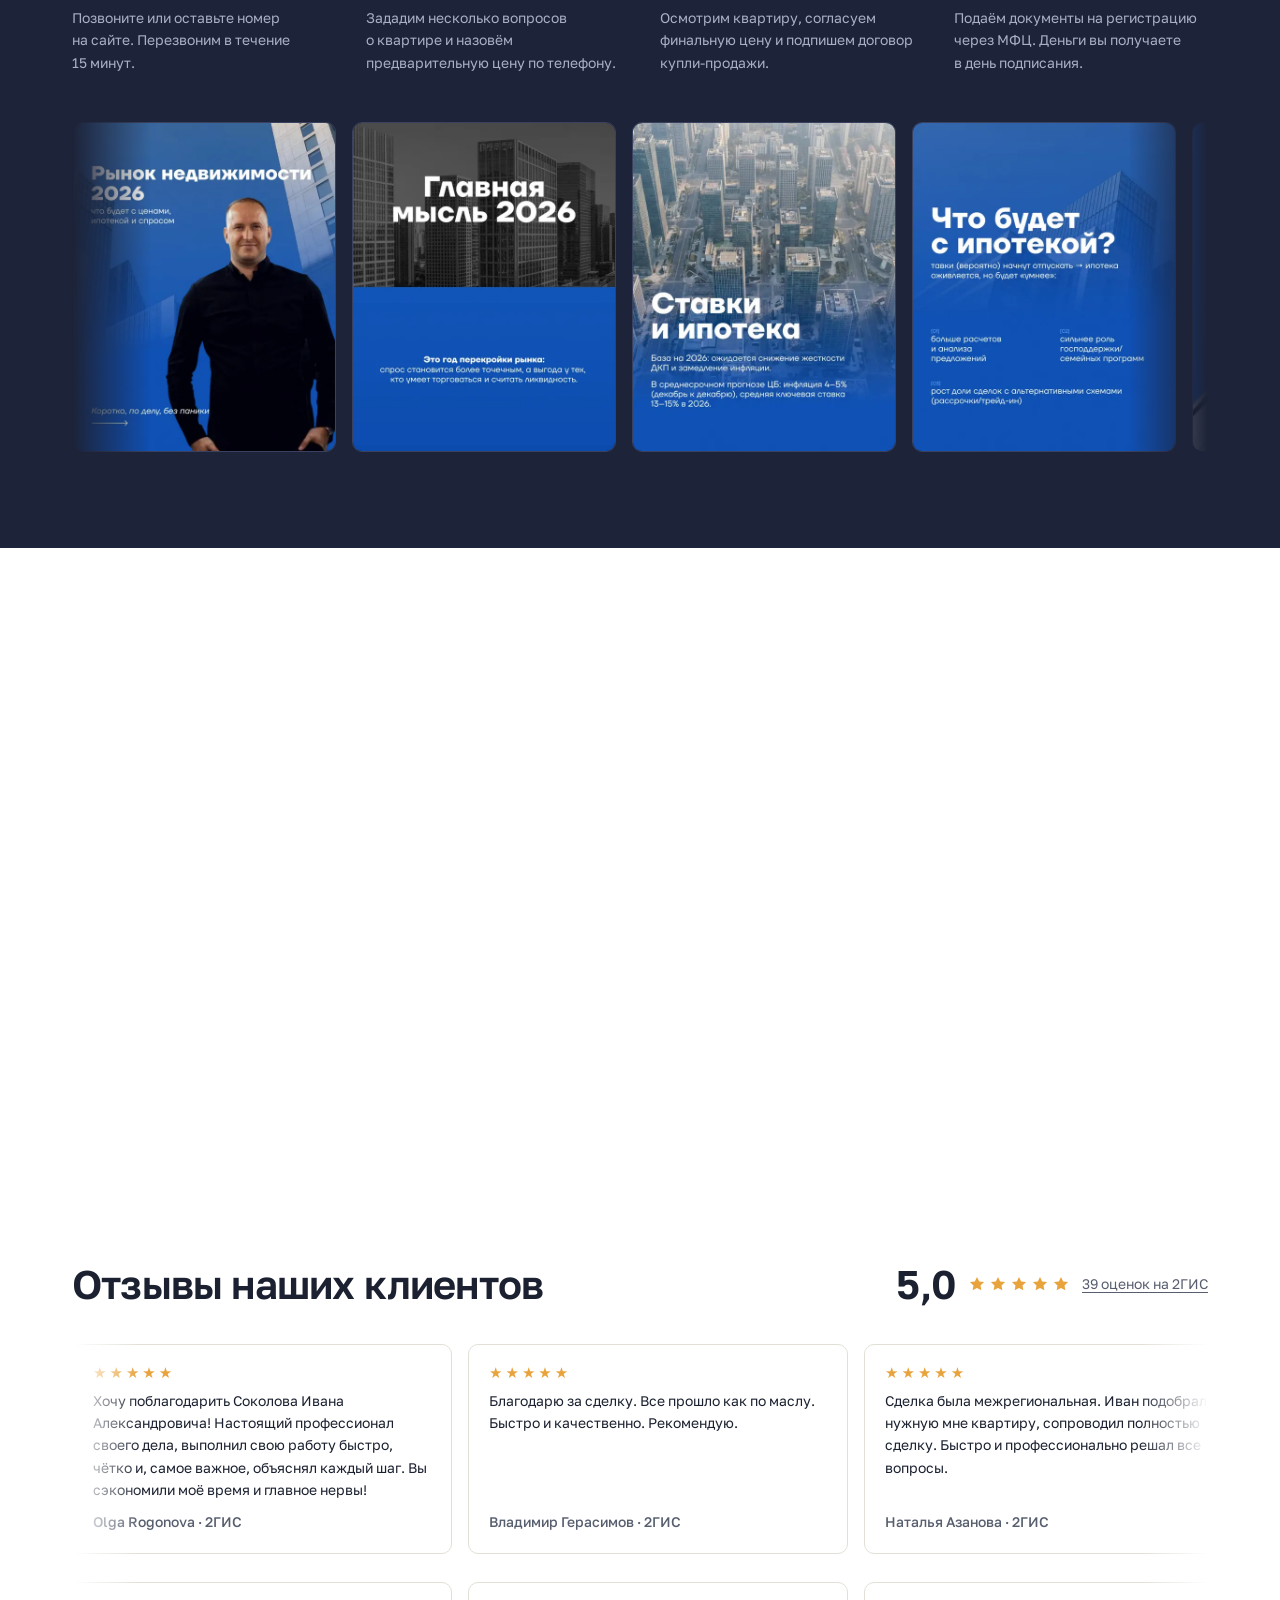
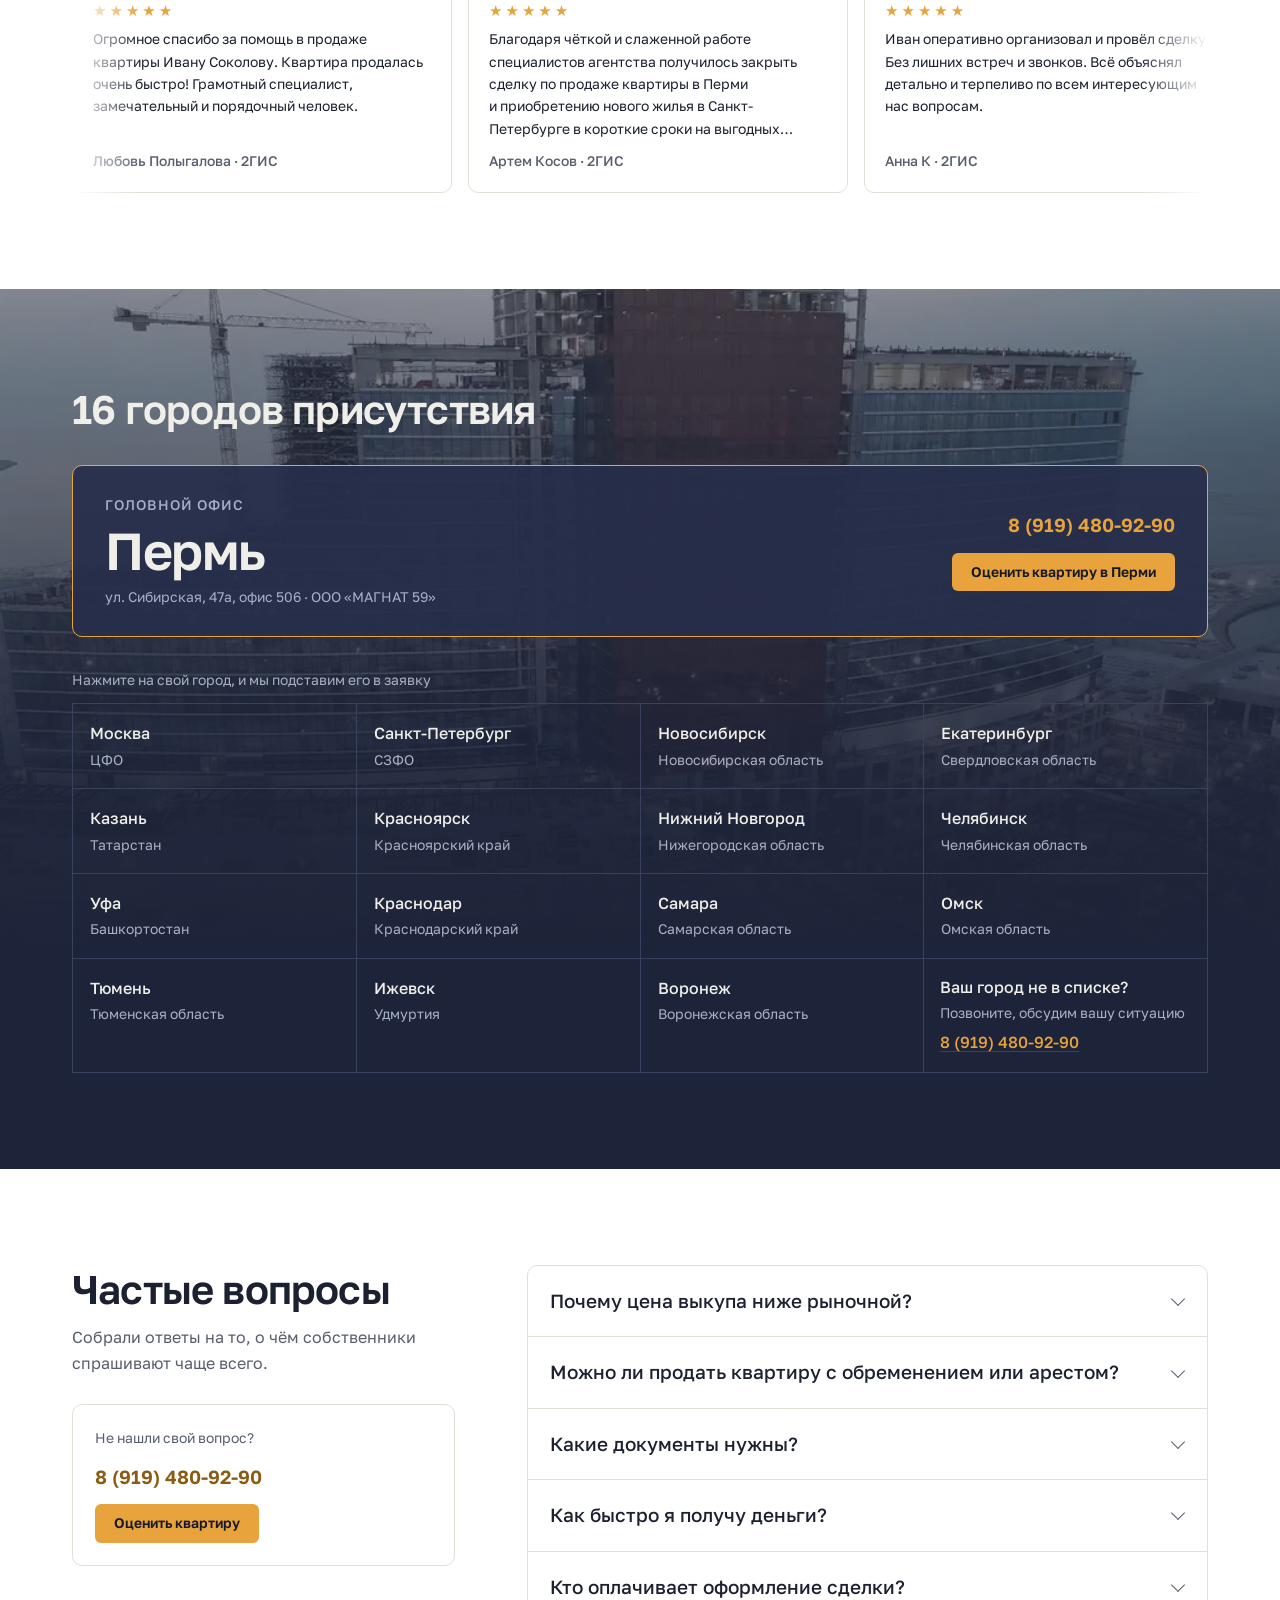
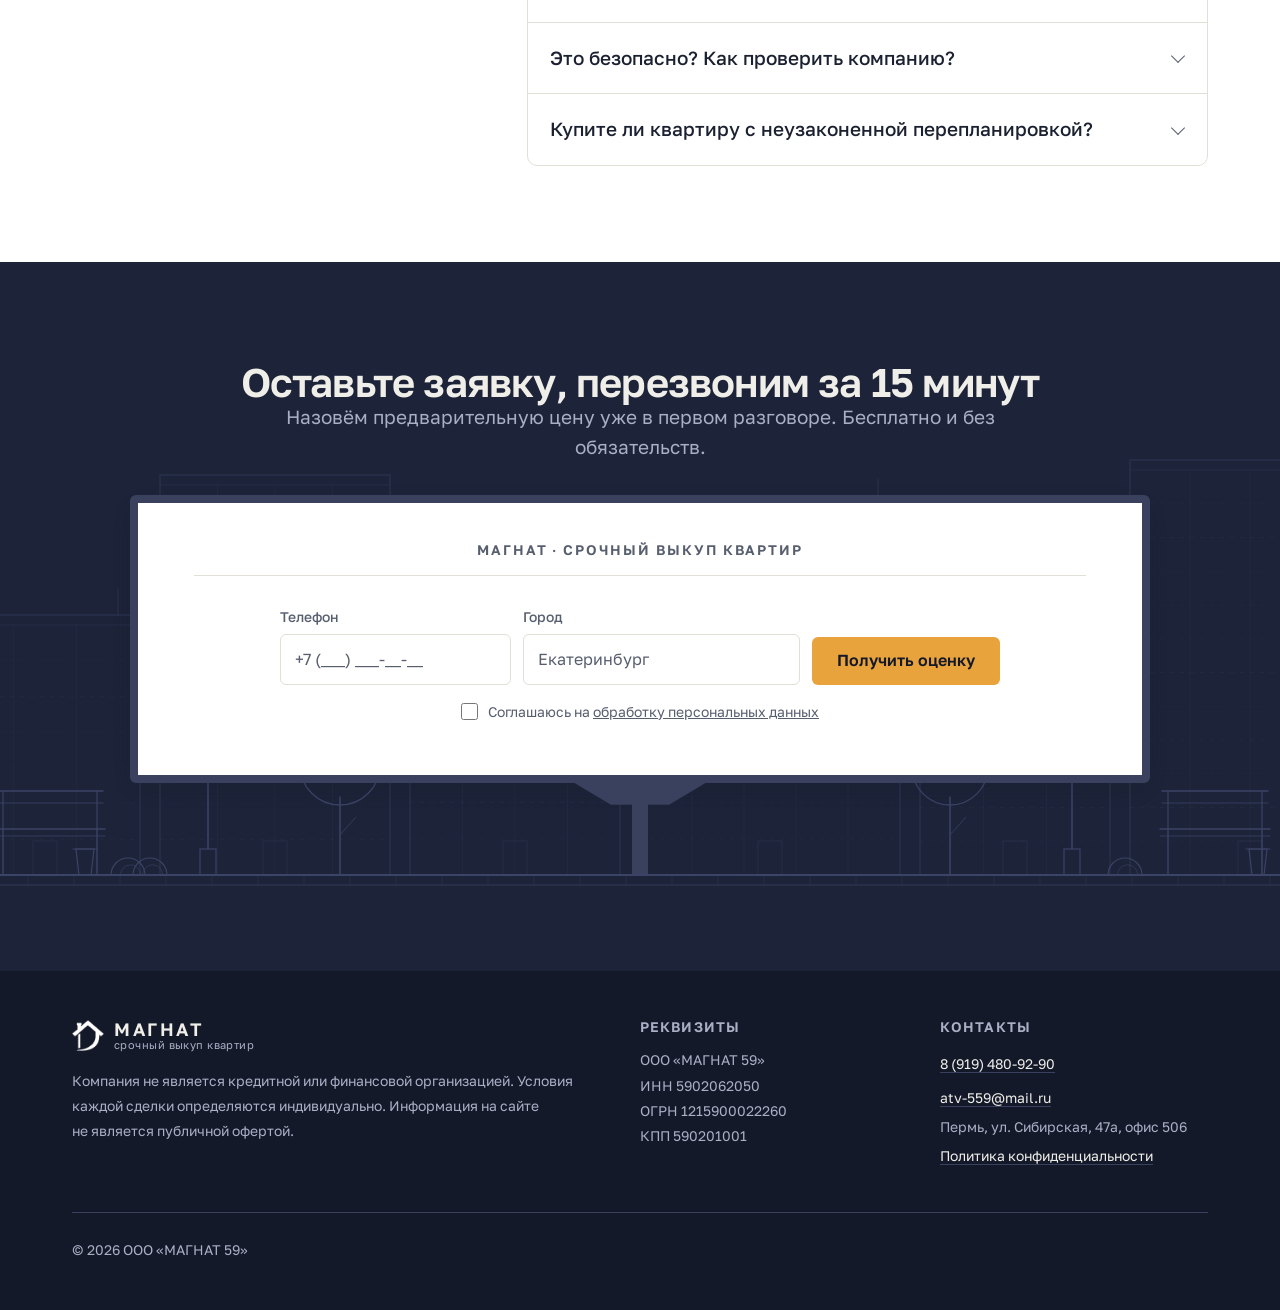
==== commit 133c879d: "Убран самоприсвоенный aggregateRating из разметки организации Рейтинг о самой компании, размещённый " ====
--- a/index.html
+++ b/index.html
@@ -6,7 +6,6 @@
   <title>Срочный выкуп квартир до&nbsp;80% от&nbsp;рыночной стоимости | МАГНАТ</title>
   <meta name="description" content="Выкупим вашу квартиру за 1–2 дня до 80% от рыночной цены. Оценка за 30 минут, оформление через МФЦ и Росреестр, все расходы за счёт компании. 16 городов.">
   <meta name="theme-color" content="#1D2338">
-  <!-- боевой домен магнат59.рф (punycode xn--59-6kcao6cj5b.xn--p1ai) хостится на VPS 87.251.85.172 -->
   <link rel="canonical" href="https://xn--59-6kcao6cj5b.xn--p1ai/">
   <meta property="og:type" content="website">
   <meta property="og:locale" content="ru_RU">
@@ -58,12 +57,6 @@
       "@type": "PostalAddress",
       "addressLocality": "Пермь",
       "streetAddress": "ул. Сибирская, 47а, офис 506"
-    },
-    "aggregateRating": {
-      "@type": "AggregateRating",
-      "ratingValue": "5.0",
-      "ratingCount": "39",
-      "bestRating": "5"
     },
     "areaServed": ["Пермь","Москва","Санкт-Петербург","Новосибирск","Екатеринбург","Казань","Красноярск","Нижний Новгород","Челябинск","Уфа","Краснодар","Самара","Омск","Тюмень","Ижевск","Воронеж"],
     "description": "Срочный выкуп квартир до 80% от рыночной стоимости. Деньги в день обращения, оформление через МФЦ и Росреестр."
@@ -114,15 +107,6 @@
   </script>
 </head>
 <body>
-<!--
-THESIS: страница читается как документ банка, а не лендинг лидогенерации: спокойный тон, проверяемые факты, открытые реквизиты; отказ от кричащего шаблона «СРОЧНО ДЕНЬГИ» с таймерами и стоковыми рукопожатиями.
-OWN-WORLD: глубокий графитово-синий #1D2338 из фирменного знака, бумажный #FAFAF8, один янтарный акцент #E8A33D только на кнопках и цифрах; Golos Text; сетки на волосяных линиях вместо теневых карточек; радиусы 6px; авторские штриховые иконки 1.5px.
-STORY: собственник в стрессе видит конкретное предложение, честное объяснение скидки, официальный механизм МФЦ/Росреестр и реальные сделки, затем оставляет телефон.
-FIRST VIEWPORT (mobile 375): шапка лого+телефон, H1, подзаголовок, форма из 2 полей с согласием, лента 3 фактов; главное действие — янтарная кнопка формы.
-FORM: направление закреплено брифом заказчика (банковский минимализм), тендер концепций не проводился.
-FINISH: unreviewed and undocumented is unfinished; this build ends with the finish review, the verdict, and DESIGN.md
--->
-
 <a class="skip-link" href="#lead-form">К форме заявки</a>
 
 <header class="header" id="top">
@@ -213,7 +197,6 @@
             <p class="field__error" data-error-for="lf-address" role="alert" hidden>Укажите город</p>
           </div>
 
-          <!-- ловушка для спам-ботов: люди поле не видят и не заполняют -->
           <input class="hp-field" type="text" name="website" tabindex="-1" autocomplete="off" aria-hidden="true">
 
           <label class="consent">
@@ -600,7 +583,6 @@
     <div class="container">
       <h2 class="section__title" data-reveal>16 городов присутствия</h2>
 
-      <!-- при клонировании сайта под другой город: поменяйте город в .hq и бейдж «Ваш город» переедет вместе с ним -->
       <div class="hq" data-reveal>
         <div class="hq__main">
           <span class="hq__tags">
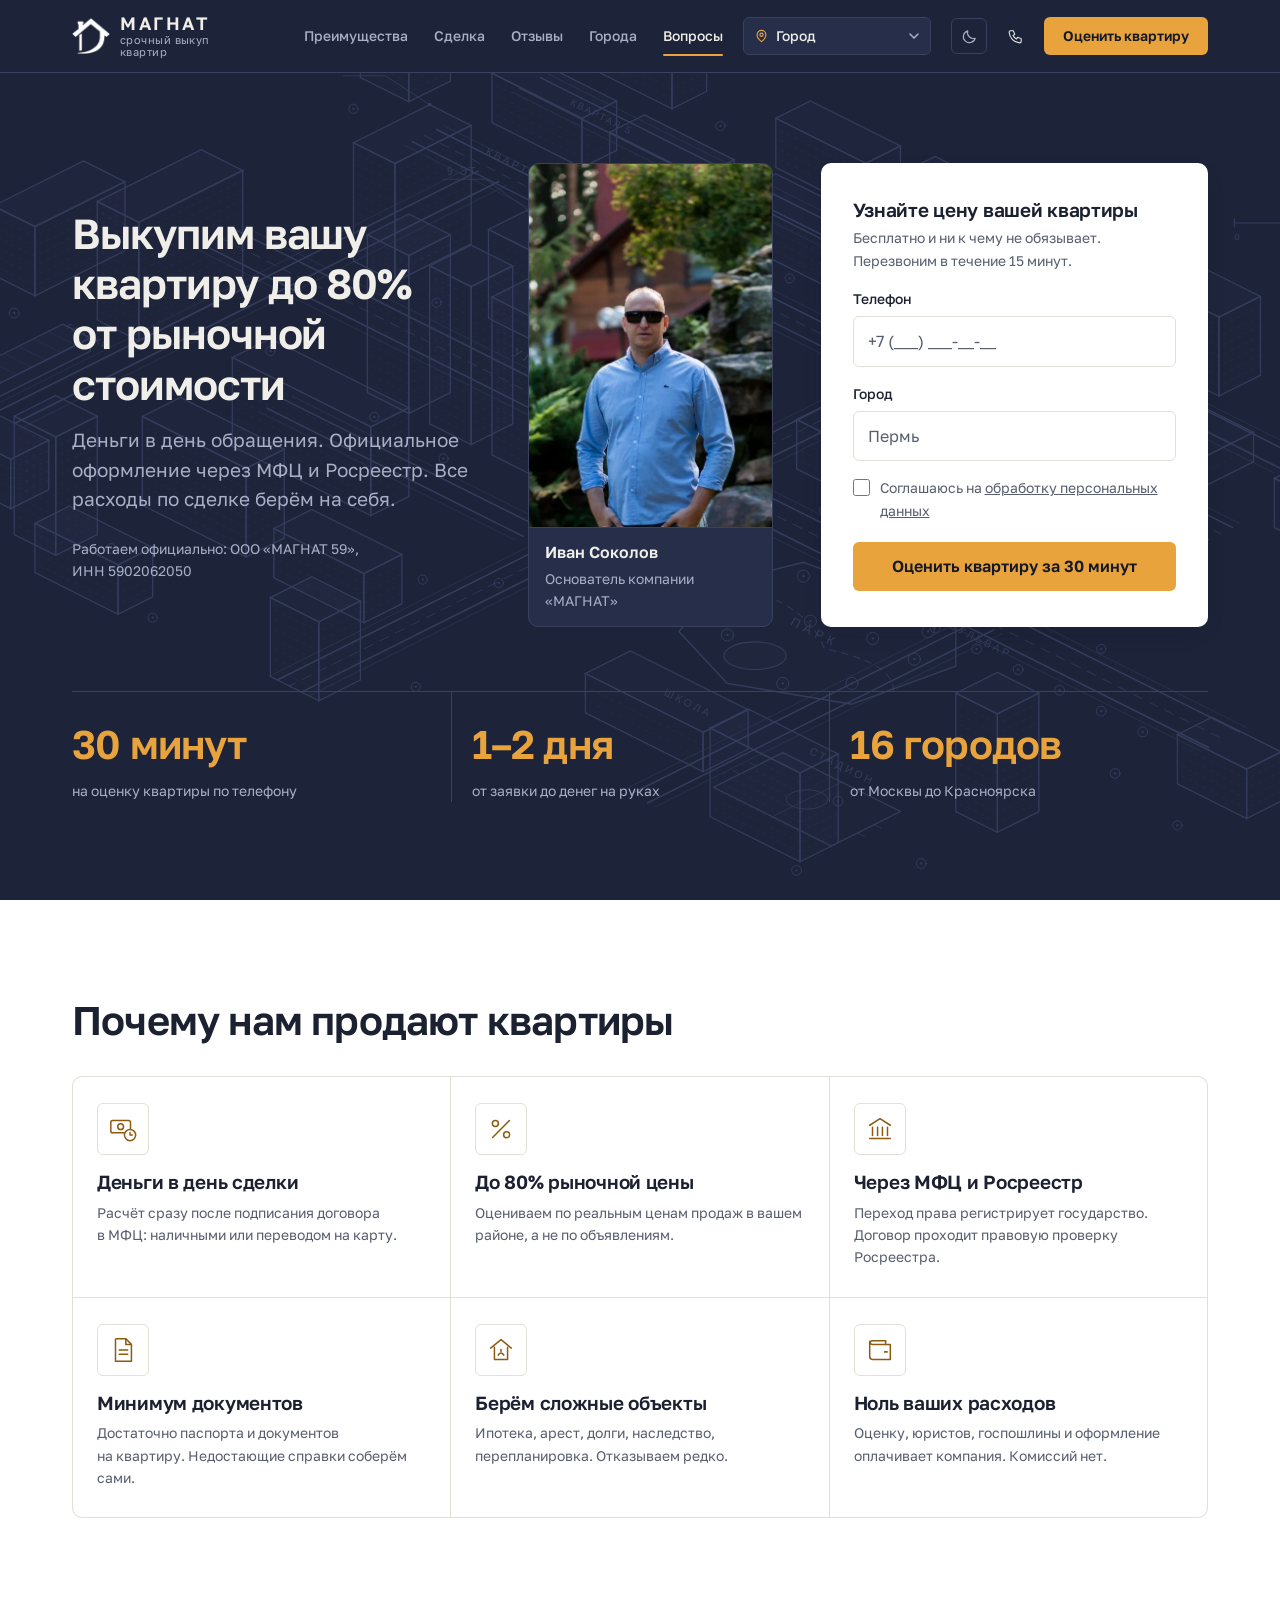
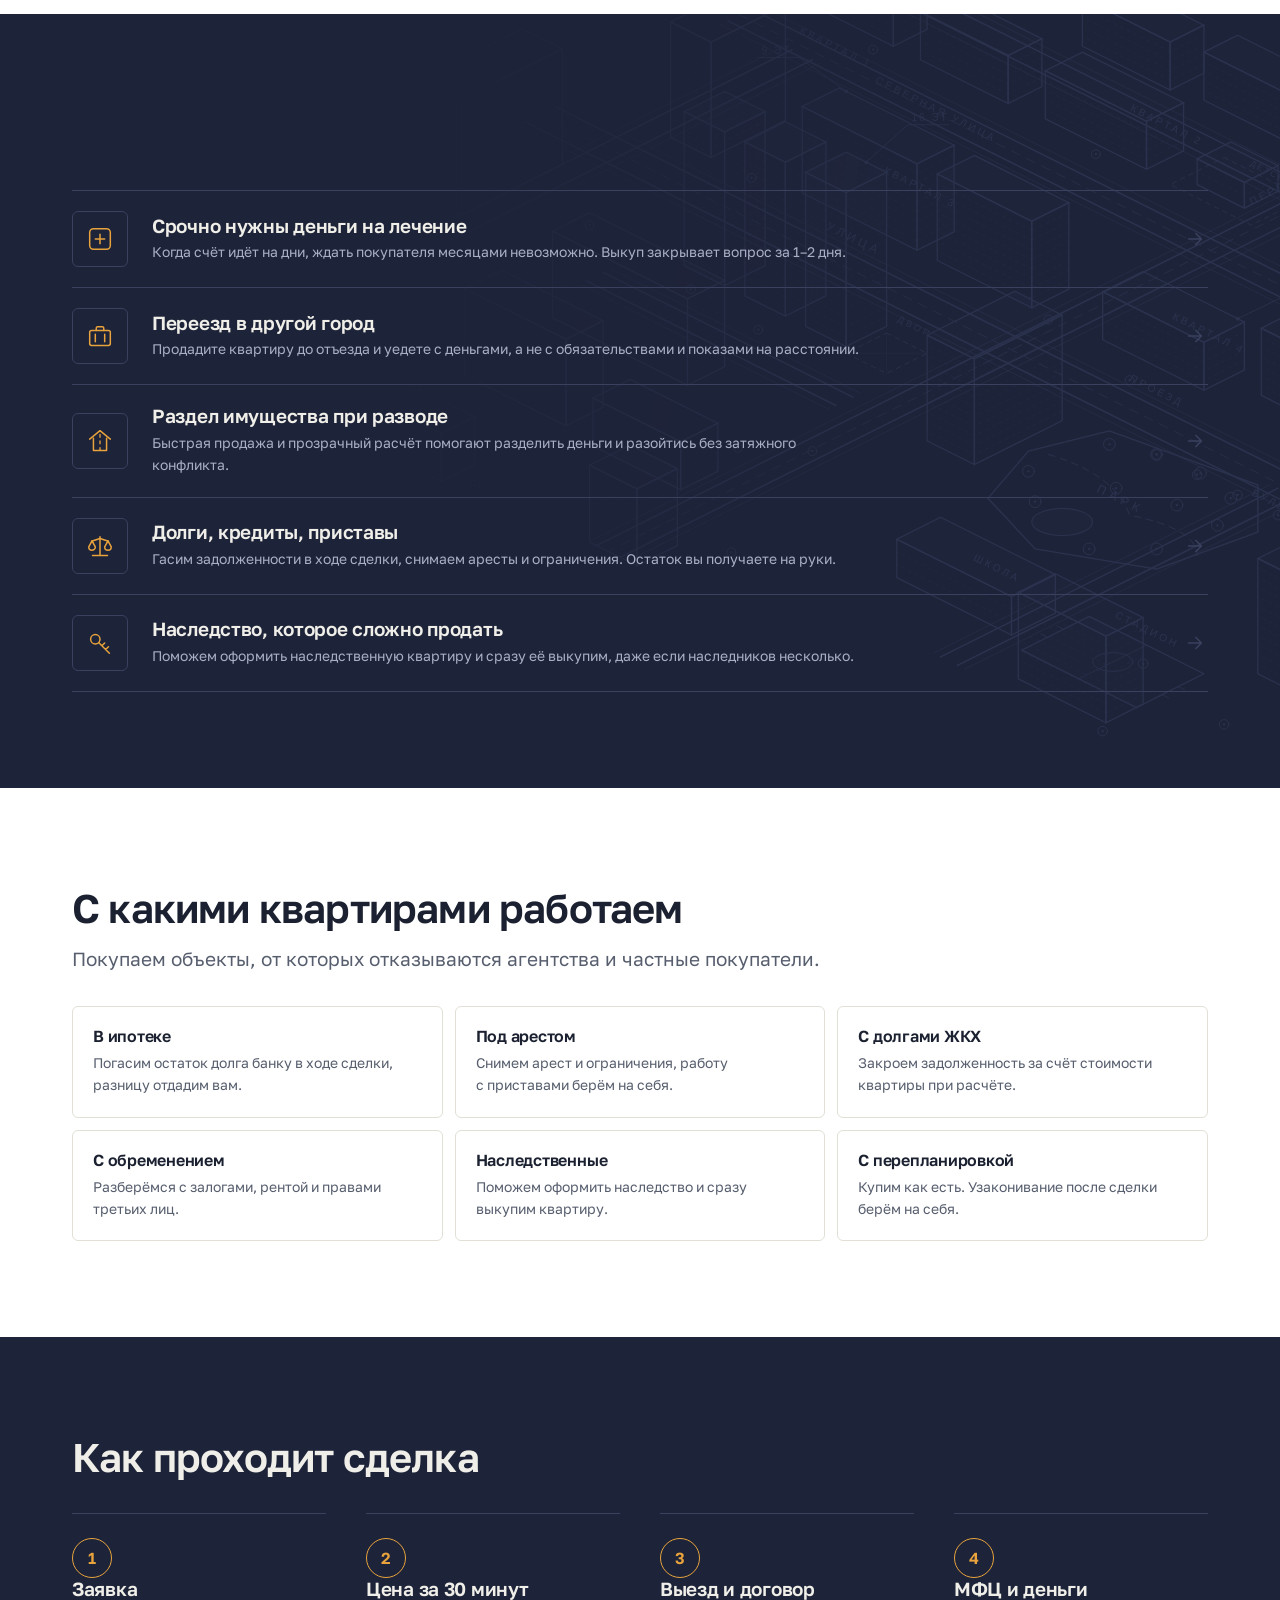
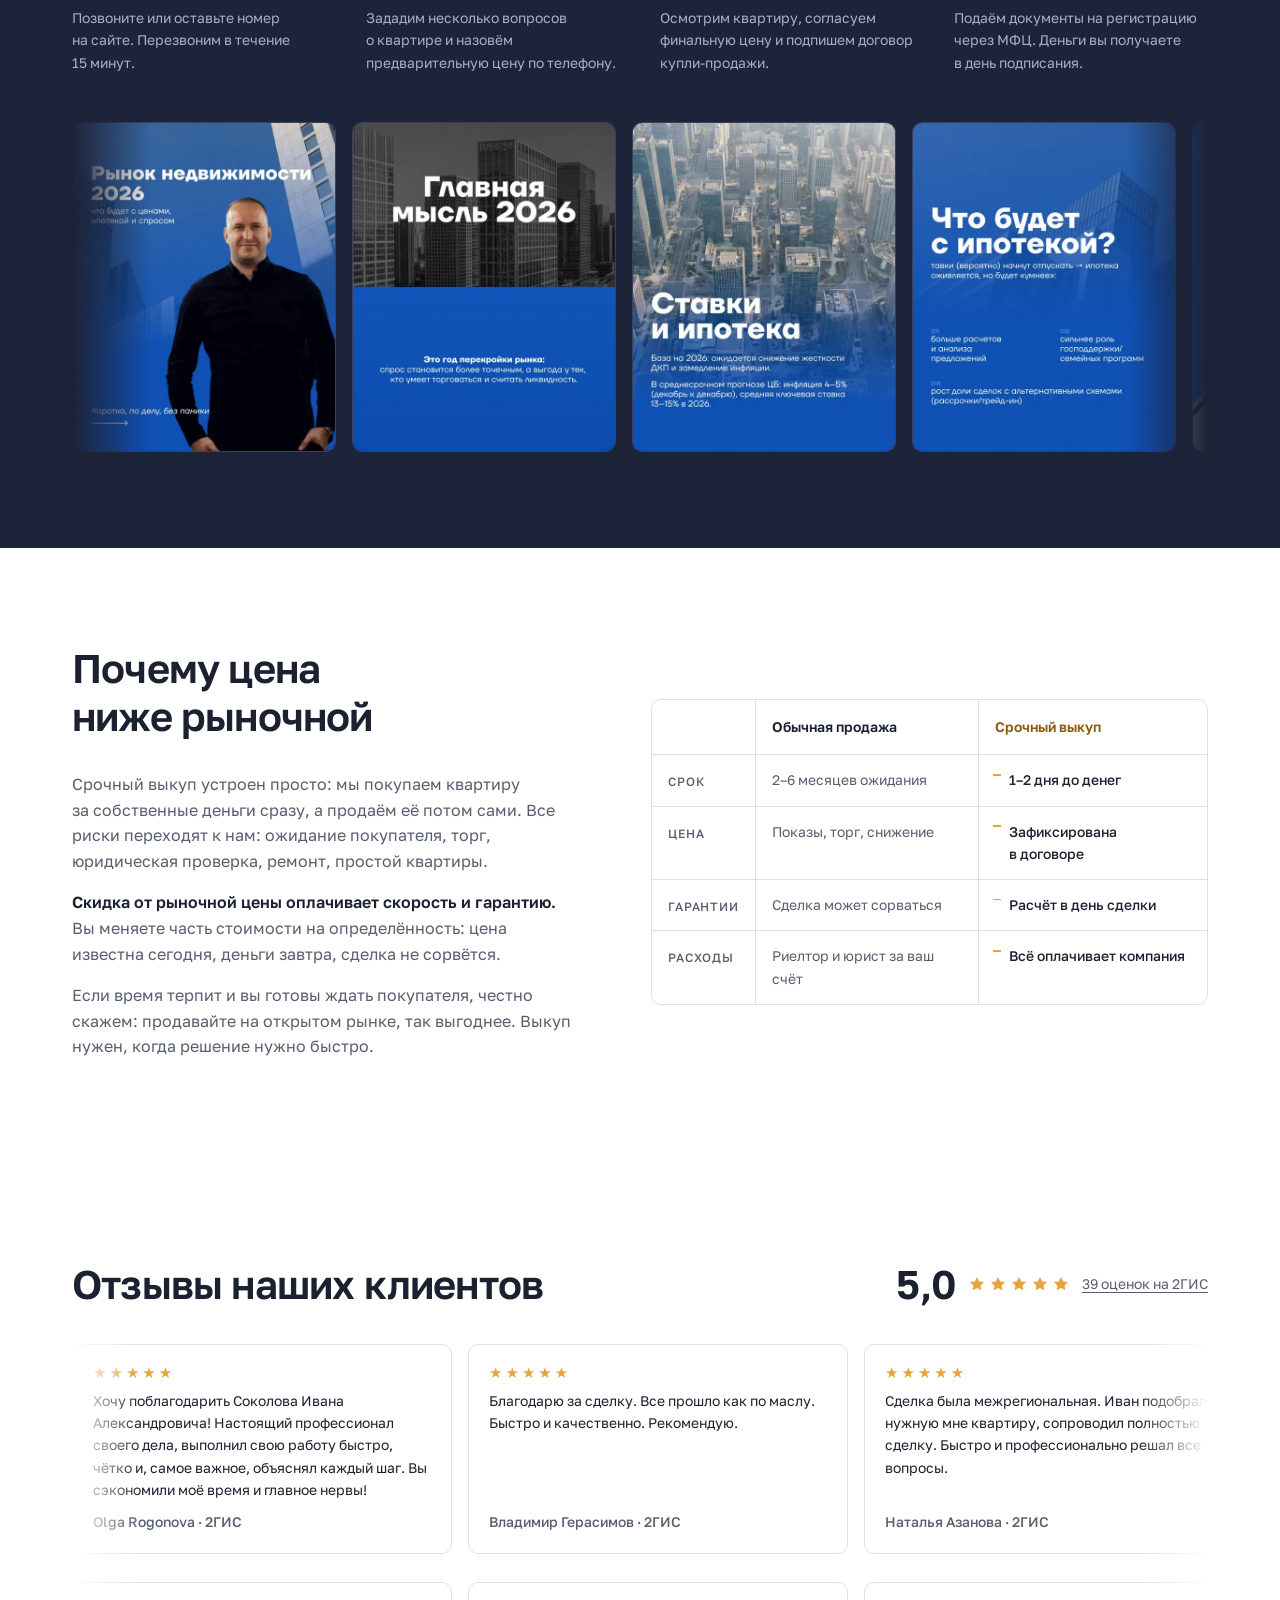
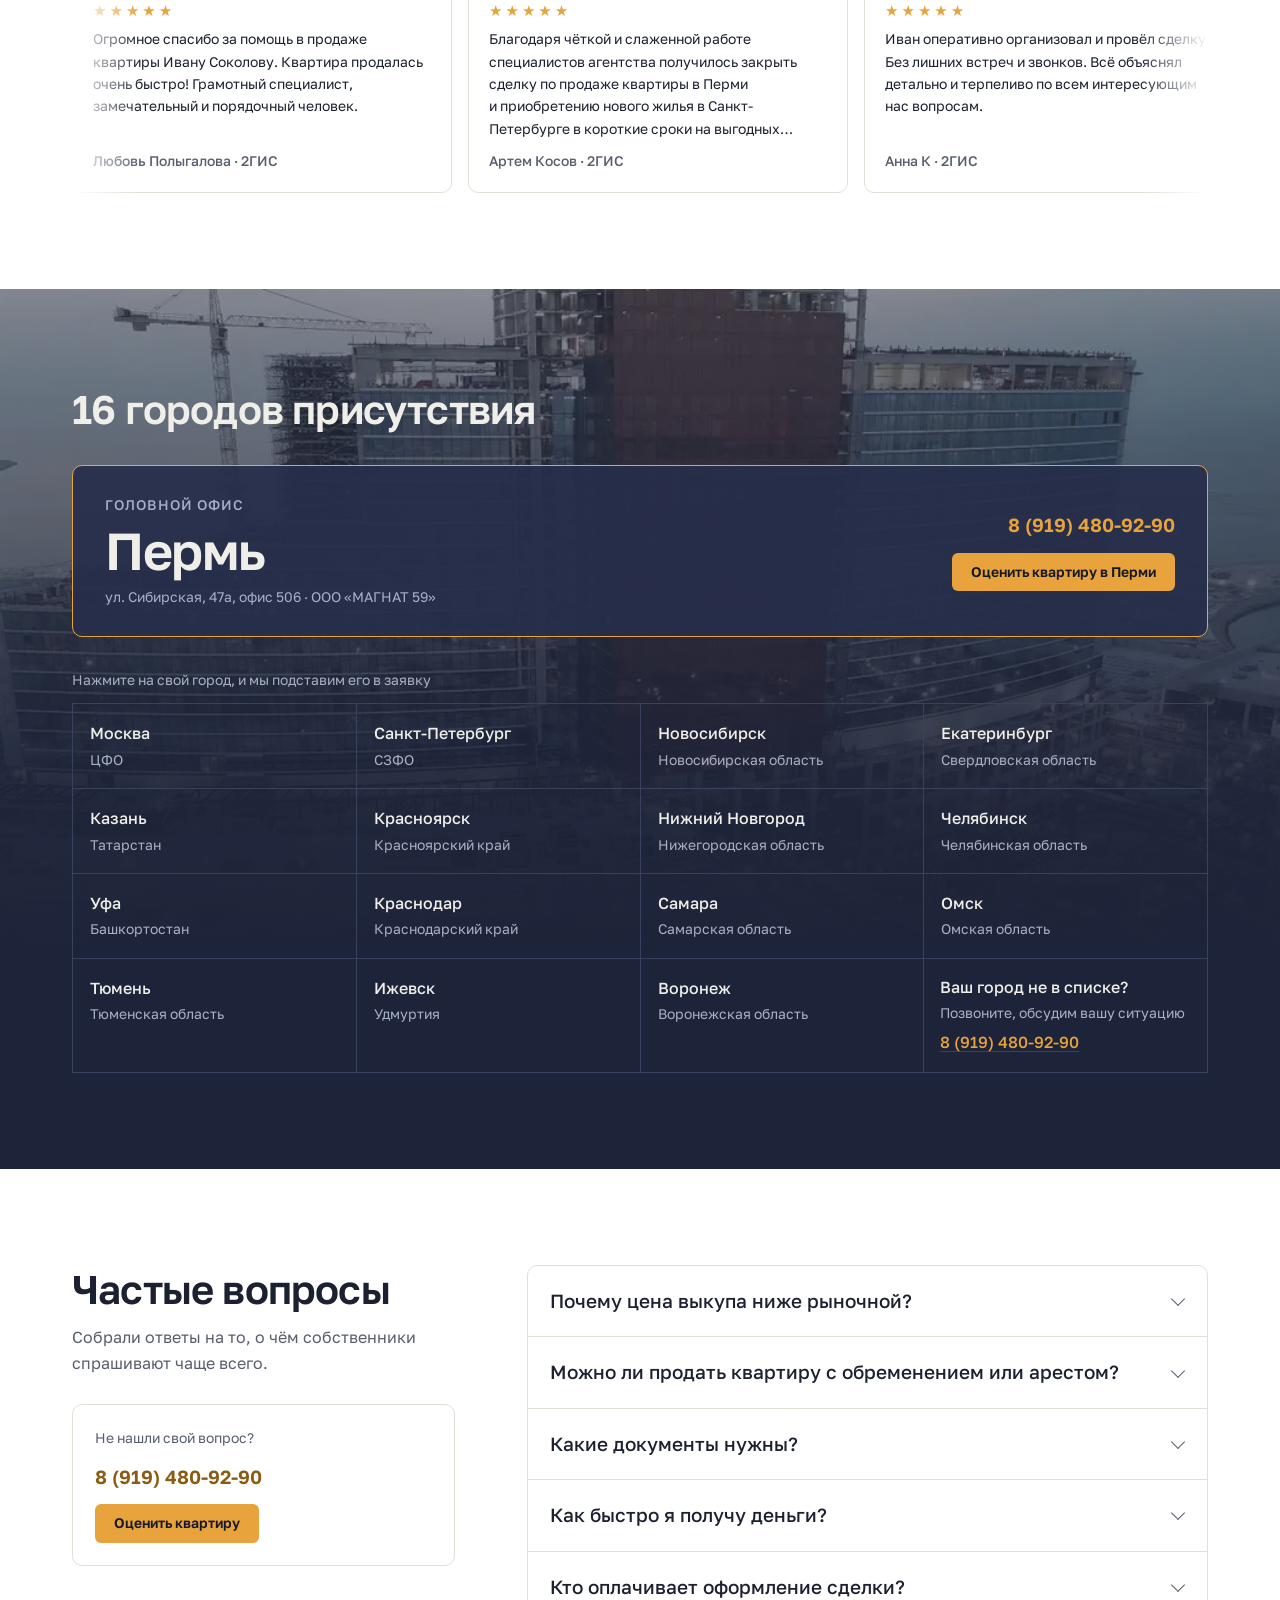
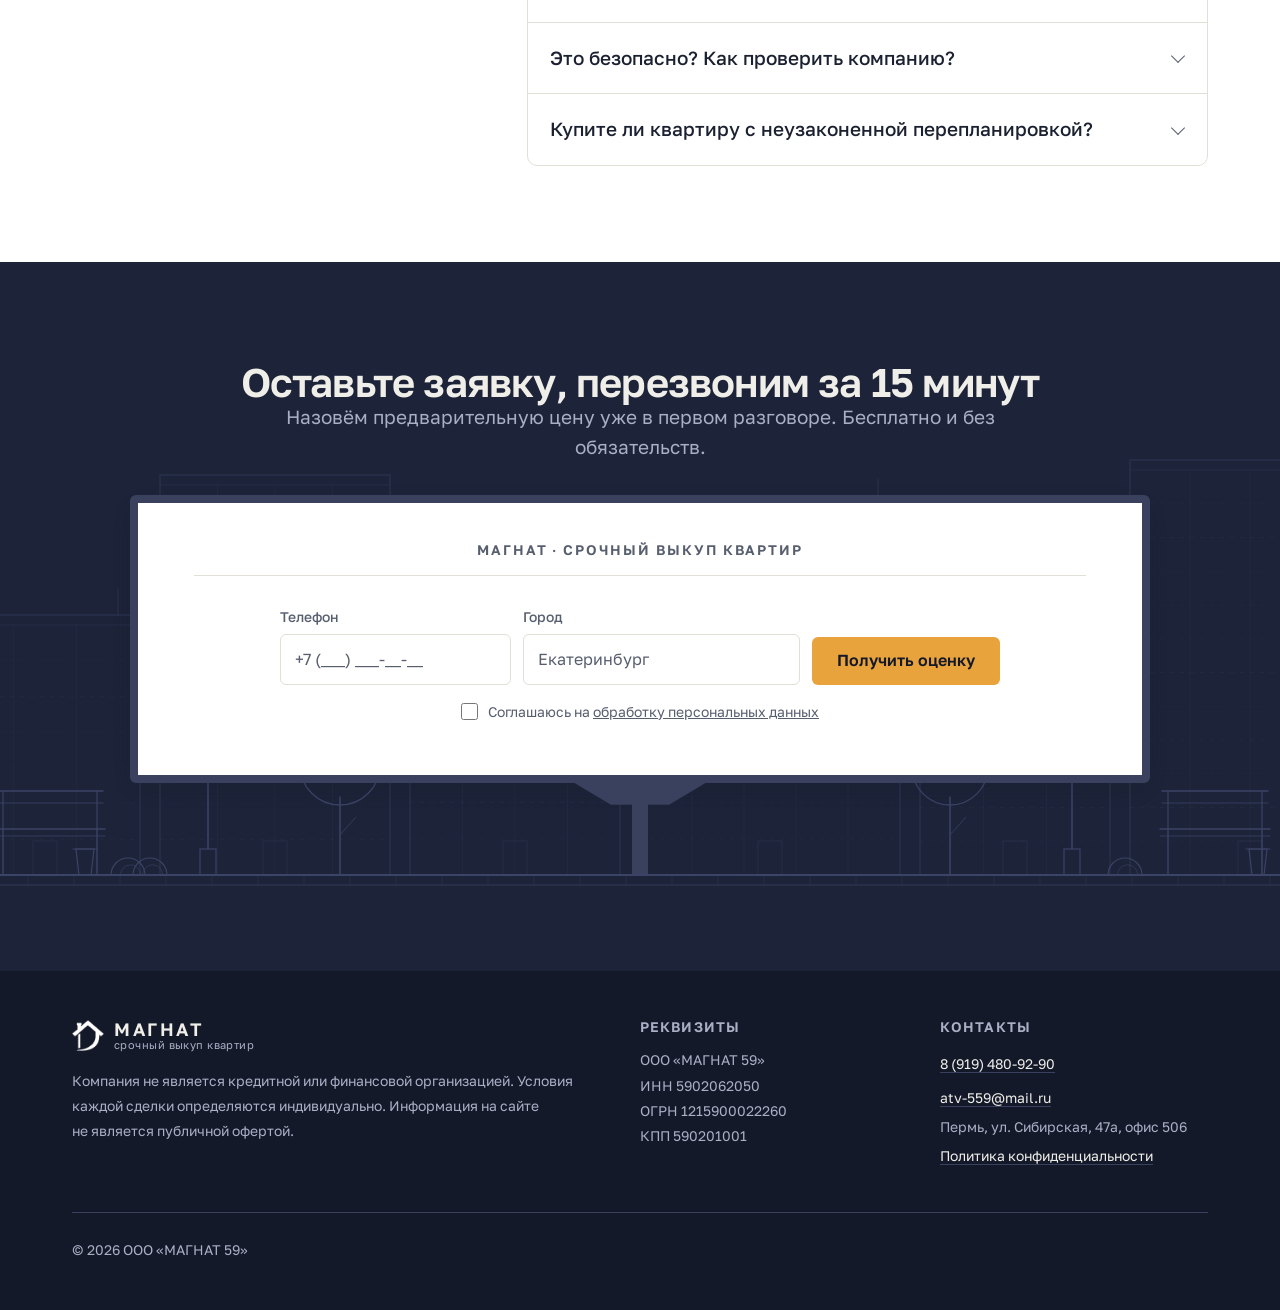
==== commit c7197436: "Карусель без JS: вместо пустых рамок статичная сетка карточек (v49) 16 картинок подставлял скрипт из" ====
--- a/index.html
+++ b/index.html
@@ -7,6 +7,7 @@
   <meta name="description" content="Выкупим вашу квартиру за 1–2 дня до 80% от рыночной цены. Оценка за 30 минут, оформление через МФЦ и Росреестр, все расходы за счёт компании. 16 городов.">
   <meta name="theme-color" content="#1D2338">
   <link rel="canonical" href="https://xn--59-6kcao6cj5b.xn--p1ai/">
+  <noscript><style>.marquee{display:none}</style></noscript>
   <meta property="og:type" content="website">
   <meta property="og:locale" content="ru_RU">
   <meta property="og:title" content="Срочный выкуп квартир до 80% от рыночной стоимости">
@@ -27,7 +28,7 @@
   <link rel="preload" href="fonts/golos-lat.woff2" as="font" type="font/woff2" crossorigin>
   <!-- фон hero — LCP-элемент на десктопе: сообщаем о нём браузеру заранее -->
   <link rel="preload" href="picsandvideo/district-plan.svg" as="image" media="(min-width: 1024px)">
-  <link rel="stylesheet" href="styles.css?v=48">
+  <link rel="stylesheet" href="styles.css?v=49">
 
   <!-- Тема применяется до отрисовки, чтобы не мигало при загрузке -->
   <script>
@@ -476,6 +477,19 @@
           </div>
         </div>
       </div>
+
+      <noscript>
+        <ul class="marquee-fallback">
+        <li><img src="picsandvideo/social-1.webp" width="560" height="700" loading="lazy" decoding="async" alt="Карточка из соцсетей МАГНАТ. Рынок недвижимости 2026: что будет с ценами, ипотекой и спросом"></li>
+        <li><img src="picsandvideo/social-2.webp" width="560" height="700" loading="lazy" decoding="async" alt="Карточка из соцсетей МАГНАТ. Главная мысль 2026: год перекройки рынка"></li>
+        <li><img src="picsandvideo/social-3.webp" width="560" height="700" loading="lazy" decoding="async" alt="Карточка из соцсетей МАГНАТ. Ставки и ипотека: база на 2026 год"></li>
+        <li><img src="picsandvideo/social-4.webp" width="560" height="700" loading="lazy" decoding="async" alt="Карточка из соцсетей МАГНАТ. Что будет с ипотекой: три тренда"></li>
+        <li><img src="picsandvideo/social-5.webp" width="560" height="700" loading="lazy" decoding="async" alt="Карточка из соцсетей МАГНАТ. Цены на квартиры: прогнозы на 2026 год"></li>
+        <li><img src="picsandvideo/social-6.webp" width="560" height="700" loading="lazy" decoding="async" alt="Карточка из соцсетей МАГНАТ. Новостройки: главный драйвер цен"></li>
+        <li><img src="picsandvideo/social-7.webp" width="560" height="700" loading="lazy" decoding="async" alt="Карточка из соцсетей МАГНАТ. Вторичка: прогноз по вторичному рынку"></li>
+        <li><img src="picsandvideo/social-8.webp" width="560" height="700" loading="lazy" decoding="async" alt="Карточка из соцсетей МАГНАТ. Окна возможностей на 2026 год"></li>
+        </ul>
+      </noscript>
     </div>
   </section>
 
@@ -769,6 +783,6 @@
   <a class="btn btn--accent" href="#lead-form">Оценить квартиру</a>
 </nav>
 
-<script src="script.js?v=48" defer></script>
+<script src="script.js?v=49" defer></script>
 </body>
 </html>
--- a/styles.css
+++ b/styles.css
@@ -1445,6 +1445,27 @@
   border: 1px solid var(--navy-line);
   background: var(--navy-800);
   cursor: zoom-in;
+}
+
+/* Карусель без скриптов: те же карточки, но статичной сеткой.
+   Разметка лежит в <noscript>, поэтому при работающем JS не грузится. */
+.marquee-fallback {
+  display: grid;
+  grid-template-columns: repeat(auto-fill, minmax(180px, 1fr));
+  gap: 16px;
+  margin-top: 48px;
+  padding: 0;
+  list-style: none;
+}
+
+.marquee-fallback img {
+  width: 100%;
+  height: auto;
+  aspect-ratio: 4 / 5;
+  object-fit: cover;
+  border-radius: var(--radius-lg);
+  border: 1px solid var(--navy-line);
+  background: var(--navy-800);
 }
 
 .marquee__img:focus-visible {
